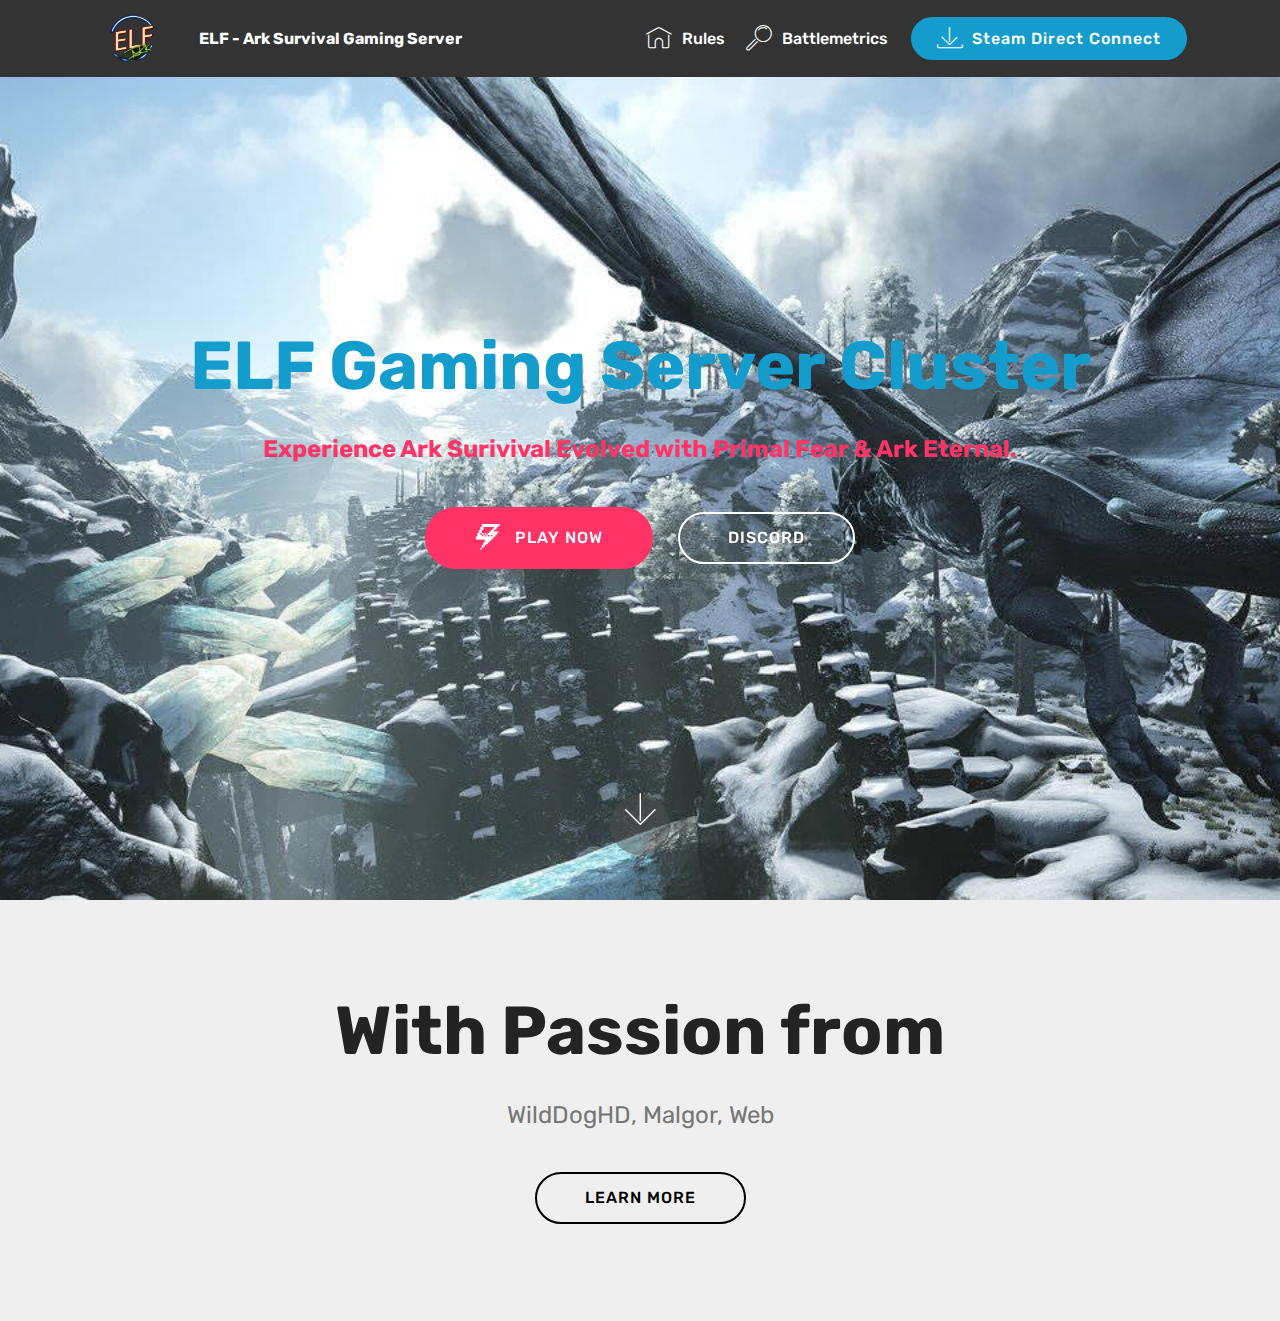
==== index.html @ d2074cd2 "create github pages" ====
<!DOCTYPE html>
<html  >
<head>
  <!-- Site made with Mobirise Website Builder v4.12.3, https://mobirise.com -->
  <meta charset="UTF-8">
  <meta http-equiv="X-UA-Compatible" content="IE=edge">
  <meta name="generator" content="Mobirise v4.12.3, mobirise.com">
  <meta name="viewport" content="width=device-width, initial-scale=1, minimum-scale=1">
  <link rel="shortcut icon" href="assets/images/elf-logo-removebg-212x121.png" type="image/x-icon">
  <meta name="description" content="">
  
  
  <title>Home</title>
  <link rel="stylesheet" href="assets/web/assets/mobirise-icons/mobirise-icons.css">
  <link rel="stylesheet" href="assets/bootstrap/css/bootstrap.min.css">
  <link rel="stylesheet" href="assets/bootstrap/css/bootstrap-grid.min.css">
  <link rel="stylesheet" href="assets/bootstrap/css/bootstrap-reboot.min.css">
  <link rel="stylesheet" href="assets/socicon/css/styles.css">
  <link rel="stylesheet" href="assets/tether/tether.min.css">
  <link rel="stylesheet" href="assets/dropdown/css/style.css">
  <link rel="stylesheet" href="assets/theme/css/style.css">
  <link rel="preload" as="style" href="assets/mobirise/css/mbr-additional.css"><link rel="stylesheet" href="assets/mobirise/css/mbr-additional.css" type="text/css">
  
  
  
</head>
<body>
  <section class="menu cid-qTkzRZLJNu" once="menu" id="menu1-0">

    

    <nav class="navbar navbar-expand beta-menu navbar-dropdown align-items-center navbar-fixed-top navbar-toggleable-sm">
        <button class="navbar-toggler navbar-toggler-right" type="button" data-toggle="collapse" data-target="#navbarSupportedContent" aria-controls="navbarSupportedContent" aria-expanded="false" aria-label="Toggle navigation">
            <div class="hamburger">
                <span></span>
                <span></span>
                <span></span>
                <span></span>
            </div>
        </button>
        <div class="menu-logo">
            <div class="navbar-brand">
                <span class="navbar-logo">
                    
                         <img src="assets/images/elf-logo-removebg-212x121.png" alt="Mobirise" title="" style="height: 3.8rem;">
                    
                </span>
                <span class="navbar-caption-wrap"><a class="navbar-caption text-white display-4" href="#top">
                        ELF - Ark Survival Gaming Server</a></span>
            </div>
        </div>
        <div class="collapse navbar-collapse" id="navbarSupportedContent">
            <ul class="navbar-nav nav-dropdown" data-app-modern-menu="true"><li class="nav-item">
                    <a class="nav-link link text-white display-4" href="http://rules.com">
                        <span class="mbri-home mbr-iconfont mbr-iconfont-btn"></span>Rules</a>
                </li>
                <li class="nav-item">
                    <a class="nav-link link text-white display-4" href="https://www.battlemetrics.com/servers/ark/6875098" target="_blank">
                        <span class="mbri-search mbr-iconfont mbr-iconfont-btn"></span>
                        Battlemetrics</a>
                </li></ul>
            <div class="navbar-buttons mbr-section-btn"><a class="btn btn-sm btn-primary display-4" href="steam://connect/64.94.95.52:27050" target="_blank">
                    <span class="mbri-save mbr-iconfont mbr-iconfont-btn "></span>
                    Steam Direct Connect</a></div>
        </div>
    </nav>
</section>

<section class="engine"><a href="https://mobirise.info/w">free html5 templates</a></section><section class="cid-qTkA127IK8 mbr-fullscreen mbr-parallax-background" id="header2-1">

    

    

    <div class="container align-center">
        <div class="row justify-content-md-center">
            <div class="mbr-white col-md-10">
                <h1 class="mbr-section-title mbr-bold pb-3 mbr-fonts-style display-1">
                    ELF Gaming Server Cluster</h1>
                
                <p class="mbr-text pb-3 mbr-fonts-style display-5"><strong>
                    Experience Ark Surivival Evolved with Primal Fear &amp; Ark Eternal.
                </strong></p>
                <div class="mbr-section-btn"><a class="btn btn-md btn-secondary display-4" href="https://mobirise.com"><span class="socicon socicon-gamejolt mbr-iconfont mbr-iconfont-btn"></span>PLAY NOW</a>
                    <a class="btn btn-md btn-white-outline display-4" href="https://discord.gg/KN4QgCc">DISCORD</a></div>
            </div>
        </div>
    </div>
    <div class="mbr-arrow hidden-sm-down" aria-hidden="true">
        <a href="#next">
            <i class="mbri-down mbr-iconfont"></i>
        </a>
    </div>
</section>

<section class="header1 cid-rYJNQQlQFq" id="header16-6">

    

    

    <div class="container">
        <div class="row justify-content-md-center">
            <div class="col-md-10 align-center">
                <h1 class="mbr-section-title mbr-bold pb-3 mbr-fonts-style display-1">
                    With Passion from</h1>
                
                <p class="mbr-text pb-3 mbr-fonts-style display-5">
                    WildDogHD, Malgor, Web</p>
                <div class="mbr-section-btn"><a class="btn btn-md btn-black-outline display-4" href="https://discord.gg/KN4QgCc" target="_blank">LEARN MORE</a></div>
            </div>
        </div>
    </div>

</section>


  <script src="assets/web/assets/jquery/jquery.min.js"></script>
  <script src="assets/popper/popper.min.js"></script>
  <script src="assets/bootstrap/js/bootstrap.min.js"></script>
  <script src="assets/tether/tether.min.js"></script>
  <script src="assets/dropdown/js/nav-dropdown.js"></script>
  <script src="assets/dropdown/js/navbar-dropdown.js"></script>
  <script src="assets/touchswipe/jquery.touch-swipe.min.js"></script>
  <script src="assets/parallax/jarallax.min.js"></script>
  <script src="assets/smoothscroll/smooth-scroll.js"></script>
  <script src="assets/theme/js/script.js"></script>
  
  
</body>
</html>
---- assets/web/assets/mobirise-icons/mobirise-icons.css ----
@font-face {
  font-family: 'MobiriseIcons';
  src:  url('mobirise-icons.eot?spat4u');
  src:  url('mobirise-icons.eot?spat4u#iefix') format('embedded-opentype'),
    url('mobirise-icons.ttf?spat4u') format('truetype'),
    url('mobirise-icons.woff?spat4u') format('woff'),
    url('mobirise-icons.svg?spat4u#MobiriseIcons') format('svg');
  font-weight: normal;
  font-style: normal;
  font-display: swap;
}

[class^="mbri-"], [class*=" mbri-"] {
  /* use !important to prevent issues with browser extensions that change fonts */
  font-family: MobiriseIcons !important;
  speak: none;
  font-style: normal;
  font-weight: normal;
  font-variant: normal;
  text-transform: none;
  line-height: 1;

  /* Better Font Rendering =========== */
  -webkit-font-smoothing: antialiased;
  -moz-osx-font-smoothing: grayscale;
}

.mbri-add-submenu:before {
  content: "\e900";
}
.mbri-alert:before {
  content: "\e901";
}
.mbri-align-center:before {
  content: "\e902";
}
.mbri-align-justify:before {
  content: "\e903";
}
.mbri-align-left:before {
  content: "\e904";
}
.mbri-align-right:before {
  content: "\e905";
}
.mbri-android:before {
  content: "\e906";
}
.mbri-apple:before {
  content: "\e907";
}
.mbri-arrow-down:before {
  content: "\e908";
}
.mbri-arrow-next:before {
  content: "\e909";
}
.mbri-arrow-prev:before {
  content: "\e90a";
}
.mbri-arrow-up:before {
  content: "\e90b";
}
.mbri-bold:before {
  content: "\e90c";
}
.mbri-bookmark:before {
  content: "\e90d";
}
.mbri-bootstrap:before {
  content: "\e90e";
}
.mbri-briefcase:before {
  content: "\e90f";
}
.mbri-browse:before {
  content: "\e910";
}
.mbri-bulleted-list:before {
  content: "\e911";
}
.mbri-calendar:before {
  content: "\e912";
}
.mbri-camera:before {
  content: "\e913";
}
.mbri-cart-add:before {
  content: "\e914";
}
.mbri-cart-full:before {
  content: "\e915";
}
.mbri-cash:before {
  content: "\e916";
}
.mbri-change-style:before {
  content: "\e917";
}
.mbri-chat:before {
  content: "\e918";
}
.mbri-clock:before {
  content: "\e919";
}
.mbri-close:before {
  content: "\e91a";
}
.mbri-cloud:before {
  content: "\e91b";
}
.mbri-code:before {
  content: "\e91c";
}
.mbri-contact-form:before {
  content: "\e91d";
}
.mbri-credit-card:before {
  content: "\e91e";
}
.mbri-cursor-click:before {
  content: "\e91f";
}
.mbri-cust-feedback:before {
  content: "\e920";
}
.mbri-database:before {
  content: "\e921";
}
.mbri-delivery:before {
  content: "\e922";
}
.mbri-desktop:before {
  content: "\e923";
}
.mbri-devices:before {
  content: "\e924";
}
.mbri-down:before {
  content: "\e925";
}
.mbri-download:before {
  content: "\e989";
}
.mbri-drag-n-drop:before {
  content: "\e927";
}
.mbri-drag-n-drop2:before {
  content: "\e928";
}
.mbri-edit:before {
  content: "\e929";
}
.mbri-edit2:before {
  content: "\e92a";
}
.mbri-error:before {
  content: "\e92b";
}
.mbri-extension:before {
  content: "\e92c";
}
.mbri-features:before {
  content: "\e92d";
}
.mbri-file:before {
  content: "\e92e";
}
.mbri-flag:before {
  content: "\e92f";
}
.mbri-folder:before {
  content: "\e930";
}
.mbri-gift:before {
  content: "\e931";
}
.mbri-github:before {
  content: "\e932";
}
.mbri-globe:before {
  content: "\e933";
}
.mbri-globe-2:before {
  content: "\e934";
}
.mbri-growing-chart:before {
  content: "\e935";
}
.mbri-hearth:before {
  content: "\e936";
}
.mbri-help:before {
  content: "\e937";
}
.mbri-home:before {
  content: "\e938";
}
.mbri-hot-cup:before {
  content: "\e939";
}
.mbri-idea:before {
  content: "\e93a";
}
.mbri-image-gallery:before {
  content: "\e93b";
}
.mbri-image-slider:before {
  content: "\e93c";
}
.mbri-info:before {
  content: "\e93d";
}
.mbri-italic:before {
  content: "\e93e";
}
.mbri-key:before {
  content: "\e93f";
}
.mbri-laptop:before {
  content: "\e940";
}
.mbri-layers:before {
  content: "\e941";
}
.mbri-left-right:before {
  content: "\e942";
}
.mbri-left:before {
  content: "\e943";
}
.mbri-letter:before {
  content: "\e944";
}
.mbri-like:before {
  content: "\e945";
}
.mbri-link:before {
  content: "\e946";
}
.mbri-lock:before {
  content: "\e947";
}
.mbri-login:before {
  content: "\e948";
}
.mbri-logout:before {
  content: "\e949";
}
.mbri-magic-stick:before {
  content: "\e94a";
}
.mbri-map-pin:before {
  content: "\e94b";
}
.mbri-menu:before {
  content: "\e94c";
}
.mbri-mobile:before {
  content: "\e94d";
}
.mbri-mobile2:before {
  content: "\e94e";
}
.mbri-mobirise:before {
  content: "\e94f";
}
.mbri-more-horizontal:before {
  content: "\e950";
}
.mbri-more-vertical:before {
  content: "\e951";
}
.mbri-music:before {
  content: "\e952";
}
.mbri-new-file:before {
  content: "\e953";
}
.mbri-numbered-list:before {
  content: "\e954";
}
.mbri-opened-folder:before {
  content: "\e955";
}
.mbri-pages:before {
  content: "\e956";
}
.mbri-paper-plane:before {
  content: "\e957";
}
.mbri-paperclip:before {
  content: "\e958";
}
.mbri-photo:before {
  content: "\e959";
}
.mbri-photos:before {
  content: "\e95a";
}
.mbri-pin:before {
  content: "\e95b";
}
.mbri-play:before {
  content: "\e95c";
}
.mbri-plus:before {
  content: "\e95d";
}
.mbri-preview:before {
  content: "\e95e";
}
.mbri-print:before {
  content: "\e95f";
}
.mbri-protect:before {
  content: "\e960";
}
.mbri-question:before {
  content: "\e961";
}
.mbri-quote-left:before {
  content: "\e962";
}
.mbri-quote-right:before {
  content: "\e963";
}
.mbri-refresh:before {
  content: "\e964";
}
.mbri-responsive:before {
  content: "\e965";
}
.mbri-right:before {
  content: "\e966";
}
.mbri-rocket:before {
  content: "\e967";
}
.mbri-sad-face:before {
  content: "\e968";
}
.mbri-sale:before {
  content: "\e969";
}
.mbri-save:before {
  content: "\e96a";
}
.mbri-search:before {
  content: "\e96b";
}
.mbri-setting:before {
  content: "\e96c";
}
.mbri-setting2:before {
  content: "\e96d";
}
.mbri-setting3:before {
  content: "\e96e";
}
.mbri-share:before {
  content: "\e96f";
}
.mbri-shopping-bag:before {
  content: "\e970";
}
.mbri-shopping-basket:before {
  content: "\e971";
}
.mbri-shopping-cart:before {
  content: "\e972";
}
.mbri-sites:before {
  content: "\e973";
}
.mbri-smile-face:before {
  content: "\e974";
}
.mbri-speed:before {
  content: "\e975";
}
.mbri-star:before {
  content: "\e976";
}
.mbri-success:before {
  content: "\e977";
}
.mbri-sun:before {
  content: "\e978";
}
.mbri-sun2:before {
  content: "\e979";
}
.mbri-tablet:before {
  content: "\e97a";
}
.mbri-tablet-vertical:before {
  content: "\e97b";
}
.mbri-target:before {
  content: "\e97c";
}
.mbri-timer:before {
  content: "\e97d";
}
.mbri-to-ftp:before {
  content: "\e97e";
}
.mbri-to-local-drive:before {
  content: "\e97f";
}
.mbri-touch-swipe:before {
  content: "\e980";
}
.mbri-touch:before {
  content: "\e981";
}
.mbri-trash:before {
  content: "\e982";
}
.mbri-underline:before {
  content: "\e983";
}
.mbri-unlink:before {
  content: "\e984";
}
.mbri-unlock:before {
  content: "\e985";
}
.mbri-up-down:before {
  content: "\e986";
}
.mbri-up:before {
  content: "\e987";
}
.mbri-update:before {
  content: "\e988";
}
.mbri-upload:before {
 content: "\e926"; 
}
.mbri-user:before {
  content: "\e98a";
}
.mbri-user2:before {
  content: "\e98b";
}
.mbri-users:before {
  content: "\e98c";
}
.mbri-video:before {
  content: "\e98d";
}
.mbri-video-play:before {
  content: "\e98e";
}
.mbri-watch:before {
  content: "\e98f";
}
.mbri-website-theme:before {
  content: "\e990";
}
.mbri-wifi:before {
  content: "\e991";
}
.mbri-windows:before {
  content: "\e992";
}
.mbri-zoom-out:before {
  content: "\e993";
}
.mbri-redo:before {
  content: "\e994";
}
.mbri-undo:before {
  content: "\e995";
}
---- assets/socicon/css/styles.css ----
@charset "UTF-8";

@font-face {
  font-family: 'Socicon';
  src:  url('../fonts/socicon.eot');
  src:  url('../fonts/socicon.eot?#iefix') format('embedded-opentype'),
    url('../fonts/socicon.woff2') format('woff2'),
    url('../fonts/socicon.ttf') format('truetype'),
    url('../fonts/socicon.woff') format('woff'),
    url('../fonts/socicon.svg#socicon') format('svg');
  font-weight: normal;
  font-style: normal;
}

[data-icon]:before {
  font-family: "socicon" !important;
  content: attr(data-icon);
  font-style: normal !important;
  font-weight: normal !important;
  font-variant: normal !important;
  text-transform: none !important;
  speak: none;
  line-height: 1;
  -webkit-font-smoothing: antialiased;
  -moz-osx-font-smoothing: grayscale;
}

[class^="socicon-"], [class*=" socicon-"] {
  /* use !important to prevent issues with browser extensions that change fonts */
  font-family: 'Socicon' !important;
  speak: none;
  font-style: normal;
  font-weight: normal;
  font-variant: normal;
  text-transform: none;
  line-height: 1;

  /* Better Font Rendering =========== */
  -webkit-font-smoothing: antialiased;
  -moz-osx-font-smoothing: grayscale;
}

.socicon-eitaa:before {
  content: "\e97c";
}
.socicon-soroush:before {
  content: "\e97d";
}
.socicon-bale:before {
  content: "\e97e";
}
.socicon-zazzle:before {
  content: "\e97b";
}
.socicon-society6:before {
  content: "\e97a";
}
.socicon-redbubble:before {
  content: "\e979";
}
.socicon-avvo:before {
  content: "\e978";
}
.socicon-stitcher:before {
  content: "\e977";
}
.socicon-googlehangouts:before {
  content: "\e974";
}
.socicon-dlive:before {
  content: "\e975";
}
.socicon-vsco:before {
  content: "\e976";
}
.socicon-flipboard:before {
  content: "\e973";
}
.socicon-ubuntu:before {
  content: "\e958";
}
.socicon-artstation:before {
  content: "\e959";
}
.socicon-invision:before {
  content: "\e95a";
}
.socicon-torial:before {
  content: "\e95b";
}
.socicon-collectorz:before {
  content: "\e95c";
}
.socicon-seenthis:before {
  content: "\e95d";
}
.socicon-googleplaymusic:before {
  content: "\e95e";
}
.socicon-debian:before {
  content: "\e95f";
}
.socicon-filmfreeway:before {
  content: "\e960";
}
.socicon-gnome:before {
  content: "\e961";
}
.socicon-itchio:before {
  content: "\e962";
}
.socicon-jamendo:before {
  content: "\e963";
}
.socicon-mix:before {
  content: "\e964";
}
.socicon-sharepoint:before {
  content: "\e965";
}
.socicon-tinder:before {
  content: "\e966";
}
.socicon-windguru:before {
  content: "\e967";
}
.socicon-cdbaby:before {
  content: "\e968";
}
.socicon-elementaryos:before {
  content: "\e969";
}
.socicon-stage32:before {
  content: "\e96a";
}
.socicon-tiktok:before {
  content: "\e96b";
}
.socicon-gitter:before {
  content: "\e96c";
}
.socicon-letterboxd:before {
  content: "\e96d";
}
.socicon-threema:before {
  content: "\e96e";
}
.socicon-splice:before {
  content: "\e96f";
}
.socicon-metapop:before {
  content: "\e970";
}
.socicon-naver:before {
  content: "\e971";
}
.socicon-remote:before {
  content: "\e972";
}
.socicon-internet:before {
  content: "\e957";
}
.socicon-moddb:before {
  content: "\e94b";
}
.socicon-indiedb:before {
  content: "\e94c";
}
.socicon-traxsource:before {
  content: "\e94d";
}
.socicon-gamefor:before {
  content: "\e94e";
}
.socicon-pixiv:before {
  content: "\e94f";
}
.socicon-myanimelist:before {
  content: "\e950";
}
.socicon-blackberry:before {
  content: "\e951";
}
.socicon-wickr:before {
  content: "\e952";
}
.socicon-spip:before {
  content: "\e953";
}
.socicon-napster:before {
  content: "\e954";
}
.socicon-beatport:before {
  content: "\e955";
}
.socicon-hackerone:before {
  content: "\e956";
}
.socicon-hackernews:before {
  content: "\e946";
}
.socicon-smashwords:before {
  content: "\e947";
}
.socicon-kobo:before {
  content: "\e948";
}
.socicon-bookbub:before {
  content: "\e949";
}
.socicon-mailru:before {
  content: "\e94a";
}
.socicon-gitlab:before {
  content: "\e945";
}
.socicon-instructables:before {
  content: "\e944";
}
.socicon-portfolio:before {
  content: "\e943";
}
.socicon-codered:before {
  content: "\e940";
}
.socicon-origin:before {
  content: "\e941";
}
.socicon-nextdoor:before {
  content: "\e942";
}
.socicon-udemy:before {
  content: "\e93f";
}
.socicon-livemaster:before {
  content: "\e93e";
}
.socicon-crunchbase:before {
  content: "\e93b";
}
.socicon-homefy:before {
  content: "\e93c";
}
.socicon-calendly:before {
  content: "\e93d";
}
.socicon-realtor:before {
  content: "\e90f";
}
.socicon-tidal:before {
  content: "\e910";
}
.socicon-qobuz:before {
  content: "\e911";
}
.socicon-natgeo:before {
  content: "\e912";
}
.socicon-mastodon:before {
  content: "\e913";
}
.socicon-unsplash:before {
  content: "\e914";
}
.socicon-homeadvisor:before {
  content: "\e915";
}
.socicon-angieslist:before {
  content: "\e916";
}
.socicon-codepen:before {
  content: "\e917";
}
.socicon-slack:before {
  content: "\e918";
}
.socicon-openaigym:before {
  content: "\e919";
}
.socicon-logmein:before {
  content: "\e91a";
}
.socicon-fiverr:before {
  content: "\e91b";
}
.socicon-gotomeeting:before {
  content: "\e91c";
}
.socicon-aliexpress:before {
  content: "\e91d";
}
.socicon-guru:before {
  content: "\e91e";
}
.socicon-appstore:before {
  content: "\e91f";
}
.socicon-homes:before {
  content: "\e920";
}
.socicon-zoom:before {
  content: "\e921";
}
.socicon-alibaba:before {
  content: "\e922";
}
.socicon-craigslist:before {
  content: "\e923";
}
.socicon-wix:before {
  content: "\e924";
}
.socicon-redfin:before {
  content: "\e925";
}
.socicon-googlecalendar:before {
  content: "\e926";
}
.socicon-shopify:before {
  content: "\e927";
}
.socicon-freelancer:before {
  content: "\e928";
}
.socicon-seedrs:before {
  content: "\e929";
}
.socicon-bing:before {
  content: "\e92a";
}
.socicon-doodle:before {
  content: "\e92b";
}
.socicon-bonanza:before {
  content: "\e92c";
}
.socicon-squarespace:before {
  content: "\e92d";
}
.socicon-toptal:before {
  content: "\e92e";
}
.socicon-gust:before {
  content: "\e92f";
}
.socicon-ask:before {
  content: "\e930";
}
.socicon-trulia:before {
  content: "\e931";
}
.socicon-loomly:before {
  content: "\e932";
}
.socicon-ghost:before {
  content: "\e933";
}
.socicon-upwork:before {
  content: "\e934";
}
.socicon-fundable:before {
  content: "\e935";
}
.socicon-booking:before {
  content: "\e936";
}
.socicon-googlemaps:before {
  content: "\e937";
}
.socicon-zillow:before {
  content: "\e938";
}
.socicon-niconico:before {
  content: "\e939";
}
.socicon-toneden:before {
  content: "\e93a";
}
.socicon-augment:before {
  content: "\e908";
}
.socicon-bitbucket:before {
  content: "\e909";
}
.socicon-fyuse:before {
  content: "\e90a";
}
.socicon-yt-gaming:before {
  content: "\e90b";
}
.socicon-sketchfab:before {
  content: "\e90c";
}
.socicon-mobcrush:before {
  content: "\e90d";
}
.socicon-microsoft:before {
  content: "\e90e";
}
.socicon-pandora:before {
  content: "\e907";
}
.socicon-messenger:before {
  content: "\e906";
}
.socicon-gamewisp:before {
  content: "\e905";
}
.socicon-bloglovin:before {
  content: "\e904";
}
.socicon-tunein:before {
  content: "\e903";
}
.socicon-gamejolt:before {
  content: "\e901";
}
.socicon-trello:before {
  content: "\e902";
}
.socicon-spreadshirt:before {
  content: "\e900";
}
.socicon-500px:before {
  content: "\e000";
}
.socicon-8tracks:before {
  content: "\e001";
}
.socicon-airbnb:before {
  content: "\e002";
}
.socicon-alliance:before {
  content: "\e003";
}
.socicon-amazon:before {
  content: "\e004";
}
.socicon-amplement:before {
  content: "\e005";
}
.socicon-android:before {
  content: "\e006";
}
.socicon-angellist:before {
  content: "\e007";
}
.socicon-apple:before {
  content: "\e008";
}
.socicon-appnet:before {
  content: "\e009";
}
.socicon-baidu:before {
  content: "\e00a";
}
.socicon-bandcamp:before {
  content: "\e00b";
}
.socicon-battlenet:before {
  content: "\e00c";
}
.socicon-mixer:before {
  content: "\e00d";
}
.socicon-bebee:before {
  content: "\e00e";
}
.socicon-bebo:before {
  content: "\e00f";
}
.socicon-behance:before {
  content: "\e010";
}
.socicon-blizzard:before {
  content: "\e011";
}
.socicon-blogger:before {
  content: "\e012";
}
.socicon-buffer:before {
  content: "\e013";
}
.socicon-chrome:before {
  content: "\e014";
}
.socicon-coderwall:before {
  content: "\e015";
}
.socicon-curse:before {
  content: "\e016";
}
.socicon-dailymotion:before {
  content: "\e017";
}
.socicon-deezer:before {
  content: "\e018";
}
.socicon-delicious:before {
  content: "\e019";
}
.socicon-deviantart:before {
  content: "\e01a";
}
.socicon-diablo:before {
  content: "\e01b";
}
.socicon-digg:before {
  content: "\e01c";
}
.socicon-discord:before {
  content: "\e01d";
}
.socicon-disqus:before {
  content: "\e01e";
}
.socicon-douban:before {
  content: "\e01f";
}
.socicon-draugiem:before {
  content: "\e020";
}
.socicon-dribbble:before {
  content: "\e021";
}
.socicon-drupal:before {
  content: "\e022";
}
.socicon-ebay:before {
  content: "\e023";
}
.socicon-ello:before {
  content: "\e024";
}
.socicon-endomodo:before {
  content: "\e025";
}
.socicon-envato:before {
  content: "\e026";
}
.socicon-etsy:before {
  content: "\e027";
}
.socicon-facebook:before {
  content: "\e028";
}
.socicon-feedburner:before {
  content: "\e029";
}
.socicon-filmweb:before {
  content: "\e02a";
}
.socicon-firefox:before {
  content: "\e02b";
}
.socicon-flattr:before {
  content: "\e02c";
}
.socicon-flickr:before {
  content: "\e02d";
}
.socicon-formulr:before {
  content: "\e02e";
}
.socicon-forrst:before {
  content: "\e02f";
}
.socicon-foursquare:before {
  content: "\e030";
}
.socicon-friendfeed:before {
  content: "\e031";
}
.socicon-github:before {
  content: "\e032";
}
.socicon-goodreads:before {
  content: "\e033";
}
.socicon-google:before {
  content: "\e034";
}
.socicon-googlescholar:before {
  content: "\e035";
}
.socicon-googlegroups:before {
  content: "\e036";
}
.socicon-googlephotos:before {
  content: "\e037";
}
.socicon-googleplus:before {
  content: "\e038";
}
.socicon-grooveshark:before {
  content: "\e039";
}
.socicon-hackerrank:before {
  content: "\e03a";
}
.socicon-hearthstone:before {
  content: "\e03b";
}
.socicon-hellocoton:before {
  content: "\e03c";
}
.socicon-heroes:before {
  content: "\e03d";
}
.socicon-smashcast:before {
  content: "\e03e";
}
.socicon-horde:before {
  content: "\e03f";
}
.socicon-houzz:before {
  content: "\e040";
}
.socicon-icq:before {
  content: "\e041";
}
.socicon-identica:before {
  content: "\e042";
}
.socicon-imdb:before {
  content: "\e043";
}
.socicon-instagram:before {
  content: "\e044";
}
.socicon-issuu:before {
  content: "\e045";
}
.socicon-istock:before {
  content: "\e046";
}
.socicon-itunes:before {
  content: "\e047";
}
.socicon-keybase:before {
  content: "\e048";
}
.socicon-lanyrd:before {
  content: "\e049";
}
.socicon-lastfm:before {
  content: "\e04a";
}
.socicon-line:before {
  content: "\e04b";
}
.socicon-linkedin:before {
  content: "\e04c";
}
.socicon-livejournal:before {
  content: "\e04d";
}
.socicon-lyft:before {
  content: "\e04e";
}
.socicon-macos:before {
  content: "\e04f";
}
.socicon-mail:before {
  content: "\e050";
}
.socicon-medium:before {
  content: "\e051";
}
.socicon-meetup:before {
  content: "\e052";
}
.socicon-mixcloud:before {
  content: "\e053";
}
.socicon-modelmayhem:before {
  content: "\e054";
}
.socicon-mumble:before {
  content: "\e055";
}
.socicon-myspace:before {
  content: "\e056";
}
.socicon-newsvine:before {
  content: "\e057";
}
.socicon-nintendo:before {
  content: "\e058";
}
.socicon-npm:before {
  content: "\e059";
}
.socicon-odnoklassniki:before {
  content: "\e05a";
}
.socicon-openid:before {
  content: "\e05b";
}
.socicon-opera:before {
  content: "\e05c";
}
.socicon-outlook:before {
  content: "\e05d";
}
.socicon-overwatch:before {
  content: "\e05e";
}
.socicon-patreon:before {
  content: "\e05f";
}
.socicon-paypal:before {
  content: "\e060";
}
.socicon-periscope:before {
  content: "\e061";
}
.socicon-persona:before {
  content: "\e062";
}
.socicon-pinterest:before {
  content: "\e063";
}
.socicon-play:before {
  content: "\e064";
}
.socicon-player:before {
  content: "\e065";
}
.socicon-playstation:before {
  content: "\e066";
}
.socicon-pocket:before {
  content: "\e067";
}
.socicon-qq:before {
  content: "\e068";
}
.socicon-quora:before {
  content: "\e069";
}
.socicon-raidcall:before {
  content: "\e06a";
}
.socicon-ravelry:before {
  content: "\e06b";
}
.socicon-reddit:before {
  content: "\e06c";
}
.socicon-renren:before {
  content: "\e06d";
}
.socicon-researchgate:before {
  content: "\e06e";
}
.socicon-residentadvisor:before {
  content: "\e06f";
}
.socicon-reverbnation:before {
  content: "\e070";
}
.socicon-rss:before {
  content: "\e071";
}
.socicon-sharethis:before {
  content: "\e072";
}
.socicon-skype:before {
  content: "\e073";
}
.socicon-slideshare:before {
  content: "\e074";
}
.socicon-smugmug:before {
  content: "\e075";
}
.socicon-snapchat:before {
  content: "\e076";
}
.socicon-songkick:before {
  content: "\e077";
}
.socicon-soundcloud:before {
  content: "\e078";
}
.socicon-spotify:before {
  content: "\e079";
}
.socicon-stackexchange:before {
  content: "\e07a";
}
.socicon-stackoverflow:before {
  content: "\e07b";
}
.socicon-starcraft:before {
  content: "\e07c";
}
.socicon-stayfriends:before {
  content: "\e07d";
}
.socicon-steam:before {
  content: "\e07e";
}
.socicon-storehouse:before {
  content: "\e07f";
}
.socicon-strava:before {
  content: "\e080";
}
.socicon-streamjar:before {
  content: "\e081";
}
.socicon-stumbleupon:before {
  content: "\e082";
}
.socicon-swarm:before {
  content: "\e083";
}
.socicon-teamspeak:before {
  content: "\e084";
}
.socicon-teamviewer:before {
  content: "\e085";
}
.socicon-technorati:before {
  content: "\e086";
}
.socicon-telegram:before {
  content: "\e087";
}
.socicon-tripadvisor:before {
  content: "\e088";
}
.socicon-tripit:before {
  content: "\e089";
}
.socicon-triplej:before {
  content: "\e08a";
}
.socicon-tumblr:before {
  content: "\e08b";
}
.socicon-twitch:before {
  content: "\e08c";
}
.socicon-twitter:before {
  content: "\e08d";
}
.socicon-uber:before {
  content: "\e08e";
}
.socicon-ventrilo:before {
  content: "\e08f";
}
.socicon-viadeo:before {
  content: "\e090";
}
.socicon-viber:before {
  content: "\e091";
}
.socicon-viewbug:before {
  content: "\e092";
}
.socicon-vimeo:before {
  content: "\e093";
}
.socicon-vine:before {
  content: "\e094";
}
.socicon-vkontakte:before {
  content: "\e095";
}
.socicon-warcraft:before {
  content: "\e096";
}
.socicon-wechat:before {
  content: "\e097";
}
.socicon-weibo:before {
  content: "\e098";
}
.socicon-whatsapp:before {
  content: "\e099";
}
.socicon-wikipedia:before {
  content: "\e09a";
}
.socicon-windows:before {
  content: "\e09b";
}
.socicon-wordpress:before {
  content: "\e09c";
}
.socicon-wykop:before {
  content: "\e09d";
}
.socicon-xbox:before {
  content: "\e09e";
}
.socicon-xing:before {
  content: "\e09f";
}
.socicon-yahoo:before {
  content: "\e0a0";
}
.socicon-yammer:before {
  content: "\e0a1";
}
.socicon-yandex:before {
  content: "\e0a2";
}
.socicon-yelp:before {
  content: "\e0a3";
}
.socicon-younow:before {
  content: "\e0a4";
}
.socicon-youtube:before {
  content: "\e0a5";
}
.socicon-zapier:before {
  content: "\e0a6";
}
.socicon-zerply:before {
  content: "\e0a7";
}
.socicon-zomato:before {
  content: "\e0a8";
}
.socicon-zynga:before {
  content: "\e0a9";
}
---- assets/dropdown/css/style.css ----
.navbar-dropdown {
  left: 0;
  padding: 0;
  position: absolute;
  right: 0;
  top: 0;
  transition: all 0.45s ease;
  z-index: 1030;
  background: #282828; }
  .navbar-dropdown .navbar-logo {
    margin-right: 0.8rem;
    transition: margin 0.3s ease-in-out;
    vertical-align: middle; }
    .navbar-dropdown .navbar-logo img {
      height: 3.125rem;
      transition: all 0.3s ease-in-out; }
    .navbar-dropdown .navbar-logo.mbr-iconfont {
      font-size: 3.125rem;
      line-height: 3.125rem; }
  .navbar-dropdown .navbar-caption {
    font-weight: 700;
    white-space: normal;
    vertical-align: -4px;
    line-height: 3.125rem !important; }
    .navbar-dropdown .navbar-caption, .navbar-dropdown .navbar-caption:hover {
      color: inherit;
      text-decoration: none; }
  .navbar-dropdown .mbr-iconfont + .navbar-caption {
    vertical-align: -1px; }
  .navbar-dropdown.navbar-fixed-top {
    position: fixed; }
  .navbar-dropdown .navbar-brand span {
    vertical-align: -4px; }
  .navbar-dropdown.bg-color.transparent {
    background: none; }
  .navbar-dropdown.navbar-short .navbar-brand {
    padding: 0.625rem 0; }
    .navbar-dropdown.navbar-short .navbar-brand span {
      vertical-align: -1px; }
  .navbar-dropdown.navbar-short .navbar-caption {
    line-height: 2.375rem !important;
    vertical-align: -2px; }
  .navbar-dropdown.navbar-short .navbar-logo {
    margin-right: 0.5rem; }
    .navbar-dropdown.navbar-short .navbar-logo img {
      height: 2.375rem; }
    .navbar-dropdown.navbar-short .navbar-logo.mbr-iconfont {
      font-size: 2.375rem;
      line-height: 2.375rem; }
  .navbar-dropdown.navbar-short .mbr-table-cell {
    height: 3.625rem; }
  .navbar-dropdown .navbar-close {
    left: 0.6875rem;
    position: fixed;
    top: 0.75rem;
    z-index: 1000; }
  .navbar-dropdown .hamburger-icon {
    content: "";
    display: inline-block;
    vertical-align: middle;
    width: 16px;
    -webkit-box-shadow: 0 -6px 0 1px #282828,0 0 0 1px #282828,0 6px 0 1px #282828;
    -moz-box-shadow: 0 -6px 0 1px #282828,0 0 0 1px #282828,0 6px 0 1px #282828;
    box-shadow: 0 -6px 0 1px #282828,0 0 0 1px #282828,0 6px 0 1px #282828; }

.dropdown-menu .dropdown-toggle[data-toggle="dropdown-submenu"]::after {
  border-bottom: 0.35em solid transparent;
  border-left: 0.35em solid;
  border-right: 0;
  border-top: 0.35em solid transparent;
  margin-left: 0.3rem; }

.dropdown-menu .dropdown-item:focus {
  outline: 0; }

.nav-dropdown {
  font-size: 0.75rem;
  font-weight: 500;
  height: auto !important; }
  .nav-dropdown .nav-btn {
    padding-left: 1rem; }
  .nav-dropdown .link {
    margin: .667em 1.667em;
    font-weight: 500;
    padding: 0;
    transition: color .2s ease-in-out; }
    .nav-dropdown .link.dropdown-toggle {
      margin-right: 2.583em; }
      .nav-dropdown .link.dropdown-toggle::after {
        margin-left: .25rem;
        border-top: 0.35em solid;
        border-right: 0.35em solid transparent;
        border-left: 0.35em solid transparent;
        border-bottom: 0; }
      .nav-dropdown .link.dropdown-toggle[aria-expanded="true"] {
        margin: 0;
        padding: 0.667em 3.263em  0.667em 1.667em; }
  .nav-dropdown .link::after,
  .nav-dropdown .dropdown-item::after {
    color: inherit; }
  .nav-dropdown .btn {
    font-size: 0.75rem;
    font-weight: 700;
    letter-spacing: 0;
    margin-bottom: 0;
    padding-left: 1.25rem;
    padding-right: 1.25rem; }
  .nav-dropdown .dropdown-menu {
    border-radius: 0;
    border: 0;
    left: 0;
    margin: 0;
    padding-bottom: 1.25rem;
    padding-top: 1.25rem;
    position: relative; }
  .nav-dropdown .dropdown-submenu {
    margin-left: 0.125rem;
    top: 0; }
  .nav-dropdown .dropdown-item {
    font-weight: 500;
    line-height: 2;
    padding: 0.3846em 4.615em 0.3846em 1.5385em;
    position: relative;
    transition: color .2s ease-in-out, background-color .2s ease-in-out; }
    .nav-dropdown .dropdown-item::after {
      margin-top: -0.3077em;
      position: absolute;
      right: 1.1538em;
      top: 50%; }
    .nav-dropdown .dropdown-item:focus, .nav-dropdown .dropdown-item:hover {
      background: none; }

@media (max-width: 767px) {
  .nav-dropdown.navbar-toggleable-sm {
    bottom: 0;
    display: none;
    left: 0;
    overflow-x: hidden;
    position: fixed;
    top: 0;
    transform: translateX(-100%);
    -ms-transform: translateX(-100%);
    -webkit-transform: translateX(-100%);
    width: 18.75rem;
    z-index: 999; } }
.nav-dropdown.navbar-toggleable-xl {
  bottom: 0;
  display: none;
  left: 0;
  overflow-x: hidden;
  position: fixed;
  top: 0;
  transform: translateX(-100%);
  -ms-transform: translateX(-100%);
  -webkit-transform: translateX(-100%);
  width: 18.75rem;
  z-index: 999; }

.nav-dropdown-sm {
  display: block !important;
  overflow-x: hidden;
  overflow: auto;
  padding-top: 3.875rem; }
  .nav-dropdown-sm::after {
    content: "";
    display: block;
    height: 3rem;
    width: 100%; }
  .nav-dropdown-sm.collapse.in ~ .navbar-close {
    display: block !important; }
  .nav-dropdown-sm.collapsing, .nav-dropdown-sm.collapse.in {
    transform: translateX(0);
    -ms-transform: translateX(0);
    -webkit-transform: translateX(0);
    transition: all 0.25s ease-out;
    -webkit-transition: all 0.25s ease-out;
    background: #282828; }
  .nav-dropdown-sm.collapsing[aria-expanded="false"] {
    transform: translateX(-100%);
    -ms-transform: translateX(-100%);
    -webkit-transform: translateX(-100%); }
  .nav-dropdown-sm .nav-item {
    display: block;
    margin-left: 0 !important;
    padding-left: 0; }
  .nav-dropdown-sm .link,
  .nav-dropdown-sm .dropdown-item {
    border-top: 1px dotted rgba(255, 255, 255, 0.1);
    font-size: 0.8125rem;
    line-height: 1.6;
    margin: 0 !important;
    padding: 0.875rem 2.4rem 0.875rem 1.5625rem !important;
    position: relative;
    white-space: normal; }
    .nav-dropdown-sm .link:focus, .nav-dropdown-sm .link:hover,
    .nav-dropdown-sm .dropdown-item:focus,
    .nav-dropdown-sm .dropdown-item:hover {
      background: rgba(0, 0, 0, 0.2) !important;
      color: #c0a375; }
  .nav-dropdown-sm .nav-btn {
    position: relative;
    padding: 1.5625rem 1.5625rem 0 1.5625rem; }
    .nav-dropdown-sm .nav-btn::before {
      border-top: 1px dotted rgba(255, 255, 255, 0.1);
      content: "";
      left: 0;
      position: absolute;
      top: 0;
      width: 100%; }
    .nav-dropdown-sm .nav-btn + .nav-btn {
      padding-top: 0.625rem; }
      .nav-dropdown-sm .nav-btn + .nav-btn::before {
        display: none; }
  .nav-dropdown-sm .btn {
    padding: 0.625rem 0; }
  .nav-dropdown-sm .dropdown-toggle[data-toggle="dropdown-submenu"]::after {
    margin-left: .25rem;
    border-top: 0.35em solid;
    border-right: 0.35em solid transparent;
    border-left: 0.35em solid transparent;
    border-bottom: 0; }
  .nav-dropdown-sm .dropdown-toggle[data-toggle="dropdown-submenu"][aria-expanded="true"]::after {
    border-top: 0;
    border-right: 0.35em solid transparent;
    border-left: 0.35em solid transparent;
    border-bottom: 0.35em solid; }
  .nav-dropdown-sm .dropdown-menu {
    margin: 0;
    padding: 0;
    position: relative;
    top: 0;
    left: 0;
    width: 100%;
    border: 0;
    float: none;
    border-radius: 0;
    background: none; }
  .nav-dropdown-sm .dropdown-submenu {
    left: 100%;
    margin-left: 0.125rem;
    margin-top: -1.25rem;
    top: 0; }

.navbar-toggleable-sm .nav-dropdown .dropdown-menu {
  position: absolute; }

.navbar-toggleable-sm .nav-dropdown .dropdown-submenu {
  left: 100%;
  margin-left: 0.125rem;
  margin-top: -1.25rem;
  top: 0; }

.navbar-toggleable-sm.opened .nav-dropdown .dropdown-menu {
  position: relative; }

.navbar-toggleable-sm.opened .nav-dropdown .dropdown-submenu {
  left: 0;
  margin-left: 00rem;
  margin-top: 0rem;
  top: 0; }

.is-builder .nav-dropdown.collapsing {
  transition: none !important; }

/*# sourceMappingURL=style.css.map */
---- assets/theme/css/style.css ----
@charset "UTF-8";
/*!
 * Mobirise v4 theme (https://mobirise.com/)
 * Copyright 2017 Mobirise
 */
section {
  background-color: #eeeeee;
}

body {
  font-style: normal;
  line-height: 1.5;
}

section,
.container,
.container-fluid {
  position: relative;
  word-wrap: break-word;
}

a.mbr-iconfont:hover {
  text-decoration: none;
}

.article .lead p,
.article .lead ul,
.article .lead ol,
.article .lead pre,
.article .lead blockquote {
  margin-bottom: 0;
}

ul,
ol,
pre,
blockquote {
  margin-bottom: 2.3125rem;
}

pre {
  background: #f4f4f4;
  padding: 10px 24px;
  white-space: pre-wrap;
}

.inactive {
  -webkit-user-select: none;
  -moz-user-select: none;
  -ms-user-select: none;
  user-select: none;
  pointer-events: none;
  -webkit-user-drag: none;
  user-drag: none;
}

.mbr-section__comments .row {
  justify-content: center;
  -webkit-justify-content: center;
}

a {
  font-style: normal;
  font-weight: 400;
  cursor: pointer;
}
a, a:hover {
  text-decoration: none;
}

figure {
  margin-bottom: 0;
}

body {
  color: #232323;
}

h1,
h2,
h3,
h4,
h5,
h6,
.h1,
.h2,
.h3,
.h4,
.h5,
.h6,
.display-1,
.display-2,
.display-3,
.display-4 {
  line-height: 1;
  word-break: break-word;
  word-wrap: break-word;
}

.mbr-section-title {
  font-style: normal;
  line-height: 1.2;
}

.mbr-section-subtitle {
  line-height: 1.3;
}

.mbr-text {
  font-style: normal;
  line-height: 1.6;
}

b,
strong {
  font-weight: bold;
}

blockquote {
  padding: 10px 0 10px 20px;
  position: relative;
  border-left: 2px solid;
  border-color: #ff3366;
}

input:-webkit-autofill, input:-webkit-autofill:hover, input:-webkit-autofill:focus, input:-webkit-autofill:active {
  transition-delay: 9999s;
  transition-property: background-color, color;
}

textarea[type=hidden] {
  display: none;
}

body {
  position: relative;
}

section {
  background-position: 50% 50%;
  background-repeat: no-repeat;
  background-size: cover;
}
section .mbr-background-video,
section .mbr-background-video-preview {
  position: absolute;
  bottom: 0;
  left: 0;
  right: 0;
  top: 0;
}

.hidden {
  visibility: hidden;
}

.mbr-z-index20 {
  z-index: 20;
}

/*! Base colors */
.mbr-white {
  color: #ffffff;
}

.mbr-black {
  color: #000000;
}

.mbr-bg-white {
  background-color: #ffffff;
}

.mbr-bg-black {
  background-color: #000000;
}

/*! Text-aligns */
.align-left {
  text-align: left;
}

.align-center {
  text-align: center;
}

.align-right {
  text-align: right;
}

@media (max-width: 767px) {
  .align-left,
.align-center,
.align-right,
.mbr-section-btn,
.mbr-section-title {
    text-align: center;
  }
}
/*! Font-weight  */
.mbr-light {
  font-weight: 300;
}

.mbr-regular {
  font-weight: 400;
}

.mbr-semibold {
  font-weight: 500;
}

.mbr-bold {
  font-weight: 700;
}

/*! Media  */
.media-size-item {
  -webkit-flex: 1 1 auto;
  -moz-flex: 1 1 auto;
  -ms-flex: 1 1 auto;
  -o-flex: 1 1 auto;
  flex: 1 1 auto;
}

.media-content {
  -webkit-flex-basis: 100%;
  flex-basis: 100%;
}

.media-container-row {
  display: -ms-flexbox;
  display: -webkit-flex;
  display: flex;
  -webkit-flex-direction: row;
  -ms-flex-direction: row;
  flex-direction: row;
  -webkit-flex-wrap: wrap;
  -ms-flex-wrap: wrap;
  flex-wrap: wrap;
  -webkit-justify-content: center;
  -ms-flex-pack: center;
  justify-content: center;
  -webkit-align-content: center;
  -ms-flex-line-pack: center;
  align-content: center;
  -webkit-align-items: start;
  -ms-flex-align: start;
  align-items: start;
}
.media-container-row .media-size-item {
  width: 400px;
}

.media-container-column {
  display: -ms-flexbox;
  display: -webkit-flex;
  display: flex;
  -webkit-flex-direction: column;
  -ms-flex-direction: column;
  flex-direction: column;
  -webkit-flex-wrap: wrap;
  -ms-flex-wrap: wrap;
  flex-wrap: wrap;
  -webkit-justify-content: center;
  -ms-flex-pack: center;
  justify-content: center;
  -webkit-align-content: center;
  -ms-flex-line-pack: center;
  align-content: center;
  -webkit-align-items: stretch;
  -ms-flex-align: stretch;
  align-items: stretch;
}
.media-container-column > * {
  width: 100%;
}

@media (min-width: 992px) {
  .media-container-row {
    -webkit-flex-wrap: nowrap;
    -ms-flex-wrap: nowrap;
    flex-wrap: nowrap;
  }
}
figure {
  overflow: hidden;
}

figure[mbr-media-size] {
  transition: width 0.1s;
}

.mbr-figure img,
.mbr-figure iframe {
  display: block;
  width: 100%;
}

.card {
  background-color: transparent;
  border: none;
}

.card-box {
  width: 100%;
}

.card-img {
  text-align: center;
  flex-shrink: 0;
  -webkit-flex-shrink: 0;
}

.media {
  max-width: 100%;
  margin: 0 auto;
}

.mbr-figure {
  -ms-flex-item-align: center;
  -ms-grid-row-align: center;
  -webkit-align-self: center;
  align-self: center;
}

.media-container > div {
  max-width: 100%;
}

.mbr-figure img,
.card-img img {
  width: 100%;
}

@media (max-width: 991px) {
  .media-size-item {
    width: auto !important;
  }

  .media {
    width: auto;
  }

  .mbr-figure {
    width: 100% !important;
  }
}
/*! Buttons */
.btn {
  font-weight: 500;
  border-width: 2px;
  font-style: normal;
  letter-spacing: 1px;
  margin: 0.4rem 0.8rem;
  white-space: normal;
  -webkit-transition: all 0.3s ease-in-out;
  -moz-transition: all 0.3s ease-in-out;
  transition: all 0.3s ease-in-out;
  display: inline-flex;
  align-items: center;
  justify-content: center;
  word-break: break-word;
  -webkit-align-items: center;
  -webkit-justify-content: center;
  display: -webkit-inline-flex;
}

.btn-sm {
  font-weight: 500;
  letter-spacing: 1px;
  -webkit-transition: all 0.3s ease-in-out;
  -moz-transition: all 0.3s ease-in-out;
  transition: all 0.3s ease-in-out;
}

.btn-md {
  font-weight: 500;
  letter-spacing: 1px;
  margin: 0.4rem 0.8rem !important;
  -webkit-transition: all 0.3s ease-in-out;
  -moz-transition: all 0.3s ease-in-out;
  transition: all 0.3s ease-in-out;
}

.btn-lg {
  font-weight: 500;
  letter-spacing: 1px;
  margin: 0.4rem 0.8rem !important;
  -webkit-transition: all 0.3s ease-in-out;
  -moz-transition: all 0.3s ease-in-out;
  transition: all 0.3s ease-in-out;
}

.mbr-section-btn {
  margin-left: -0.25rem;
  margin-right: -0.25rem;
  font-size: 0;
}

nav .mbr-section-btn {
  margin-left: 0rem;
  margin-right: 0rem;
}

.btn-form {
  border-radius: 0;
}
.btn-form:hover {
  cursor: pointer;
}

/*! Btn icon margin */
.btn .mbr-iconfont,
.btn.btn-sm .mbr-iconfont {
  cursor: pointer;
  margin-right: 0.5rem;
}

.btn.btn-md .mbr-iconfont,
.btn.btn-md .mbr-iconfont {
  margin-right: 0.8rem;
}

.mbr-regular {
  font-weight: 400;
}

.mbr-semibold {
  font-weight: 500;
}

.mbr-bold {
  font-weight: 700;
}

[type=submit] {
  -webkit-appearance: none;
}

/*! Full-screen */
.mbr-fullscreen .mbr-overlay {
  min-height: 100vh;
}

.mbr-fullscreen {
  display: flex;
  display: -webkit-flex;
  display: -moz-flex;
  display: -ms-flex;
  display: -o-flex;
  align-items: center;
  -webkit-align-items: center;
  min-height: 100vh;
  padding-top: 3rem;
  padding-bottom: 3rem;
}

/*! Map */
.map {
  height: 25rem;
  position: relative;
}
.map iframe {
  width: 100%;
  height: 100%;
}

.mbr-overlay {
  background-color: #000;
  bottom: 0;
  left: 0;
  opacity: 0.5;
  position: absolute;
  right: 0;
  top: 0;
  z-index: 0;
  pointer-events: none;
}

/* Form */
blockquote {
  font-style: italic;
  padding: 10px 0 10px 20px;
  font-size: 1.09rem;
  position: relative;
  border-width: 3px;
}

.form-control {
  background-color: #f5f5f5;
  box-shadow: none;
  color: #565656;
  line-height: 1.43;
  min-height: 3.5em;
  padding: 1.07em 0.5em;
}
.form-control, .form-control:focus {
  border: 1px solid #e8e8e8;
}
.form-active .form-control:invalid {
  border-color: red;
}

.form-control-label {
  position: relative;
  cursor: pointer;
  margin-bottom: 0.357em;
  padding: 0;
}

.alert {
  color: #ffffff;
  border-radius: 0;
  border: 0;
  font-size: 0.875rem;
  line-height: 1.5;
  margin-bottom: 1.875rem;
  padding: 1.25rem;
  position: relative;
}
.alert.alert-form::after {
  background-color: inherit;
  bottom: -7px;
  content: "";
  display: block;
  height: 14px;
  left: 50%;
  margin-left: -7px;
  position: absolute;
  transform: rotate(45deg);
  width: 14px;
  -webkit-transform: rotate(45deg);
}

.form-asterisk {
  font-family: initial;
  position: absolute;
  top: -2px;
  font-weight: normal;
}

/*! Scroll to top arrow */
#scrollToTop a i:before {
  content: "";
  position: absolute;
  height: 40%;
  top: 25%;
  background: #fff;
  width: 2px;
  left: calc(50% - 1px);
}
#scrollToTop a i:after {
  content: "";
  position: absolute;
  display: block;
  border-top: 2px solid #fff;
  border-right: 2px solid #fff;
  width: 40%;
  height: 40%;
  left: 30%;
  bottom: 30%;
  transform: rotate(135deg);
  -webkit-transform: rotate(135deg);
}

.mbr-arrow-up {
  bottom: 25px;
  right: 90px;
  position: fixed;
  text-align: right;
  z-index: 5000;
  color: #ffffff;
  font-size: 32px;
  transform: rotate(180deg);
  -webkit-transform: rotate(180deg);
}

.mbr-arrow-up a {
  background: rgba(0, 0, 0, 0.2);
  border-radius: 3px;
  color: #fff;
  display: inline-block;
  height: 60px;
  width: 60px;
  outline-style: none !important;
  position: relative;
  text-decoration: none;
  transition: all 0.3s ease-in-out;
  cursor: pointer;
  text-align: center;
}
.mbr-arrow-up a:hover {
  background-color: rgba(0, 0, 0, 0.4);
}
.mbr-arrow-up a i {
  line-height: 60px;
}

.mbr-arrow-up-icon {
  display: block;
  color: #fff;
}

.mbr-arrow-up-icon::before {
  content: "›";
  display: inline-block;
  font-family: serif;
  font-size: 32px;
  line-height: 1;
  font-style: normal;
  position: relative;
  top: 6px;
  left: -4px;
  -webkit-transform: rotate(-90deg);
  transform: rotate(-90deg);
}

/*! Arrow Down */
.mbr-arrow {
  position: absolute;
  bottom: 45px;
  left: 50%;
  width: 60px;
  height: 60px;
  cursor: pointer;
  background-color: rgba(80, 80, 80, 0.5);
  border-radius: 50%;
  -webkit-transform: translateX(-50%);
  transform: translateX(-50%);
}
.mbr-arrow > a {
  display: inline-block;
  text-decoration: none;
  outline-style: none;
  -webkit-animation: arrowdown 1.7s ease-in-out infinite;
  animation: arrowdown 1.7s ease-in-out infinite;
}
.mbr-arrow > a > i {
  position: absolute;
  top: -2px;
  left: 15px;
  font-size: 2rem;
}

@keyframes arrowdown {
  0% {
    transform: translateY(0px);
    -webkit-transform: translateY(0px);
  }
  50% {
    transform: translateY(-5px);
    -webkit-transform: translateY(-5px);
  }
  100% {
    transform: translateY(0px);
    -webkit-transform: translateY(0px);
  }
}
@-webkit-keyframes arrowdown {
  0% {
    transform: translateY(0px);
    -webkit-transform: translateY(0px);
  }
  50% {
    transform: translateY(-5px);
    -webkit-transform: translateY(-5px);
  }
  100% {
    transform: translateY(0px);
    -webkit-transform: translateY(0px);
  }
}
@media (max-width: 500px) {
  .mbr-arrow-up {
    left: 50%;
    right: auto;
    transform: translateX(-50%) rotate(180deg);
    -webkit-transform: translateX(-50%) rotate(180deg);
  }
}
/*Gradients animation*/
@keyframes gradient-animation {
  from {
    background-position: 0% 100%;
    animation-timing-function: ease-in-out;
  }
  to {
    background-position: 100% 0%;
    animation-timing-function: ease-in-out;
  }
}
@-webkit-keyframes gradient-animation {
  from {
    background-position: 0% 100%;
    animation-timing-function: ease-in-out;
  }
  to {
    background-position: 100% 0%;
    animation-timing-function: ease-in-out;
  }
}
.bg-gradient {
  background-size: 200% 200%;
  animation: gradient-animation 5s infinite alternate;
  -webkit-animation: gradient-animation 5s infinite alternate;
}

.menu .navbar-brand {
  display: -webkit-flex;
}
.menu .navbar-brand span {
  display: flex;
  display: -webkit-flex;
}
.menu .navbar-brand .navbar-caption-wrap {
  display: -webkit-flex;
}
.menu .navbar-brand .navbar-logo img {
  display: -webkit-flex;
}
@media (min-width: 768px) and (max-width: 1023px) {
  .menu .navbar-toggleable-sm .navbar-nav {
    display: -webkit-box;
    display: -webkit-flex;
    display: -ms-flexbox;
  }
}
@media (max-width: 1023px) {
  .menu .navbar-collapse {
    max-height: 93.5vh;
  }
  .menu .navbar-collapse.show {
    overflow: auto;
  }
}
@media (min-width: 1024px) {
  .menu .navbar-nav.nav-dropdown {
    display: -webkit-flex;
  }
  .menu .navbar-toggleable-sm .navbar-collapse {
    display: -webkit-flex !important;
  }
  .menu .collapsed .navbar-collapse {
    max-height: 93.5vh;
  }
  .menu .collapsed .navbar-collapse.show {
    overflow: auto;
  }
}
@media (max-width: 767px) {
  .menu .navbar-collapse {
    max-height: 80vh;
  }
}

/* Others*/
.note-check a[data-value=Rubik] {
  font-style: normal;
}

.mbr-arrow a {
  color: #ffffff;
}

@media (max-width: 767px) {
  .mbr-arrow {
    display: none;
  }
}
.navbar {
  display: -webkit-flex;
  -webkit-flex-wrap: wrap;
  -webkit-align-items: center;
  -webkit-justify-content: space-between;
}

.navbar-collapse {
  -webkit-flex-basis: 100%;
  -webkit-flex-grow: 1;
  -webkit-align-items: center;
}

.nav-dropdown .link {
  padding: 0.667em 1.667em !important;
  margin: 0 !important;
}

.nav {
  display: -webkit-flex;
  -webkit-flex-wrap: wrap;
}

.row {
  display: -webkit-flex;
  -webkit-flex-wrap: wrap;
}

.justify-content-center {
  -webkit-justify-content: center;
}

.form-inline {
  display: -webkit-flex;
  -webkit-flex-flow: row wrap;
  -webkit-align-items: center;
}

.card-wrapper {
  -webkit-flex: 1;
}

.carousel-control {
  z-index: 10;
  display: -webkit-flex;
  -webkit-align-items: center;
  -webkit-justify-content: center;
}

.carousel-controls {
  display: -webkit-flex;
}

.media {
  display: -webkit-flex;
}

.form-group:focus {
  outline: none;
}

.jq-selectbox__select {
  padding: 1.07em 0.5em;
  position: absolute;
  top: 0;
  left: 0;
  width: 100%;
}

.jq-selectbox__dropdown {
  position: absolute;
  top: 100%;
  left: 0 !important;
  width: 100% !important;
}

.jq-selectbox__trigger-arrow {
  transform: translateY(-50%);
}

.jq-selectbox li {
  padding: 1.07em 0.5em;
}

input[type=range] {
  padding-left: 0 !important;
  padding-right: 0 !important;
}

.modal-dialog,
.modal-content {
  height: 100%;
}

.modal-dialog .carousel-inner {
  height: calc(100vh - 1.75rem);
}
@media (max-width: 575px) {
  .modal-dialog .carousel-inner {
    height: calc(100vh - 1rem);
  }
}

.carousel-item {
  text-align: center;
}

.carousel-item img {
  margin: auto;
}

.navbar-toggler {
  -webkit-align-self: flex-start;
  -ms-flex-item-align: start;
  align-self: flex-start;
  padding: 0.25rem 0.75rem;
  font-size: 1.25rem;
  line-height: 1;
  background: transparent;
  border: 1px solid transparent;
  -webkit-border-radius: 0.25rem;
  border-radius: 0.25rem;
}

.navbar-toggler:focus,
.navbar-toggler:hover {
  text-decoration: none;
}

.navbar-toggler-icon {
  display: inline-block;
  width: 1.5em;
  height: 1.5em;
  vertical-align: middle;
  content: "";
  background: no-repeat center center;
  -webkit-background-size: 100% 100%;
  -o-background-size: 100% 100%;
  background-size: 100% 100%;
}

.navbar-toggler-left {
  position: absolute;
  left: 1rem;
}

.navbar-toggler-right {
  position: absolute;
  right: 1rem;
}

@media (max-width: 575px) {
  .navbar-toggleable .navbar-nav .dropdown-menu {
    position: static;
    float: none;
  }

  .navbar-toggleable > .container {
    padding-right: 0;
    padding-left: 0;
  }
}
@media (min-width: 576px) {
  .navbar-toggleable {
    -webkit-box-orient: horizontal;
    -webkit-box-direction: normal;
    -webkit-flex-direction: row;
    -ms-flex-direction: row;
    flex-direction: row;
    -webkit-flex-wrap: nowrap;
    -ms-flex-wrap: nowrap;
    flex-wrap: nowrap;
    -webkit-box-align: center;
    -webkit-align-items: center;
    -ms-flex-align: center;
    align-items: center;
  }

  .navbar-toggleable .navbar-nav {
    -webkit-box-orient: horizontal;
    -webkit-box-direction: normal;
    -webkit-flex-direction: row;
    -ms-flex-direction: row;
    flex-direction: row;
  }

  .navbar-toggleable .navbar-nav .nav-link {
    padding-right: 0.5rem;
    padding-left: 0.5rem;
  }

  .navbar-toggleable > .container {
    display: -webkit-box;
    display: -webkit-flex;
    display: -ms-flexbox;
    display: flex;
    -webkit-flex-wrap: nowrap;
    -ms-flex-wrap: nowrap;
    flex-wrap: nowrap;
    -webkit-box-align: center;
    -webkit-align-items: center;
    -ms-flex-align: center;
    align-items: center;
  }

  .navbar-toggleable .navbar-collapse {
    display: -webkit-box !important;
    display: -webkit-flex !important;
    display: -ms-flexbox !important;
    display: flex !important;
    width: 100%;
  }

  .navbar-toggleable .navbar-toggler {
    display: none;
  }
}
@media (max-width: 767px) {
  .navbar-toggleable-sm .navbar-nav .dropdown-menu {
    position: static;
    float: none;
  }

  .navbar-toggleable-sm > .container {
    padding-right: 0;
    padding-left: 0;
  }
}
@media (min-width: 768px) {
  .navbar-toggleable-sm {
    -webkit-box-orient: horizontal;
    -webkit-box-direction: normal;
    -webkit-flex-direction: row;
    -ms-flex-direction: row;
    flex-direction: row;
    -webkit-flex-wrap: nowrap;
    -ms-flex-wrap: nowrap;
    flex-wrap: nowrap;
    -webkit-box-align: center;
    -webkit-align-items: center;
    -ms-flex-align: center;
    align-items: center;
  }

  .navbar-toggleable-sm .navbar-nav {
    -webkit-box-orient: horizontal;
    -webkit-box-direction: normal;
    -webkit-flex-direction: row;
    -ms-flex-direction: row;
    flex-direction: row;
  }

  .navbar-toggleable-sm .navbar-nav .nav-link {
    padding-right: 0.5rem;
    padding-left: 0.5rem;
  }

  .navbar-toggleable-sm > .container {
    display: -webkit-box;
    display: -webkit-flex;
    display: -ms-flexbox;
    display: flex;
    -webkit-flex-wrap: nowrap;
    -ms-flex-wrap: nowrap;
    flex-wrap: nowrap;
    -webkit-box-align: center;
    -webkit-align-items: center;
    -ms-flex-align: center;
    align-items: center;
  }

  .navbar-toggleable-sm .navbar-collapse {
    display: none;
    width: 100%;
  }

  .navbar-toggleable-sm .navbar-toggler {
    display: none;
  }
}
@media (max-width: 1023px) {
  .navbar-toggleable-md .navbar-nav .dropdown-menu {
    position: static;
    float: none;
  }

  .navbar-toggleable-md > .container {
    padding-right: 0;
    padding-left: 0;
  }
}
@media (min-width: 1024px) {
  .navbar-toggleable-md {
    -webkit-box-orient: horizontal;
    -webkit-box-direction: normal;
    -webkit-flex-direction: row;
    -ms-flex-direction: row;
    flex-direction: row;
    -webkit-flex-wrap: nowrap;
    -ms-flex-wrap: nowrap;
    flex-wrap: nowrap;
    -webkit-box-align: center;
    -webkit-align-items: center;
    -ms-flex-align: center;
    align-items: center;
  }

  .navbar-toggleable-md .navbar-nav {
    -webkit-box-orient: horizontal;
    -webkit-box-direction: normal;
    -webkit-flex-direction: row;
    -ms-flex-direction: row;
    flex-direction: row;
  }

  .navbar-toggleable-md .navbar-nav .nav-link {
    padding-right: 0.5rem;
    padding-left: 0.5rem;
  }

  .navbar-toggleable-md > .container {
    display: -webkit-box;
    display: -webkit-flex;
    display: -ms-flexbox;
    display: flex;
    -webkit-flex-wrap: nowrap;
    -ms-flex-wrap: nowrap;
    flex-wrap: nowrap;
    -webkit-box-align: center;
    -webkit-align-items: center;
    -ms-flex-align: center;
    align-items: center;
  }

  .navbar-toggleable-md .navbar-collapse {
    display: -webkit-box !important;
    display: -webkit-flex !important;
    display: -ms-flexbox !important;
    display: flex !important;
    width: 100%;
  }

  .navbar-toggleable-md .navbar-toggler {
    display: none;
  }
}
@media (max-width: 1199px) {
  .navbar-toggleable-lg .navbar-nav .dropdown-menu {
    position: static;
    float: none;
  }

  .navbar-toggleable-lg > .container {
    padding-right: 0;
    padding-left: 0;
  }
}
@media (min-width: 1200px) {
  .navbar-toggleable-lg {
    -webkit-box-orient: horizontal;
    -webkit-box-direction: normal;
    -webkit-flex-direction: row;
    -ms-flex-direction: row;
    flex-direction: row;
    -webkit-flex-wrap: nowrap;
    -ms-flex-wrap: nowrap;
    flex-wrap: nowrap;
    -webkit-box-align: center;
    -webkit-align-items: center;
    -ms-flex-align: center;
    align-items: center;
  }

  .navbar-toggleable-lg .navbar-nav {
    -webkit-box-orient: horizontal;
    -webkit-box-direction: normal;
    -webkit-flex-direction: row;
    -ms-flex-direction: row;
    flex-direction: row;
  }

  .navbar-toggleable-lg .navbar-nav .nav-link {
    padding-right: 0.5rem;
    padding-left: 0.5rem;
  }

  .navbar-toggleable-lg > .container {
    display: -webkit-box;
    display: -webkit-flex;
    display: -ms-flexbox;
    display: flex;
    -webkit-flex-wrap: nowrap;
    -ms-flex-wrap: nowrap;
    flex-wrap: nowrap;
    -webkit-box-align: center;
    -webkit-align-items: center;
    -ms-flex-align: center;
    align-items: center;
  }

  .navbar-toggleable-lg .navbar-collapse {
    display: -webkit-box !important;
    display: -webkit-flex !important;
    display: -ms-flexbox !important;
    display: flex !important;
    width: 100%;
  }

  .navbar-toggleable-lg .navbar-toggler {
    display: none;
  }
}
.navbar-toggleable-xl {
  -webkit-box-orient: horizontal;
  -webkit-box-direction: normal;
  -webkit-flex-direction: row;
  -ms-flex-direction: row;
  flex-direction: row;
  -webkit-flex-wrap: nowrap;
  -ms-flex-wrap: nowrap;
  flex-wrap: nowrap;
  -webkit-box-align: center;
  -webkit-align-items: center;
  -ms-flex-align: center;
  align-items: center;
}

.navbar-toggleable-xl .navbar-nav .dropdown-menu {
  position: static;
  float: none;
}

.navbar-toggleable-xl > .container {
  padding-right: 0;
  padding-left: 0;
}

.navbar-toggleable-xl .navbar-nav {
  -webkit-box-orient: horizontal;
  -webkit-box-direction: normal;
  -webkit-flex-direction: row;
  -ms-flex-direction: row;
  flex-direction: row;
}

.navbar-toggleable-xl .navbar-nav .nav-link {
  padding-right: 0.5rem;
  padding-left: 0.5rem;
}

.navbar-toggleable-xl > .container {
  display: -webkit-box;
  display: -webkit-flex;
  display: -ms-flexbox;
  display: flex;
  -webkit-flex-wrap: nowrap;
  -ms-flex-wrap: nowrap;
  flex-wrap: nowrap;
  -webkit-box-align: center;
  -webkit-align-items: center;
  -ms-flex-align: center;
  align-items: center;
}

.navbar-toggleable-xl .navbar-collapse {
  display: -webkit-box !important;
  display: -webkit-flex !important;
  display: -ms-flexbox !important;
  display: flex !important;
  width: 100%;
}

.navbar-toggleable-xl .navbar-toggler {
  display: none;
}

.card-img {
  width: auto;
}

.menu .navbar.collapsed:not(.beta-menu) {
  flex-direction: column;
  -webkit-flex-direction: column;
}

.carousel-item.active,
.carousel-item-next,
.carousel-item-prev {
  display: -webkit-box;
  display: -webkit-flex;
  display: -ms-flexbox;
  display: flex;
}

.note-air-layout .dropup .dropdown-menu,
.note-air-layout .navbar-fixed-bottom .dropdown .dropdown-menu {
  bottom: initial !important;
}

html,
body {
  height: auto;
  min-height: 100vh;
}

.dropup .dropdown-toggle::after {
  display: none;
}.engine {
	position: absolute;
	text-indent: -2400px;
	text-align: center;
	padding: 0;
	top: 0;
	left: -2400px;
}
---- assets/mobirise/css/mbr-additional.css ----
@import url(https://fonts.googleapis.com/css?family=Rubik:300,300i,400,400i,500,500i,700,700i,900,900i&display=swap);





body {
  font-family: Rubik;
}
.display-1 {
  font-family: 'Rubik', sans-serif;
  font-size: 4.25rem;
  font-display: swap;
}
.display-1 > .mbr-iconfont {
  font-size: 6.8rem;
}
.display-2 {
  font-family: 'Rubik', sans-serif;
  font-size: 3rem;
  font-display: swap;
}
.display-2 > .mbr-iconfont {
  font-size: 4.8rem;
}
.display-4 {
  font-family: 'Rubik', sans-serif;
  font-size: 1rem;
  font-display: swap;
}
.display-4 > .mbr-iconfont {
  font-size: 1.6rem;
}
.display-5 {
  font-family: 'Rubik', sans-serif;
  font-size: 1.5rem;
  font-display: swap;
}
.display-5 > .mbr-iconfont {
  font-size: 2.4rem;
}
.display-7 {
  font-family: 'Rubik', sans-serif;
  font-size: 1rem;
  font-display: swap;
}
.display-7 > .mbr-iconfont {
  font-size: 1.6rem;
}
/* ---- Fluid typography for mobile devices ---- */
/* 1.4 - font scale ratio ( bootstrap == 1.42857 ) */
/* 100vw - current viewport width */
/* (48 - 20)  48 == 48rem == 768px, 20 == 20rem == 320px(minimal supported viewport) */
/* 0.65 - min scale variable, may vary */
@media (max-width: 768px) {
  .display-1 {
    font-size: 3.4rem;
    font-size: calc( 2.1374999999999997rem + (4.25 - 2.1374999999999997) * ((100vw - 20rem) / (48 - 20)));
    line-height: calc( 1.4 * (2.1374999999999997rem + (4.25 - 2.1374999999999997) * ((100vw - 20rem) / (48 - 20))));
  }
  .display-2 {
    font-size: 2.4rem;
    font-size: calc( 1.7rem + (3 - 1.7) * ((100vw - 20rem) / (48 - 20)));
    line-height: calc( 1.4 * (1.7rem + (3 - 1.7) * ((100vw - 20rem) / (48 - 20))));
  }
  .display-4 {
    font-size: 0.8rem;
    font-size: calc( 1rem + (1 - 1) * ((100vw - 20rem) / (48 - 20)));
    line-height: calc( 1.4 * (1rem + (1 - 1) * ((100vw - 20rem) / (48 - 20))));
  }
  .display-5 {
    font-size: 1.2rem;
    font-size: calc( 1.175rem + (1.5 - 1.175) * ((100vw - 20rem) / (48 - 20)));
    line-height: calc( 1.4 * (1.175rem + (1.5 - 1.175) * ((100vw - 20rem) / (48 - 20))));
  }
}
/* Buttons */
.btn {
  padding: 1rem 3rem;
  border-radius: 3px;
}
.btn-sm {
  padding: 0.6rem 1.5rem;
  border-radius: 3px;
}
.btn-md {
  padding: 1rem 3rem;
  border-radius: 3px;
}
.btn-lg {
  padding: 1.2rem 3.2rem;
  border-radius: 3px;
}
.bg-primary {
  background-color: #149dcc !important;
}
.bg-success {
  background-color: #f7ed4a !important;
}
.bg-info {
  background-color: #82786e !important;
}
.bg-warning {
  background-color: #879a9f !important;
}
.bg-danger {
  background-color: #b1a374 !important;
}
.btn-primary,
.btn-primary:active {
  background-color: #149dcc !important;
  border-color: #149dcc !important;
  color: #ffffff !important;
}
.btn-primary:hover,
.btn-primary:focus,
.btn-primary.focus,
.btn-primary.active {
  color: #ffffff !important;
  background-color: #0d6786 !important;
  border-color: #0d6786 !important;
}
.btn-primary.disabled,
.btn-primary:disabled {
  color: #ffffff !important;
  background-color: #0d6786 !important;
  border-color: #0d6786 !important;
}
.btn-secondary,
.btn-secondary:active {
  background-color: #ff3366 !important;
  border-color: #ff3366 !important;
  color: #ffffff !important;
}
.btn-secondary:hover,
.btn-secondary:focus,
.btn-secondary.focus,
.btn-secondary.active {
  color: #ffffff !important;
  background-color: #e50039 !important;
  border-color: #e50039 !important;
}
.btn-secondary.disabled,
.btn-secondary:disabled {
  color: #ffffff !important;
  background-color: #e50039 !important;
  border-color: #e50039 !important;
}
.btn-info,
.btn-info:active {
  background-color: #82786e !important;
  border-color: #82786e !important;
  color: #ffffff !important;
}
.btn-info:hover,
.btn-info:focus,
.btn-info.focus,
.btn-info.active {
  color: #ffffff !important;
  background-color: #59524b !important;
  border-color: #59524b !important;
}
.btn-info.disabled,
.btn-info:disabled {
  color: #ffffff !important;
  background-color: #59524b !important;
  border-color: #59524b !important;
}
.btn-success,
.btn-success:active {
  background-color: #f7ed4a !important;
  border-color: #f7ed4a !important;
  color: #3f3c03 !important;
}
.btn-success:hover,
.btn-success:focus,
.btn-success.focus,
.btn-success.active {
  color: #3f3c03 !important;
  background-color: #eadd0a !important;
  border-color: #eadd0a !important;
}
.btn-success.disabled,
.btn-success:disabled {
  color: #3f3c03 !important;
  background-color: #eadd0a !important;
  border-color: #eadd0a !important;
}
.btn-warning,
.btn-warning:active {
  background-color: #879a9f !important;
  border-color: #879a9f !important;
  color: #ffffff !important;
}
.btn-warning:hover,
.btn-warning:focus,
.btn-warning.focus,
.btn-warning.active {
  color: #ffffff !important;
  background-color: #617479 !important;
  border-color: #617479 !important;
}
.btn-warning.disabled,
.btn-warning:disabled {
  color: #ffffff !important;
  background-color: #617479 !important;
  border-color: #617479 !important;
}
.btn-danger,
.btn-danger:active {
  background-color: #b1a374 !important;
  border-color: #b1a374 !important;
  color: #ffffff !important;
}
.btn-danger:hover,
.btn-danger:focus,
.btn-danger.focus,
.btn-danger.active {
  color: #ffffff !important;
  background-color: #8b7d4e !important;
  border-color: #8b7d4e !important;
}
.btn-danger.disabled,
.btn-danger:disabled {
  color: #ffffff !important;
  background-color: #8b7d4e !important;
  border-color: #8b7d4e !important;
}
.btn-white {
  color: #333333 !important;
}
.btn-white,
.btn-white:active {
  background-color: #ffffff !important;
  border-color: #ffffff !important;
  color: #808080 !important;
}
.btn-white:hover,
.btn-white:focus,
.btn-white.focus,
.btn-white.active {
  color: #808080 !important;
  background-color: #d9d9d9 !important;
  border-color: #d9d9d9 !important;
}
.btn-white.disabled,
.btn-white:disabled {
  color: #808080 !important;
  background-color: #d9d9d9 !important;
  border-color: #d9d9d9 !important;
}
.btn-black,
.btn-black:active {
  background-color: #333333 !important;
  border-color: #333333 !important;
  color: #ffffff !important;
}
.btn-black:hover,
.btn-black:focus,
.btn-black.focus,
.btn-black.active {
  color: #ffffff !important;
  background-color: #0d0d0d !important;
  border-color: #0d0d0d !important;
}
.btn-black.disabled,
.btn-black:disabled {
  color: #ffffff !important;
  background-color: #0d0d0d !important;
  border-color: #0d0d0d !important;
}
.btn-primary-outline,
.btn-primary-outline:active {
  background: none;
  border-color: #0b566f;
  color: #0b566f;
}
.btn-primary-outline:hover,
.btn-primary-outline:focus,
.btn-primary-outline.focus,
.btn-primary-outline.active {
  color: #ffffff;
  background-color: #149dcc;
  border-color: #149dcc;
}
.btn-primary-outline.disabled,
.btn-primary-outline:disabled {
  color: #ffffff !important;
  background-color: #149dcc !important;
  border-color: #149dcc !important;
}
.btn-secondary-outline,
.btn-secondary-outline:active {
  background: none;
  border-color: #cc0033;
  color: #cc0033;
}
.btn-secondary-outline:hover,
.btn-secondary-outline:focus,
.btn-secondary-outline.focus,
.btn-secondary-outline.active {
  color: #ffffff;
  background-color: #ff3366;
  border-color: #ff3366;
}
.btn-secondary-outline.disabled,
.btn-secondary-outline:disabled {
  color: #ffffff !important;
  background-color: #ff3366 !important;
  border-color: #ff3366 !important;
}
.btn-info-outline,
.btn-info-outline:active {
  background: none;
  border-color: #4b453f;
  color: #4b453f;
}
.btn-info-outline:hover,
.btn-info-outline:focus,
.btn-info-outline.focus,
.btn-info-outline.active {
  color: #ffffff;
  background-color: #82786e;
  border-color: #82786e;
}
.btn-info-outline.disabled,
.btn-info-outline:disabled {
  color: #ffffff !important;
  background-color: #82786e !important;
  border-color: #82786e !important;
}
.btn-success-outline,
.btn-success-outline:active {
  background: none;
  border-color: #d2c609;
  color: #d2c609;
}
.btn-success-outline:hover,
.btn-success-outline:focus,
.btn-success-outline.focus,
.btn-success-outline.active {
  color: #3f3c03;
  background-color: #f7ed4a;
  border-color: #f7ed4a;
}
.btn-success-outline.disabled,
.btn-success-outline:disabled {
  color: #3f3c03 !important;
  background-color: #f7ed4a !important;
  border-color: #f7ed4a !important;
}
.btn-warning-outline,
.btn-warning-outline:active {
  background: none;
  border-color: #55666b;
  color: #55666b;
}
.btn-warning-outline:hover,
.btn-warning-outline:focus,
.btn-warning-outline.focus,
.btn-warning-outline.active {
  color: #ffffff;
  background-color: #879a9f;
  border-color: #879a9f;
}
.btn-warning-outline.disabled,
.btn-warning-outline:disabled {
  color: #ffffff !important;
  background-color: #879a9f !important;
  border-color: #879a9f !important;
}
.btn-danger-outline,
.btn-danger-outline:active {
  background: none;
  border-color: #7a6e45;
  color: #7a6e45;
}
.btn-danger-outline:hover,
.btn-danger-outline:focus,
.btn-danger-outline.focus,
.btn-danger-outline.active {
  color: #ffffff;
  background-color: #b1a374;
  border-color: #b1a374;
}
.btn-danger-outline.disabled,
.btn-danger-outline:disabled {
  color: #ffffff !important;
  background-color: #b1a374 !important;
  border-color: #b1a374 !important;
}
.btn-black-outline,
.btn-black-outline:active {
  background: none;
  border-color: #000000;
  color: #000000;
}
.btn-black-outline:hover,
.btn-black-outline:focus,
.btn-black-outline.focus,
.btn-black-outline.active {
  color: #ffffff;
  background-color: #333333;
  border-color: #333333;
}
.btn-black-outline.disabled,
.btn-black-outline:disabled {
  color: #ffffff !important;
  background-color: #333333 !important;
  border-color: #333333 !important;
}
.btn-white-outline,
.btn-white-outline:active,
.btn-white-outline.active {
  background: none;
  border-color: #ffffff;
  color: #ffffff;
}
.btn-white-outline:hover,
.btn-white-outline:focus,
.btn-white-outline.focus {
  color: #333333;
  background-color: #ffffff;
  border-color: #ffffff;
}
.text-primary {
  color: #149dcc !important;
}
.text-secondary {
  color: #ff3366 !important;
}
.text-success {
  color: #f7ed4a !important;
}
.text-info {
  color: #82786e !important;
}
.text-warning {
  color: #879a9f !important;
}
.text-danger {
  color: #b1a374 !important;
}
.text-white {
  color: #ffffff !important;
}
.text-black {
  color: #000000 !important;
}
a.text-primary:hover,
a.text-primary:focus {
  color: #0b566f !important;
}
a.text-secondary:hover,
a.text-secondary:focus {
  color: #cc0033 !important;
}
a.text-success:hover,
a.text-success:focus {
  color: #d2c609 !important;
}
a.text-info:hover,
a.text-info:focus {
  color: #4b453f !important;
}
a.text-warning:hover,
a.text-warning:focus {
  color: #55666b !important;
}
a.text-danger:hover,
a.text-danger:focus {
  color: #7a6e45 !important;
}
a.text-white:hover,
a.text-white:focus {
  color: #b3b3b3 !important;
}
a.text-black:hover,
a.text-black:focus {
  color: #4d4d4d !important;
}
.alert-success {
  background-color: #70c770;
}
.alert-info {
  background-color: #82786e;
}
.alert-warning {
  background-color: #879a9f;
}
.alert-danger {
  background-color: #b1a374;
}
.mbr-section-btn a.btn:not(.btn-form) {
  border-radius: 100px;
}
.mbr-section-btn a.btn:not(.btn-form):hover,
.mbr-section-btn a.btn:not(.btn-form):focus {
  box-shadow: none !important;
}
.mbr-section-btn a.btn:not(.btn-form):hover,
.mbr-section-btn a.btn:not(.btn-form):focus {
  box-shadow: 0 10px 40px 0 rgba(0, 0, 0, 0.2) !important;
  -webkit-box-shadow: 0 10px 40px 0 rgba(0, 0, 0, 0.2) !important;
}
.mbr-gallery-filter li a {
  border-radius: 100px !important;
}
.mbr-gallery-filter li.active .btn {
  background-color: #149dcc;
  border-color: #149dcc;
  color: #ffffff;
}
.mbr-gallery-filter li.active .btn:focus {
  box-shadow: none;
}
.nav-tabs .nav-link {
  border-radius: 100px !important;
}
a,
a:hover {
  color: #149dcc;
}
.mbr-plan-header.bg-primary .mbr-plan-subtitle,
.mbr-plan-header.bg-primary .mbr-plan-price-desc {
  color: #b4e6f8;
}
.mbr-plan-header.bg-success .mbr-plan-subtitle,
.mbr-plan-header.bg-success .mbr-plan-price-desc {
  color: #ffffff;
}
.mbr-plan-header.bg-info .mbr-plan-subtitle,
.mbr-plan-header.bg-info .mbr-plan-price-desc {
  color: #beb8b2;
}
.mbr-plan-header.bg-warning .mbr-plan-subtitle,
.mbr-plan-header.bg-warning .mbr-plan-price-desc {
  color: #ced6d8;
}
.mbr-plan-header.bg-danger .mbr-plan-subtitle,
.mbr-plan-header.bg-danger .mbr-plan-price-desc {
  color: #dfd9c6;
}
/* Scroll to top button*/
.scrollToTop_wraper {
  display: none;
}
.form-control {
  font-family: 'Rubik', sans-serif;
  font-size: 1rem;
  font-display: swap;
}
.form-control > .mbr-iconfont {
  font-size: 1.6rem;
}
blockquote {
  border-color: #149dcc;
}
/* Forms */
.mbr-form .btn {
  margin: .4rem 0;
}
.mbr-form .input-group-btn a.btn {
  border-radius: 100px !important;
}
.mbr-form .input-group-btn a.btn:hover {
  box-shadow: 0 10px 40px 0 rgba(0, 0, 0, 0.2);
}
.mbr-form .input-group-btn button[type="submit"] {
  border-radius: 100px !important;
  padding: 1rem 3rem;
}
.mbr-form .input-group-btn button[type="submit"]:hover {
  box-shadow: 0 10px 40px 0 rgba(0, 0, 0, 0.2);
}
.form2 .form-control {
  border-top-left-radius: 100px;
  border-bottom-left-radius: 100px;
}
.form2 .input-group-btn a.btn {
  border-top-left-radius: 0 !important;
  border-bottom-left-radius: 0 !important;
}
.form2 .input-group-btn button[type="submit"] {
  border-top-left-radius: 0 !important;
  border-bottom-left-radius: 0 !important;
}
.form3 input[type="email"] {
  border-radius: 100px !important;
}
@media (max-width: 349px) {
  .form2 input[type="email"] {
    border-radius: 100px !important;
  }
  .form2 .input-group-btn a.btn {
    border-radius: 100px !important;
  }
  .form2 .input-group-btn button[type="submit"] {
    border-radius: 100px !important;
  }
}
@media (max-width: 767px) {
  .btn {
    font-size: .75rem !important;
  }
  .btn .mbr-iconfont {
    font-size: 1rem !important;
  }
}
/* Footer */
.mbr-footer-content li::before,
.mbr-footer .mbr-contacts li::before {
  background: #149dcc;
}
.mbr-footer-content li a:hover,
.mbr-footer .mbr-contacts li a:hover {
  color: #149dcc;
}
.footer3 input[type="email"],
.footer4 input[type="email"] {
  border-radius: 100px !important;
}
.footer3 .input-group-btn a.btn,
.footer4 .input-group-btn a.btn {
  border-radius: 100px !important;
}
.footer3 .input-group-btn button[type="submit"],
.footer4 .input-group-btn button[type="submit"] {
  border-radius: 100px !important;
}
/* Headers*/
.header13 .form-inline input[type="email"],
.header14 .form-inline input[type="email"] {
  border-radius: 100px;
}
.header13 .form-inline input[type="text"],
.header14 .form-inline input[type="text"] {
  border-radius: 100px;
}
.header13 .form-inline input[type="tel"],
.header14 .form-inline input[type="tel"] {
  border-radius: 100px;
}
.header13 .form-inline a.btn,
.header14 .form-inline a.btn {
  border-radius: 100px;
}
.header13 .form-inline button,
.header14 .form-inline button {
  border-radius: 100px !important;
}
@media screen and (-ms-high-contrast: active), (-ms-high-contrast: none) {
  .card-wrapper {
    flex: auto !important;
  }
}
.jq-selectbox li:hover,
.jq-selectbox li.selected {
  background-color: #149dcc;
  color: #ffffff;
}
.jq-selectbox .jq-selectbox__trigger-arrow,
.jq-number__spin.minus:after,
.jq-number__spin.plus:after {
  transition: 0.4s;
  border-top-color: currentColor;
  border-bottom-color: currentColor;
}
.jq-selectbox:hover .jq-selectbox__trigger-arrow,
.jq-number__spin.minus:hover:after,
.jq-number__spin.plus:hover:after {
  border-top-color: #149dcc;
  border-bottom-color: #149dcc;
}
.xdsoft_datetimepicker .xdsoft_calendar td.xdsoft_default,
.xdsoft_datetimepicker .xdsoft_calendar td.xdsoft_current,
.xdsoft_datetimepicker .xdsoft_timepicker .xdsoft_time_box > div > div.xdsoft_current {
  color: #ffffff !important;
  background-color: #149dcc !important;
  box-shadow: none !important;
}
.xdsoft_datetimepicker .xdsoft_calendar td:hover,
.xdsoft_datetimepicker .xdsoft_timepicker .xdsoft_time_box > div > div:hover {
  color: #ffffff !important;
  background: #ff3366 !important;
  box-shadow: none !important;
}
.lazy-bg {
  background-image: none !important;
}
.lazy-placeholder:not(section),
.lazy-none {
  display: block;
  position: relative;
  padding-bottom: 56.25%;
}
iframe.lazy-placeholder,
.lazy-placeholder:after {
  content: '';
  position: absolute;
  width: 100px;
  height: 100px;
  background: transparent no-repeat center;
  background-size: contain;
  top: 50%;
  left: 50%;
  transform: translateX(-50%) translateY(-50%);
  background-image: url("data:image/svg+xml;charset=UTF-8,%3csvg width='32' height='32' viewBox='0 0 64 64' xmlns='http://www.w3.org/2000/svg' stroke='%23149dcc' %3e%3cg fill='none' fill-rule='evenodd'%3e%3cg transform='translate(16 16)' stroke-width='2'%3e%3ccircle stroke-opacity='.5' cx='16' cy='16' r='16'/%3e%3cpath d='M32 16c0-9.94-8.06-16-16-16'%3e%3canimateTransform attributeName='transform' type='rotate' from='0 16 16' to='360 16 16' dur='1s' repeatCount='indefinite'/%3e%3c/path%3e%3c/g%3e%3c/g%3e%3c/svg%3e");
}
section.lazy-placeholder:after {
  opacity: 0.3;
}
.cid-qTkzRZLJNu .navbar {
  padding: .5rem 0;
  background: #333333;
  transition: none;
  min-height: 77px;
}
.cid-qTkzRZLJNu .navbar-dropdown.bg-color.transparent.opened {
  background: #333333;
}
.cid-qTkzRZLJNu a {
  font-style: normal;
}
.cid-qTkzRZLJNu .nav-item span {
  padding-right: 0.4em;
  line-height: 0.5em;
  vertical-align: text-bottom;
  position: relative;
  text-decoration: none;
}
.cid-qTkzRZLJNu .nav-item a {
  display: flex;
  align-items: center;
  justify-content: center;
  padding: 0.7rem 0 !important;
  margin: 0rem .65rem !important;
}
.cid-qTkzRZLJNu .nav-item:focus,
.cid-qTkzRZLJNu .nav-link:focus {
  outline: none;
}
.cid-qTkzRZLJNu .btn {
  padding: 0.4rem 1.5rem;
  display: inline-flex;
  align-items: center;
}
.cid-qTkzRZLJNu .btn .mbr-iconfont {
  font-size: 1.6rem;
}
.cid-qTkzRZLJNu .menu-logo {
  margin-right: auto;
}
.cid-qTkzRZLJNu .menu-logo .navbar-brand {
  display: flex;
  margin-left: 5rem;
  padding: 0;
  transition: padding .2s;
  min-height: 3.8rem;
  align-items: center;
}
.cid-qTkzRZLJNu .menu-logo .navbar-brand .navbar-caption-wrap {
  display: -webkit-flex;
  -webkit-align-items: center;
  align-items: center;
  word-break: break-word;
  min-width: 7rem;
  margin: .3rem 0;
}
.cid-qTkzRZLJNu .menu-logo .navbar-brand .navbar-caption-wrap .navbar-caption {
  line-height: 1.2rem !important;
  padding-right: 2rem;
}
.cid-qTkzRZLJNu .menu-logo .navbar-brand .navbar-logo {
  font-size: 4rem;
  transition: font-size 0.25s;
}
.cid-qTkzRZLJNu .menu-logo .navbar-brand .navbar-logo img {
  display: flex;
}
.cid-qTkzRZLJNu .menu-logo .navbar-brand .navbar-logo .mbr-iconfont {
  transition: font-size 0.25s;
}
.cid-qTkzRZLJNu .navbar-toggleable-sm .navbar-collapse {
  justify-content: flex-end;
  -webkit-justify-content: flex-end;
  padding-right: 5rem;
  width: auto;
}
.cid-qTkzRZLJNu .navbar-toggleable-sm .navbar-collapse .navbar-nav {
  flex-wrap: wrap;
  -webkit-flex-wrap: wrap;
  padding-left: 0;
}
.cid-qTkzRZLJNu .navbar-toggleable-sm .navbar-collapse .navbar-nav .nav-item {
  -webkit-align-self: center;
  align-self: center;
}
.cid-qTkzRZLJNu .navbar-toggleable-sm .navbar-collapse .navbar-buttons {
  padding-left: 0;
  padding-bottom: 0;
}
.cid-qTkzRZLJNu .dropdown .dropdown-menu {
  background: #333333;
  display: none;
  position: absolute;
  min-width: 5rem;
  padding-top: 1.4rem;
  padding-bottom: 1.4rem;
  text-align: left;
}
.cid-qTkzRZLJNu .dropdown .dropdown-menu .dropdown-item {
  width: auto;
  padding: 0.235em 1.5385em 0.235em 1.5385em !important;
}
.cid-qTkzRZLJNu .dropdown .dropdown-menu .dropdown-item::after {
  right: 0.5rem;
}
.cid-qTkzRZLJNu .dropdown .dropdown-menu .dropdown-submenu {
  margin: 0;
}
.cid-qTkzRZLJNu .dropdown.open > .dropdown-menu {
  display: block;
}
.cid-qTkzRZLJNu .navbar-toggleable-sm.opened:after {
  position: absolute;
  width: 100vw;
  height: 100vh;
  content: '';
  background-color: rgba(0, 0, 0, 0.1);
  left: 0;
  bottom: 0;
  transform: translateY(100%);
  -webkit-transform: translateY(100%);
  z-index: 1000;
}
.cid-qTkzRZLJNu .navbar.navbar-short {
  min-height: 60px;
  transition: all .2s;
}
.cid-qTkzRZLJNu .navbar.navbar-short .navbar-toggler-right {
  top: 20px;
}
.cid-qTkzRZLJNu .navbar.navbar-short .navbar-logo a {
  font-size: 2.5rem !important;
  line-height: 2.5rem;
  transition: font-size 0.25s;
}
.cid-qTkzRZLJNu .navbar.navbar-short .navbar-logo a .mbr-iconfont {
  font-size: 2.5rem !important;
}
.cid-qTkzRZLJNu .navbar.navbar-short .navbar-logo a img {
  height: 3rem !important;
}
.cid-qTkzRZLJNu .navbar.navbar-short .navbar-brand {
  min-height: 3rem;
}
.cid-qTkzRZLJNu button.navbar-toggler {
  width: 31px;
  height: 18px;
  cursor: pointer;
  transition: all .2s;
  top: 1.5rem;
  right: 1rem;
}
.cid-qTkzRZLJNu button.navbar-toggler:focus {
  outline: none;
}
.cid-qTkzRZLJNu button.navbar-toggler .hamburger span {
  position: absolute;
  right: 0;
  width: 30px;
  height: 2px;
  border-right: 5px;
  background-color: #ffffff;
}
.cid-qTkzRZLJNu button.navbar-toggler .hamburger span:nth-child(1) {
  top: 0;
  transition: all .2s;
}
.cid-qTkzRZLJNu button.navbar-toggler .hamburger span:nth-child(2) {
  top: 8px;
  transition: all .15s;
}
.cid-qTkzRZLJNu button.navbar-toggler .hamburger span:nth-child(3) {
  top: 8px;
  transition: all .15s;
}
.cid-qTkzRZLJNu button.navbar-toggler .hamburger span:nth-child(4) {
  top: 16px;
  transition: all .2s;
}
.cid-qTkzRZLJNu nav.opened .hamburger span:nth-child(1) {
  top: 8px;
  width: 0;
  opacity: 0;
  right: 50%;
  transition: all .2s;
}
.cid-qTkzRZLJNu nav.opened .hamburger span:nth-child(2) {
  -webkit-transform: rotate(45deg);
  transform: rotate(45deg);
  transition: all .25s;
}
.cid-qTkzRZLJNu nav.opened .hamburger span:nth-child(3) {
  -webkit-transform: rotate(-45deg);
  transform: rotate(-45deg);
  transition: all .25s;
}
.cid-qTkzRZLJNu nav.opened .hamburger span:nth-child(4) {
  top: 8px;
  width: 0;
  opacity: 0;
  right: 50%;
  transition: all .2s;
}
.cid-qTkzRZLJNu .collapsed.navbar-expand {
  flex-direction: column;
}
.cid-qTkzRZLJNu .collapsed .btn {
  display: flex;
}
.cid-qTkzRZLJNu .collapsed .navbar-collapse {
  display: none !important;
  padding-right: 0 !important;
}
.cid-qTkzRZLJNu .collapsed .navbar-collapse.collapsing,
.cid-qTkzRZLJNu .collapsed .navbar-collapse.show {
  display: block !important;
}
.cid-qTkzRZLJNu .collapsed .navbar-collapse.collapsing .navbar-nav,
.cid-qTkzRZLJNu .collapsed .navbar-collapse.show .navbar-nav {
  display: block;
  text-align: center;
}
.cid-qTkzRZLJNu .collapsed .navbar-collapse.collapsing .navbar-nav .nav-item,
.cid-qTkzRZLJNu .collapsed .navbar-collapse.show .navbar-nav .nav-item {
  clear: both;
}
.cid-qTkzRZLJNu .collapsed .navbar-collapse.collapsing .navbar-buttons,
.cid-qTkzRZLJNu .collapsed .navbar-collapse.show .navbar-buttons {
  text-align: center;
}
.cid-qTkzRZLJNu .collapsed .navbar-collapse.collapsing .navbar-buttons:last-child,
.cid-qTkzRZLJNu .collapsed .navbar-collapse.show .navbar-buttons:last-child {
  margin-bottom: 1rem;
}
.cid-qTkzRZLJNu .collapsed button.navbar-toggler {
  display: block;
}
.cid-qTkzRZLJNu .collapsed .navbar-brand {
  margin-left: 1rem !important;
}
.cid-qTkzRZLJNu .collapsed .navbar-toggleable-sm {
  flex-direction: column;
  -webkit-flex-direction: column;
}
.cid-qTkzRZLJNu .collapsed .dropdown .dropdown-menu {
  width: 100%;
  text-align: center;
  position: relative;
  opacity: 0;
  display: block;
  height: 0;
  visibility: hidden;
  padding: 0;
  transition-duration: .5s;
  transition-property: opacity,padding,height;
}
.cid-qTkzRZLJNu .collapsed .dropdown.open > .dropdown-menu {
  position: relative;
  opacity: 1;
  height: auto;
  padding: 1.4rem 0;
  visibility: visible;
}
.cid-qTkzRZLJNu .collapsed .dropdown .dropdown-submenu {
  left: 0;
  text-align: center;
  width: 100%;
}
.cid-qTkzRZLJNu .collapsed .dropdown .dropdown-toggle[data-toggle="dropdown-submenu"]::after {
  margin-top: 0;
  position: inherit;
  right: 0;
  top: 50%;
  display: inline-block;
  width: 0;
  height: 0;
  margin-left: .3em;
  vertical-align: middle;
  content: "";
  border-top: .30em solid;
  border-right: .30em solid transparent;
  border-left: .30em solid transparent;
}
@media (max-width: 991px) {
  .cid-qTkzRZLJNu .navbar-expand {
    flex-direction: column;
  }
  .cid-qTkzRZLJNu img {
    height: 3.8rem !important;
  }
  .cid-qTkzRZLJNu .btn {
    display: flex;
  }
  .cid-qTkzRZLJNu button.navbar-toggler {
    display: block;
  }
  .cid-qTkzRZLJNu .navbar-brand {
    margin-left: 1rem !important;
  }
  .cid-qTkzRZLJNu .navbar-toggleable-sm {
    flex-direction: column;
    -webkit-flex-direction: column;
  }
  .cid-qTkzRZLJNu .navbar-collapse {
    display: none !important;
    padding-right: 0 !important;
  }
  .cid-qTkzRZLJNu .navbar-collapse.collapsing,
  .cid-qTkzRZLJNu .navbar-collapse.show {
    display: block !important;
  }
  .cid-qTkzRZLJNu .navbar-collapse.collapsing .navbar-nav,
  .cid-qTkzRZLJNu .navbar-collapse.show .navbar-nav {
    display: block;
    text-align: center;
  }
  .cid-qTkzRZLJNu .navbar-collapse.collapsing .navbar-nav .nav-item,
  .cid-qTkzRZLJNu .navbar-collapse.show .navbar-nav .nav-item {
    clear: both;
  }
  .cid-qTkzRZLJNu .navbar-collapse.collapsing .navbar-buttons,
  .cid-qTkzRZLJNu .navbar-collapse.show .navbar-buttons {
    text-align: center;
  }
  .cid-qTkzRZLJNu .navbar-collapse.collapsing .navbar-buttons:last-child,
  .cid-qTkzRZLJNu .navbar-collapse.show .navbar-buttons:last-child {
    margin-bottom: 1rem;
  }
  .cid-qTkzRZLJNu .dropdown .dropdown-menu {
    width: 100%;
    text-align: center;
    position: relative;
    opacity: 0;
    display: block;
    height: 0;
    visibility: hidden;
    padding: 0;
    transition-duration: .5s;
    transition-property: opacity,padding,height;
  }
  .cid-qTkzRZLJNu .dropdown.open > .dropdown-menu {
    position: relative;
    opacity: 1;
    height: auto;
    padding: 1.4rem 0;
    visibility: visible;
  }
  .cid-qTkzRZLJNu .dropdown .dropdown-submenu {
    left: 0;
    text-align: center;
    width: 100%;
  }
  .cid-qTkzRZLJNu .dropdown .dropdown-toggle[data-toggle="dropdown-submenu"]::after {
    margin-top: 0;
    position: inherit;
    right: 0;
    top: 50%;
    display: inline-block;
    width: 0;
    height: 0;
    margin-left: .3em;
    vertical-align: middle;
    content: "";
    border-top: .30em solid;
    border-right: .30em solid transparent;
    border-left: .30em solid transparent;
  }
}
@media (min-width: 767px) {
  .cid-qTkzRZLJNu .menu-logo {
    flex-shrink: 0;
  }
}
.cid-qTkzRZLJNu .navbar-collapse {
  flex-basis: auto;
}
.cid-qTkzRZLJNu .nav-link:hover,
.cid-qTkzRZLJNu .dropdown-item:hover {
  color: #c1c1c1 !important;
}
.cid-qTkA127IK8 {
  background-image: url("../../../assets/images/ark-wyvern-snow-1200x675.jpg");
}
.cid-qTkA127IK8 H1 {
  color: #149dcc;
}
.cid-qTkA127IK8 .mbr-text,
.cid-qTkA127IK8 .mbr-section-btn {
  color: #ff3366;
  text-align: center;
}
.cid-rYJNQQlQFq {
  padding-top: 90px;
  padding-bottom: 90px;
  background-color: #efefef;
}
.cid-rYJNQQlQFq P {
  color: #767676;
}
.cid-qTkzRZLJNu .navbar {
  padding: .5rem 0;
  background: #333333;
  transition: none;
  min-height: 77px;
}
.cid-qTkzRZLJNu .navbar-dropdown.bg-color.transparent.opened {
  background: #333333;
}
.cid-qTkzRZLJNu a {
  font-style: normal;
}
.cid-qTkzRZLJNu .nav-item span {
  padding-right: 0.4em;
  line-height: 0.5em;
  vertical-align: text-bottom;
  position: relative;
  text-decoration: none;
}
.cid-qTkzRZLJNu .nav-item a {
  display: flex;
  align-items: center;
  justify-content: center;
  padding: 0.7rem 0 !important;
  margin: 0rem .65rem !important;
}
.cid-qTkzRZLJNu .nav-item:focus,
.cid-qTkzRZLJNu .nav-link:focus {
  outline: none;
}
.cid-qTkzRZLJNu .btn {
  padding: 0.4rem 1.5rem;
  display: inline-flex;
  align-items: center;
}
.cid-qTkzRZLJNu .btn .mbr-iconfont {
  font-size: 1.6rem;
}
.cid-qTkzRZLJNu .menu-logo {
  margin-right: auto;
}
.cid-qTkzRZLJNu .menu-logo .navbar-brand {
  display: flex;
  margin-left: 5rem;
  padding: 0;
  transition: padding .2s;
  min-height: 3.8rem;
  align-items: center;
}
.cid-qTkzRZLJNu .menu-logo .navbar-brand .navbar-caption-wrap {
  display: -webkit-flex;
  -webkit-align-items: center;
  align-items: center;
  word-break: break-word;
  min-width: 7rem;
  margin: .3rem 0;
}
.cid-qTkzRZLJNu .menu-logo .navbar-brand .navbar-caption-wrap .navbar-caption {
  line-height: 1.2rem !important;
  padding-right: 2rem;
}
.cid-qTkzRZLJNu .menu-logo .navbar-brand .navbar-logo {
  font-size: 4rem;
  transition: font-size 0.25s;
}
.cid-qTkzRZLJNu .menu-logo .navbar-brand .navbar-logo img {
  display: flex;
}
.cid-qTkzRZLJNu .menu-logo .navbar-brand .navbar-logo .mbr-iconfont {
  transition: font-size 0.25s;
}
.cid-qTkzRZLJNu .navbar-toggleable-sm .navbar-collapse {
  justify-content: flex-end;
  -webkit-justify-content: flex-end;
  padding-right: 5rem;
  width: auto;
}
.cid-qTkzRZLJNu .navbar-toggleable-sm .navbar-collapse .navbar-nav {
  flex-wrap: wrap;
  -webkit-flex-wrap: wrap;
  padding-left: 0;
}
.cid-qTkzRZLJNu .navbar-toggleable-sm .navbar-collapse .navbar-nav .nav-item {
  -webkit-align-self: center;
  align-self: center;
}
.cid-qTkzRZLJNu .navbar-toggleable-sm .navbar-collapse .navbar-buttons {
  padding-left: 0;
  padding-bottom: 0;
}
.cid-qTkzRZLJNu .dropdown .dropdown-menu {
  background: #333333;
  display: none;
  position: absolute;
  min-width: 5rem;
  padding-top: 1.4rem;
  padding-bottom: 1.4rem;
  text-align: left;
}
.cid-qTkzRZLJNu .dropdown .dropdown-menu .dropdown-item {
  width: auto;
  padding: 0.235em 1.5385em 0.235em 1.5385em !important;
}
.cid-qTkzRZLJNu .dropdown .dropdown-menu .dropdown-item::after {
  right: 0.5rem;
}
.cid-qTkzRZLJNu .dropdown .dropdown-menu .dropdown-submenu {
  margin: 0;
}
.cid-qTkzRZLJNu .dropdown.open > .dropdown-menu {
  display: block;
}
.cid-qTkzRZLJNu .navbar-toggleable-sm.opened:after {
  position: absolute;
  width: 100vw;
  height: 100vh;
  content: '';
  background-color: rgba(0, 0, 0, 0.1);
  left: 0;
  bottom: 0;
  transform: translateY(100%);
  -webkit-transform: translateY(100%);
  z-index: 1000;
}
.cid-qTkzRZLJNu .navbar.navbar-short {
  min-height: 60px;
  transition: all .2s;
}
.cid-qTkzRZLJNu .navbar.navbar-short .navbar-toggler-right {
  top: 20px;
}
.cid-qTkzRZLJNu .navbar.navbar-short .navbar-logo a {
  font-size: 2.5rem !important;
  line-height: 2.5rem;
  transition: font-size 0.25s;
}
.cid-qTkzRZLJNu .navbar.navbar-short .navbar-logo a .mbr-iconfont {
  font-size: 2.5rem !important;
}
.cid-qTkzRZLJNu .navbar.navbar-short .navbar-logo a img {
  height: 3rem !important;
}
.cid-qTkzRZLJNu .navbar.navbar-short .navbar-brand {
  min-height: 3rem;
}
.cid-qTkzRZLJNu button.navbar-toggler {
  width: 31px;
  height: 18px;
  cursor: pointer;
  transition: all .2s;
  top: 1.5rem;
  right: 1rem;
}
.cid-qTkzRZLJNu button.navbar-toggler:focus {
  outline: none;
}
.cid-qTkzRZLJNu button.navbar-toggler .hamburger span {
  position: absolute;
  right: 0;
  width: 30px;
  height: 2px;
  border-right: 5px;
  background-color: #ffffff;
}
.cid-qTkzRZLJNu button.navbar-toggler .hamburger span:nth-child(1) {
  top: 0;
  transition: all .2s;
}
.cid-qTkzRZLJNu button.navbar-toggler .hamburger span:nth-child(2) {
  top: 8px;
  transition: all .15s;
}
.cid-qTkzRZLJNu button.navbar-toggler .hamburger span:nth-child(3) {
  top: 8px;
  transition: all .15s;
}
.cid-qTkzRZLJNu button.navbar-toggler .hamburger span:nth-child(4) {
  top: 16px;
  transition: all .2s;
}
.cid-qTkzRZLJNu nav.opened .hamburger span:nth-child(1) {
  top: 8px;
  width: 0;
  opacity: 0;
  right: 50%;
  transition: all .2s;
}
.cid-qTkzRZLJNu nav.opened .hamburger span:nth-child(2) {
  -webkit-transform: rotate(45deg);
  transform: rotate(45deg);
  transition: all .25s;
}
.cid-qTkzRZLJNu nav.opened .hamburger span:nth-child(3) {
  -webkit-transform: rotate(-45deg);
  transform: rotate(-45deg);
  transition: all .25s;
}
.cid-qTkzRZLJNu nav.opened .hamburger span:nth-child(4) {
  top: 8px;
  width: 0;
  opacity: 0;
  right: 50%;
  transition: all .2s;
}
.cid-qTkzRZLJNu .collapsed.navbar-expand {
  flex-direction: column;
}
.cid-qTkzRZLJNu .collapsed .btn {
  display: flex;
}
.cid-qTkzRZLJNu .collapsed .navbar-collapse {
  display: none !important;
  padding-right: 0 !important;
}
.cid-qTkzRZLJNu .collapsed .navbar-collapse.collapsing,
.cid-qTkzRZLJNu .collapsed .navbar-collapse.show {
  display: block !important;
}
.cid-qTkzRZLJNu .collapsed .navbar-collapse.collapsing .navbar-nav,
.cid-qTkzRZLJNu .collapsed .navbar-collapse.show .navbar-nav {
  display: block;
  text-align: center;
}
.cid-qTkzRZLJNu .collapsed .navbar-collapse.collapsing .navbar-nav .nav-item,
.cid-qTkzRZLJNu .collapsed .navbar-collapse.show .navbar-nav .nav-item {
  clear: both;
}
.cid-qTkzRZLJNu .collapsed .navbar-collapse.collapsing .navbar-buttons,
.cid-qTkzRZLJNu .collapsed .navbar-collapse.show .navbar-buttons {
  text-align: center;
}
.cid-qTkzRZLJNu .collapsed .navbar-collapse.collapsing .navbar-buttons:last-child,
.cid-qTkzRZLJNu .collapsed .navbar-collapse.show .navbar-buttons:last-child {
  margin-bottom: 1rem;
}
.cid-qTkzRZLJNu .collapsed button.navbar-toggler {
  display: block;
}
.cid-qTkzRZLJNu .collapsed .navbar-brand {
  margin-left: 1rem !important;
}
.cid-qTkzRZLJNu .collapsed .navbar-toggleable-sm {
  flex-direction: column;
  -webkit-flex-direction: column;
}
.cid-qTkzRZLJNu .collapsed .dropdown .dropdown-menu {
  width: 100%;
  text-align: center;
  position: relative;
  opacity: 0;
  display: block;
  height: 0;
  visibility: hidden;
  padding: 0;
  transition-duration: .5s;
  transition-property: opacity,padding,height;
}
.cid-qTkzRZLJNu .collapsed .dropdown.open > .dropdown-menu {
  position: relative;
  opacity: 1;
  height: auto;
  padding: 1.4rem 0;
  visibility: visible;
}
.cid-qTkzRZLJNu .collapsed .dropdown .dropdown-submenu {
  left: 0;
  text-align: center;
  width: 100%;
}
.cid-qTkzRZLJNu .collapsed .dropdown .dropdown-toggle[data-toggle="dropdown-submenu"]::after {
  margin-top: 0;
  position: inherit;
  right: 0;
  top: 50%;
  display: inline-block;
  width: 0;
  height: 0;
  margin-left: .3em;
  vertical-align: middle;
  content: "";
  border-top: .30em solid;
  border-right: .30em solid transparent;
  border-left: .30em solid transparent;
}
@media (max-width: 991px) {
  .cid-qTkzRZLJNu .navbar-expand {
    flex-direction: column;
  }
  .cid-qTkzRZLJNu img {
    height: 3.8rem !important;
  }
  .cid-qTkzRZLJNu .btn {
    display: flex;
  }
  .cid-qTkzRZLJNu button.navbar-toggler {
    display: block;
  }
  .cid-qTkzRZLJNu .navbar-brand {
    margin-left: 1rem !important;
  }
  .cid-qTkzRZLJNu .navbar-toggleable-sm {
    flex-direction: column;
    -webkit-flex-direction: column;
  }
  .cid-qTkzRZLJNu .navbar-collapse {
    display: none !important;
    padding-right: 0 !important;
  }
  .cid-qTkzRZLJNu .navbar-collapse.collapsing,
  .cid-qTkzRZLJNu .navbar-collapse.show {
    display: block !important;
  }
  .cid-qTkzRZLJNu .navbar-collapse.collapsing .navbar-nav,
  .cid-qTkzRZLJNu .navbar-collapse.show .navbar-nav {
    display: block;
    text-align: center;
  }
  .cid-qTkzRZLJNu .navbar-collapse.collapsing .navbar-nav .nav-item,
  .cid-qTkzRZLJNu .navbar-collapse.show .navbar-nav .nav-item {
    clear: both;
  }
  .cid-qTkzRZLJNu .navbar-collapse.collapsing .navbar-buttons,
  .cid-qTkzRZLJNu .navbar-collapse.show .navbar-buttons {
    text-align: center;
  }
  .cid-qTkzRZLJNu .navbar-collapse.collapsing .navbar-buttons:last-child,
  .cid-qTkzRZLJNu .navbar-collapse.show .navbar-buttons:last-child {
    margin-bottom: 1rem;
  }
  .cid-qTkzRZLJNu .dropdown .dropdown-menu {
    width: 100%;
    text-align: center;
    position: relative;
    opacity: 0;
    display: block;
    height: 0;
    visibility: hidden;
    padding: 0;
    transition-duration: .5s;
    transition-property: opacity,padding,height;
  }
  .cid-qTkzRZLJNu .dropdown.open > .dropdown-menu {
    position: relative;
    opacity: 1;
    height: auto;
    padding: 1.4rem 0;
    visibility: visible;
  }
  .cid-qTkzRZLJNu .dropdown .dropdown-submenu {
    left: 0;
    text-align: center;
    width: 100%;
  }
  .cid-qTkzRZLJNu .dropdown .dropdown-toggle[data-toggle="dropdown-submenu"]::after {
    margin-top: 0;
    position: inherit;
    right: 0;
    top: 50%;
    display: inline-block;
    width: 0;
    height: 0;
    margin-left: .3em;
    vertical-align: middle;
    content: "";
    border-top: .30em solid;
    border-right: .30em solid transparent;
    border-left: .30em solid transparent;
  }
}
@media (min-width: 767px) {
  .cid-qTkzRZLJNu .menu-logo {
    flex-shrink: 0;
  }
}
.cid-qTkzRZLJNu .navbar-collapse {
  flex-basis: auto;
}
.cid-qTkzRZLJNu .nav-link:hover,
.cid-qTkzRZLJNu .dropdown-item:hover {
  color: #c1c1c1 !important;
}
.cid-rYJHPKYeXK {
  padding-top: 90px;
  padding-bottom: 90px;
  background-color: #ffffff;
}
.cid-rYJHPKYeXK .mbr-section-subtitle {
  color: #767676;
  font-weight: 300;
}
.cid-rYJHPKYeXK .mbr-content-text {
  color: #767676;
  margin-bottom: 0;
}
.cid-rYJHPKYeXK .card {
  word-wrap: break-word;
  flex-shrink: 0;
  -webkit-flex-shrink: 0;
}
.cid-rYJHPKYeXK .img-text {
  width: 64px;
  height: 64px;
  font-size: 32px;
  border: 2px solid #efefef;
  border-radius: 50%;
}
@media (max-width: 991px) {
  .cid-rYJHPKYeXK .img-text {
    width: 48px;
    height: 48px;
    font-size: 24px;
  }
}
@media (min-width: 992px) {
  .cid-rYJHPKYeXK .cards-block {
    border-top: 2px solid #efefef;
  }
}
.cid-rYJHPKYeXK .cards-block .card {
  border-bottom: 2px solid #efefef;
  border-radius: 0;
}
.cid-rYJHPKYeXK .cards-container {
  display: flex;
  -webkit-flex-direction: row;
  flex-direction: row;
  -webkit-flex-wrap: wrap;
  flex-wrap: wrap;
  -webkit-justify-content: center;
  justify-content: center;
  word-break: break-word;
}
.cid-rYJHPKYeXK .media-block {
  flex-shrink: 0;
  -webkit-flex-shrink: 0;
}
@media (min-width: 992px) {
  .cid-rYJHPKYeXK .media-block {
    padding-left: 2rem;
  }
}
.cid-rYJHPKYeXK .cards-block {
  flex-basis: 100%;
  -webkit-flex-basis: 100%;
}
@media (max-width: 991px) {
  .cid-rYJHPKYeXK .media-block {
    flex-basis: 100%;
    -webkit-flex-basis: 100%;
    padding-left: 0;
    padding-bottom: 2rem;
  }
}
.cid-rYJHPKYeXK .media-container-row {
  -webkit-flex-direction: row-reverse;
  flex-direction: row-reverse;
}
---- assets/mobirise/css/mbr-additional.css ----
@import url(https://fonts.googleapis.com/css?family=Rubik:300,300i,400,400i,500,500i,700,700i,900,900i&display=swap);





body {
  font-family: Rubik;
}
.display-1 {
  font-family: 'Rubik', sans-serif;
  font-size: 4.25rem;
  font-display: swap;
}
.display-1 > .mbr-iconfont {
  font-size: 6.8rem;
}
.display-2 {
  font-family: 'Rubik', sans-serif;
  font-size: 3rem;
  font-display: swap;
}
.display-2 > .mbr-iconfont {
  font-size: 4.8rem;
}
.display-4 {
  font-family: 'Rubik', sans-serif;
  font-size: 1rem;
  font-display: swap;
}
.display-4 > .mbr-iconfont {
  font-size: 1.6rem;
}
.display-5 {
  font-family: 'Rubik', sans-serif;
  font-size: 1.5rem;
  font-display: swap;
}
.display-5 > .mbr-iconfont {
  font-size: 2.4rem;
}
.display-7 {
  font-family: 'Rubik', sans-serif;
  font-size: 1rem;
  font-display: swap;
}
.display-7 > .mbr-iconfont {
  font-size: 1.6rem;
}
/* ---- Fluid typography for mobile devices ---- */
/* 1.4 - font scale ratio ( bootstrap == 1.42857 ) */
/* 100vw - current viewport width */
/* (48 - 20)  48 == 48rem == 768px, 20 == 20rem == 320px(minimal supported viewport) */
/* 0.65 - min scale variable, may vary */
@media (max-width: 768px) {
  .display-1 {
    font-size: 3.4rem;
    font-size: calc( 2.1374999999999997rem + (4.25 - 2.1374999999999997) * ((100vw - 20rem) / (48 - 20)));
    line-height: calc( 1.4 * (2.1374999999999997rem + (4.25 - 2.1374999999999997) * ((100vw - 20rem) / (48 - 20))));
  }
  .display-2 {
    font-size: 2.4rem;
    font-size: calc( 1.7rem + (3 - 1.7) * ((100vw - 20rem) / (48 - 20)));
    line-height: calc( 1.4 * (1.7rem + (3 - 1.7) * ((100vw - 20rem) / (48 - 20))));
  }
  .display-4 {
    font-size: 0.8rem;
    font-size: calc( 1rem + (1 - 1) * ((100vw - 20rem) / (48 - 20)));
    line-height: calc( 1.4 * (1rem + (1 - 1) * ((100vw - 20rem) / (48 - 20))));
  }
  .display-5 {
    font-size: 1.2rem;
    font-size: calc( 1.175rem + (1.5 - 1.175) * ((100vw - 20rem) / (48 - 20)));
    line-height: calc( 1.4 * (1.175rem + (1.5 - 1.175) * ((100vw - 20rem) / (48 - 20))));
  }
}
/* Buttons */
.btn {
  padding: 1rem 3rem;
  border-radius: 3px;
}
.btn-sm {
  padding: 0.6rem 1.5rem;
  border-radius: 3px;
}
.btn-md {
  padding: 1rem 3rem;
  border-radius: 3px;
}
.btn-lg {
  padding: 1.2rem 3.2rem;
  border-radius: 3px;
}
.bg-primary {
  background-color: #149dcc !important;
}
.bg-success {
  background-color: #f7ed4a !important;
}
.bg-info {
  background-color: #82786e !important;
}
.bg-warning {
  background-color: #879a9f !important;
}
.bg-danger {
  background-color: #b1a374 !important;
}
.btn-primary,
.btn-primary:active {
  background-color: #149dcc !important;
  border-color: #149dcc !important;
  color: #ffffff !important;
}
.btn-primary:hover,
.btn-primary:focus,
.btn-primary.focus,
.btn-primary.active {
  color: #ffffff !important;
  background-color: #0d6786 !important;
  border-color: #0d6786 !important;
}
.btn-primary.disabled,
.btn-primary:disabled {
  color: #ffffff !important;
  background-color: #0d6786 !important;
  border-color: #0d6786 !important;
}
.btn-secondary,
.btn-secondary:active {
  background-color: #ff3366 !important;
  border-color: #ff3366 !important;
  color: #ffffff !important;
}
.btn-secondary:hover,
.btn-secondary:focus,
.btn-secondary.focus,
.btn-secondary.active {
  color: #ffffff !important;
  background-color: #e50039 !important;
  border-color: #e50039 !important;
}
.btn-secondary.disabled,
.btn-secondary:disabled {
  color: #ffffff !important;
  background-color: #e50039 !important;
  border-color: #e50039 !important;
}
.btn-info,
.btn-info:active {
  background-color: #82786e !important;
  border-color: #82786e !important;
  color: #ffffff !important;
}
.btn-info:hover,
.btn-info:focus,
.btn-info.focus,
.btn-info.active {
  color: #ffffff !important;
  background-color: #59524b !important;
  border-color: #59524b !important;
}
.btn-info.disabled,
.btn-info:disabled {
  color: #ffffff !important;
  background-color: #59524b !important;
  border-color: #59524b !important;
}
.btn-success,
.btn-success:active {
  background-color: #f7ed4a !important;
  border-color: #f7ed4a !important;
  color: #3f3c03 !important;
}
.btn-success:hover,
.btn-success:focus,
.btn-success.focus,
.btn-success.active {
  color: #3f3c03 !important;
  background-color: #eadd0a !important;
  border-color: #eadd0a !important;
}
.btn-success.disabled,
.btn-success:disabled {
  color: #3f3c03 !important;
  background-color: #eadd0a !important;
  border-color: #eadd0a !important;
}
.btn-warning,
.btn-warning:active {
  background-color: #879a9f !important;
  border-color: #879a9f !important;
  color: #ffffff !important;
}
.btn-warning:hover,
.btn-warning:focus,
.btn-warning.focus,
.btn-warning.active {
  color: #ffffff !important;
  background-color: #617479 !important;
  border-color: #617479 !important;
}
.btn-warning.disabled,
.btn-warning:disabled {
  color: #ffffff !important;
  background-color: #617479 !important;
  border-color: #617479 !important;
}
.btn-danger,
.btn-danger:active {
  background-color: #b1a374 !important;
  border-color: #b1a374 !important;
  color: #ffffff !important;
}
.btn-danger:hover,
.btn-danger:focus,
.btn-danger.focus,
.btn-danger.active {
  color: #ffffff !important;
  background-color: #8b7d4e !important;
  border-color: #8b7d4e !important;
}
.btn-danger.disabled,
.btn-danger:disabled {
  color: #ffffff !important;
  background-color: #8b7d4e !important;
  border-color: #8b7d4e !important;
}
.btn-white {
  color: #333333 !important;
}
.btn-white,
.btn-white:active {
  background-color: #ffffff !important;
  border-color: #ffffff !important;
  color: #808080 !important;
}
.btn-white:hover,
.btn-white:focus,
.btn-white.focus,
.btn-white.active {
  color: #808080 !important;
  background-color: #d9d9d9 !important;
  border-color: #d9d9d9 !important;
}
.btn-white.disabled,
.btn-white:disabled {
  color: #808080 !important;
  background-color: #d9d9d9 !important;
  border-color: #d9d9d9 !important;
}
.btn-black,
.btn-black:active {
  background-color: #333333 !important;
  border-color: #333333 !important;
  color: #ffffff !important;
}
.btn-black:hover,
.btn-black:focus,
.btn-black.focus,
.btn-black.active {
  color: #ffffff !important;
  background-color: #0d0d0d !important;
  border-color: #0d0d0d !important;
}
.btn-black.disabled,
.btn-black:disabled {
  color: #ffffff !important;
  background-color: #0d0d0d !important;
  border-color: #0d0d0d !important;
}
.btn-primary-outline,
.btn-primary-outline:active {
  background: none;
  border-color: #0b566f;
  color: #0b566f;
}
.btn-primary-outline:hover,
.btn-primary-outline:focus,
.btn-primary-outline.focus,
.btn-primary-outline.active {
  color: #ffffff;
  background-color: #149dcc;
  border-color: #149dcc;
}
.btn-primary-outline.disabled,
.btn-primary-outline:disabled {
  color: #ffffff !important;
  background-color: #149dcc !important;
  border-color: #149dcc !important;
}
.btn-secondary-outline,
.btn-secondary-outline:active {
  background: none;
  border-color: #cc0033;
  color: #cc0033;
}
.btn-secondary-outline:hover,
.btn-secondary-outline:focus,
.btn-secondary-outline.focus,
.btn-secondary-outline.active {
  color: #ffffff;
  background-color: #ff3366;
  border-color: #ff3366;
}
.btn-secondary-outline.disabled,
.btn-secondary-outline:disabled {
  color: #ffffff !important;
  background-color: #ff3366 !important;
  border-color: #ff3366 !important;
}
.btn-info-outline,
.btn-info-outline:active {
  background: none;
  border-color: #4b453f;
  color: #4b453f;
}
.btn-info-outline:hover,
.btn-info-outline:focus,
.btn-info-outline.focus,
.btn-info-outline.active {
  color: #ffffff;
  background-color: #82786e;
  border-color: #82786e;
}
.btn-info-outline.disabled,
.btn-info-outline:disabled {
  color: #ffffff !important;
  background-color: #82786e !important;
  border-color: #82786e !important;
}
.btn-success-outline,
.btn-success-outline:active {
  background: none;
  border-color: #d2c609;
  color: #d2c609;
}
.btn-success-outline:hover,
.btn-success-outline:focus,
.btn-success-outline.focus,
.btn-success-outline.active {
  color: #3f3c03;
  background-color: #f7ed4a;
  border-color: #f7ed4a;
}
.btn-success-outline.disabled,
.btn-success-outline:disabled {
  color: #3f3c03 !important;
  background-color: #f7ed4a !important;
  border-color: #f7ed4a !important;
}
.btn-warning-outline,
.btn-warning-outline:active {
  background: none;
  border-color: #55666b;
  color: #55666b;
}
.btn-warning-outline:hover,
.btn-warning-outline:focus,
.btn-warning-outline.focus,
.btn-warning-outline.active {
  color: #ffffff;
  background-color: #879a9f;
  border-color: #879a9f;
}
.btn-warning-outline.disabled,
.btn-warning-outline:disabled {
  color: #ffffff !important;
  background-color: #879a9f !important;
  border-color: #879a9f !important;
}
.btn-danger-outline,
.btn-danger-outline:active {
  background: none;
  border-color: #7a6e45;
  color: #7a6e45;
}
.btn-danger-outline:hover,
.btn-danger-outline:focus,
.btn-danger-outline.focus,
.btn-danger-outline.active {
  color: #ffffff;
  background-color: #b1a374;
  border-color: #b1a374;
}
.btn-danger-outline.disabled,
.btn-danger-outline:disabled {
  color: #ffffff !important;
  background-color: #b1a374 !important;
  border-color: #b1a374 !important;
}
.btn-black-outline,
.btn-black-outline:active {
  background: none;
  border-color: #000000;
  color: #000000;
}
.btn-black-outline:hover,
.btn-black-outline:focus,
.btn-black-outline.focus,
.btn-black-outline.active {
  color: #ffffff;
  background-color: #333333;
  border-color: #333333;
}
.btn-black-outline.disabled,
.btn-black-outline:disabled {
  color: #ffffff !important;
  background-color: #333333 !important;
  border-color: #333333 !important;
}
.btn-white-outline,
.btn-white-outline:active,
.btn-white-outline.active {
  background: none;
  border-color: #ffffff;
  color: #ffffff;
}
.btn-white-outline:hover,
.btn-white-outline:focus,
.btn-white-outline.focus {
  color: #333333;
  background-color: #ffffff;
  border-color: #ffffff;
}
.text-primary {
  color: #149dcc !important;
}
.text-secondary {
  color: #ff3366 !important;
}
.text-success {
  color: #f7ed4a !important;
}
.text-info {
  color: #82786e !important;
}
.text-warning {
  color: #879a9f !important;
}
.text-danger {
  color: #b1a374 !important;
}
.text-white {
  color: #ffffff !important;
}
.text-black {
  color: #000000 !important;
}
a.text-primary:hover,
a.text-primary:focus {
  color: #0b566f !important;
}
a.text-secondary:hover,
a.text-secondary:focus {
  color: #cc0033 !important;
}
a.text-success:hover,
a.text-success:focus {
  color: #d2c609 !important;
}
a.text-info:hover,
a.text-info:focus {
  color: #4b453f !important;
}
a.text-warning:hover,
a.text-warning:focus {
  color: #55666b !important;
}
a.text-danger:hover,
a.text-danger:focus {
  color: #7a6e45 !important;
}
a.text-white:hover,
a.text-white:focus {
  color: #b3b3b3 !important;
}
a.text-black:hover,
a.text-black:focus {
  color: #4d4d4d !important;
}
.alert-success {
  background-color: #70c770;
}
.alert-info {
  background-color: #82786e;
}
.alert-warning {
  background-color: #879a9f;
}
.alert-danger {
  background-color: #b1a374;
}
.mbr-section-btn a.btn:not(.btn-form) {
  border-radius: 100px;
}
.mbr-section-btn a.btn:not(.btn-form):hover,
.mbr-section-btn a.btn:not(.btn-form):focus {
  box-shadow: none !important;
}
.mbr-section-btn a.btn:not(.btn-form):hover,
.mbr-section-btn a.btn:not(.btn-form):focus {
  box-shadow: 0 10px 40px 0 rgba(0, 0, 0, 0.2) !important;
  -webkit-box-shadow: 0 10px 40px 0 rgba(0, 0, 0, 0.2) !important;
}
.mbr-gallery-filter li a {
  border-radius: 100px !important;
}
.mbr-gallery-filter li.active .btn {
  background-color: #149dcc;
  border-color: #149dcc;
  color: #ffffff;
}
.mbr-gallery-filter li.active .btn:focus {
  box-shadow: none;
}
.nav-tabs .nav-link {
  border-radius: 100px !important;
}
a,
a:hover {
  color: #149dcc;
}
.mbr-plan-header.bg-primary .mbr-plan-subtitle,
.mbr-plan-header.bg-primary .mbr-plan-price-desc {
  color: #b4e6f8;
}
.mbr-plan-header.bg-success .mbr-plan-subtitle,
.mbr-plan-header.bg-success .mbr-plan-price-desc {
  color: #ffffff;
}
.mbr-plan-header.bg-info .mbr-plan-subtitle,
.mbr-plan-header.bg-info .mbr-plan-price-desc {
  color: #beb8b2;
}
.mbr-plan-header.bg-warning .mbr-plan-subtitle,
.mbr-plan-header.bg-warning .mbr-plan-price-desc {
  color: #ced6d8;
}
.mbr-plan-header.bg-danger .mbr-plan-subtitle,
.mbr-plan-header.bg-danger .mbr-plan-price-desc {
  color: #dfd9c6;
}
/* Scroll to top button*/
.scrollToTop_wraper {
  display: none;
}
.form-control {
  font-family: 'Rubik', sans-serif;
  font-size: 1rem;
  font-display: swap;
}
.form-control > .mbr-iconfont {
  font-size: 1.6rem;
}
blockquote {
  border-color: #149dcc;
}
/* Forms */
.mbr-form .btn {
  margin: .4rem 0;
}
.mbr-form .input-group-btn a.btn {
  border-radius: 100px !important;
}
.mbr-form .input-group-btn a.btn:hover {
  box-shadow: 0 10px 40px 0 rgba(0, 0, 0, 0.2);
}
.mbr-form .input-group-btn button[type="submit"] {
  border-radius: 100px !important;
  padding: 1rem 3rem;
}
.mbr-form .input-group-btn button[type="submit"]:hover {
  box-shadow: 0 10px 40px 0 rgba(0, 0, 0, 0.2);
}
.form2 .form-control {
  border-top-left-radius: 100px;
  border-bottom-left-radius: 100px;
}
.form2 .input-group-btn a.btn {
  border-top-left-radius: 0 !important;
  border-bottom-left-radius: 0 !important;
}
.form2 .input-group-btn button[type="submit"] {
  border-top-left-radius: 0 !important;
  border-bottom-left-radius: 0 !important;
}
.form3 input[type="email"] {
  border-radius: 100px !important;
}
@media (max-width: 349px) {
  .form2 input[type="email"] {
    border-radius: 100px !important;
  }
  .form2 .input-group-btn a.btn {
    border-radius: 100px !important;
  }
  .form2 .input-group-btn button[type="submit"] {
    border-radius: 100px !important;
  }
}
@media (max-width: 767px) {
  .btn {
    font-size: .75rem !important;
  }
  .btn .mbr-iconfont {
    font-size: 1rem !important;
  }
}
/* Footer */
.mbr-footer-content li::before,
.mbr-footer .mbr-contacts li::before {
  background: #149dcc;
}
.mbr-footer-content li a:hover,
.mbr-footer .mbr-contacts li a:hover {
  color: #149dcc;
}
.footer3 input[type="email"],
.footer4 input[type="email"] {
  border-radius: 100px !important;
}
.footer3 .input-group-btn a.btn,
.footer4 .input-group-btn a.btn {
  border-radius: 100px !important;
}
.footer3 .input-group-btn button[type="submit"],
.footer4 .input-group-btn button[type="submit"] {
  border-radius: 100px !important;
}
/* Headers*/
.header13 .form-inline input[type="email"],
.header14 .form-inline input[type="email"] {
  border-radius: 100px;
}
.header13 .form-inline input[type="text"],
.header14 .form-inline input[type="text"] {
  border-radius: 100px;
}
.header13 .form-inline input[type="tel"],
.header14 .form-inline input[type="tel"] {
  border-radius: 100px;
}
.header13 .form-inline a.btn,
.header14 .form-inline a.btn {
  border-radius: 100px;
}
.header13 .form-inline button,
.header14 .form-inline button {
  border-radius: 100px !important;
}
@media screen and (-ms-high-contrast: active), (-ms-high-contrast: none) {
  .card-wrapper {
    flex: auto !important;
  }
}
.jq-selectbox li:hover,
.jq-selectbox li.selected {
  background-color: #149dcc;
  color: #ffffff;
}
.jq-selectbox .jq-selectbox__trigger-arrow,
.jq-number__spin.minus:after,
.jq-number__spin.plus:after {
  transition: 0.4s;
  border-top-color: currentColor;
  border-bottom-color: currentColor;
}
.jq-selectbox:hover .jq-selectbox__trigger-arrow,
.jq-number__spin.minus:hover:after,
.jq-number__spin.plus:hover:after {
  border-top-color: #149dcc;
  border-bottom-color: #149dcc;
}
.xdsoft_datetimepicker .xdsoft_calendar td.xdsoft_default,
.xdsoft_datetimepicker .xdsoft_calendar td.xdsoft_current,
.xdsoft_datetimepicker .xdsoft_timepicker .xdsoft_time_box > div > div.xdsoft_current {
  color: #ffffff !important;
  background-color: #149dcc !important;
  box-shadow: none !important;
}
.xdsoft_datetimepicker .xdsoft_calendar td:hover,
.xdsoft_datetimepicker .xdsoft_timepicker .xdsoft_time_box > div > div:hover {
  color: #ffffff !important;
  background: #ff3366 !important;
  box-shadow: none !important;
}
.lazy-bg {
  background-image: none !important;
}
.lazy-placeholder:not(section),
.lazy-none {
  display: block;
  position: relative;
  padding-bottom: 56.25%;
}
iframe.lazy-placeholder,
.lazy-placeholder:after {
  content: '';
  position: absolute;
  width: 100px;
  height: 100px;
  background: transparent no-repeat center;
  background-size: contain;
  top: 50%;
  left: 50%;
  transform: translateX(-50%) translateY(-50%);
  background-image: url("data:image/svg+xml;charset=UTF-8,%3csvg width='32' height='32' viewBox='0 0 64 64' xmlns='http://www.w3.org/2000/svg' stroke='%23149dcc' %3e%3cg fill='none' fill-rule='evenodd'%3e%3cg transform='translate(16 16)' stroke-width='2'%3e%3ccircle stroke-opacity='.5' cx='16' cy='16' r='16'/%3e%3cpath d='M32 16c0-9.94-8.06-16-16-16'%3e%3canimateTransform attributeName='transform' type='rotate' from='0 16 16' to='360 16 16' dur='1s' repeatCount='indefinite'/%3e%3c/path%3e%3c/g%3e%3c/g%3e%3c/svg%3e");
}
section.lazy-placeholder:after {
  opacity: 0.3;
}
.cid-qTkzRZLJNu .navbar {
  padding: .5rem 0;
  background: #333333;
  transition: none;
  min-height: 77px;
}
.cid-qTkzRZLJNu .navbar-dropdown.bg-color.transparent.opened {
  background: #333333;
}
.cid-qTkzRZLJNu a {
  font-style: normal;
}
.cid-qTkzRZLJNu .nav-item span {
  padding-right: 0.4em;
  line-height: 0.5em;
  vertical-align: text-bottom;
  position: relative;
  text-decoration: none;
}
.cid-qTkzRZLJNu .nav-item a {
  display: flex;
  align-items: center;
  justify-content: center;
  padding: 0.7rem 0 !important;
  margin: 0rem .65rem !important;
}
.cid-qTkzRZLJNu .nav-item:focus,
.cid-qTkzRZLJNu .nav-link:focus {
  outline: none;
}
.cid-qTkzRZLJNu .btn {
  padding: 0.4rem 1.5rem;
  display: inline-flex;
  align-items: center;
}
.cid-qTkzRZLJNu .btn .mbr-iconfont {
  font-size: 1.6rem;
}
.cid-qTkzRZLJNu .menu-logo {
  margin-right: auto;
}
.cid-qTkzRZLJNu .menu-logo .navbar-brand {
  display: flex;
  margin-left: 5rem;
  padding: 0;
  transition: padding .2s;
  min-height: 3.8rem;
  align-items: center;
}
.cid-qTkzRZLJNu .menu-logo .navbar-brand .navbar-caption-wrap {
  display: -webkit-flex;
  -webkit-align-items: center;
  align-items: center;
  word-break: break-word;
  min-width: 7rem;
  margin: .3rem 0;
}
.cid-qTkzRZLJNu .menu-logo .navbar-brand .navbar-caption-wrap .navbar-caption {
  line-height: 1.2rem !important;
  padding-right: 2rem;
}
.cid-qTkzRZLJNu .menu-logo .navbar-brand .navbar-logo {
  font-size: 4rem;
  transition: font-size 0.25s;
}
.cid-qTkzRZLJNu .menu-logo .navbar-brand .navbar-logo img {
  display: flex;
}
.cid-qTkzRZLJNu .menu-logo .navbar-brand .navbar-logo .mbr-iconfont {
  transition: font-size 0.25s;
}
.cid-qTkzRZLJNu .navbar-toggleable-sm .navbar-collapse {
  justify-content: flex-end;
  -webkit-justify-content: flex-end;
  padding-right: 5rem;
  width: auto;
}
.cid-qTkzRZLJNu .navbar-toggleable-sm .navbar-collapse .navbar-nav {
  flex-wrap: wrap;
  -webkit-flex-wrap: wrap;
  padding-left: 0;
}
.cid-qTkzRZLJNu .navbar-toggleable-sm .navbar-collapse .navbar-nav .nav-item {
  -webkit-align-self: center;
  align-self: center;
}
.cid-qTkzRZLJNu .navbar-toggleable-sm .navbar-collapse .navbar-buttons {
  padding-left: 0;
  padding-bottom: 0;
}
.cid-qTkzRZLJNu .dropdown .dropdown-menu {
  background: #333333;
  display: none;
  position: absolute;
  min-width: 5rem;
  padding-top: 1.4rem;
  padding-bottom: 1.4rem;
  text-align: left;
}
.cid-qTkzRZLJNu .dropdown .dropdown-menu .dropdown-item {
  width: auto;
  padding: 0.235em 1.5385em 0.235em 1.5385em !important;
}
.cid-qTkzRZLJNu .dropdown .dropdown-menu .dropdown-item::after {
  right: 0.5rem;
}
.cid-qTkzRZLJNu .dropdown .dropdown-menu .dropdown-submenu {
  margin: 0;
}
.cid-qTkzRZLJNu .dropdown.open > .dropdown-menu {
  display: block;
}
.cid-qTkzRZLJNu .navbar-toggleable-sm.opened:after {
  position: absolute;
  width: 100vw;
  height: 100vh;
  content: '';
  background-color: rgba(0, 0, 0, 0.1);
  left: 0;
  bottom: 0;
  transform: translateY(100%);
  -webkit-transform: translateY(100%);
  z-index: 1000;
}
.cid-qTkzRZLJNu .navbar.navbar-short {
  min-height: 60px;
  transition: all .2s;
}
.cid-qTkzRZLJNu .navbar.navbar-short .navbar-toggler-right {
  top: 20px;
}
.cid-qTkzRZLJNu .navbar.navbar-short .navbar-logo a {
  font-size: 2.5rem !important;
  line-height: 2.5rem;
  transition: font-size 0.25s;
}
.cid-qTkzRZLJNu .navbar.navbar-short .navbar-logo a .mbr-iconfont {
  font-size: 2.5rem !important;
}
.cid-qTkzRZLJNu .navbar.navbar-short .navbar-logo a img {
  height: 3rem !important;
}
.cid-qTkzRZLJNu .navbar.navbar-short .navbar-brand {
  min-height: 3rem;
}
.cid-qTkzRZLJNu button.navbar-toggler {
  width: 31px;
  height: 18px;
  cursor: pointer;
  transition: all .2s;
  top: 1.5rem;
  right: 1rem;
}
.cid-qTkzRZLJNu button.navbar-toggler:focus {
  outline: none;
}
.cid-qTkzRZLJNu button.navbar-toggler .hamburger span {
  position: absolute;
  right: 0;
  width: 30px;
  height: 2px;
  border-right: 5px;
  background-color: #ffffff;
}
.cid-qTkzRZLJNu button.navbar-toggler .hamburger span:nth-child(1) {
  top: 0;
  transition: all .2s;
}
.cid-qTkzRZLJNu button.navbar-toggler .hamburger span:nth-child(2) {
  top: 8px;
  transition: all .15s;
}
.cid-qTkzRZLJNu button.navbar-toggler .hamburger span:nth-child(3) {
  top: 8px;
  transition: all .15s;
}
.cid-qTkzRZLJNu button.navbar-toggler .hamburger span:nth-child(4) {
  top: 16px;
  transition: all .2s;
}
.cid-qTkzRZLJNu nav.opened .hamburger span:nth-child(1) {
  top: 8px;
  width: 0;
  opacity: 0;
  right: 50%;
  transition: all .2s;
}
.cid-qTkzRZLJNu nav.opened .hamburger span:nth-child(2) {
  -webkit-transform: rotate(45deg);
  transform: rotate(45deg);
  transition: all .25s;
}
.cid-qTkzRZLJNu nav.opened .hamburger span:nth-child(3) {
  -webkit-transform: rotate(-45deg);
  transform: rotate(-45deg);
  transition: all .25s;
}
.cid-qTkzRZLJNu nav.opened .hamburger span:nth-child(4) {
  top: 8px;
  width: 0;
  opacity: 0;
  right: 50%;
  transition: all .2s;
}
.cid-qTkzRZLJNu .collapsed.navbar-expand {
  flex-direction: column;
}
.cid-qTkzRZLJNu .collapsed .btn {
  display: flex;
}
.cid-qTkzRZLJNu .collapsed .navbar-collapse {
  display: none !important;
  padding-right: 0 !important;
}
.cid-qTkzRZLJNu .collapsed .navbar-collapse.collapsing,
.cid-qTkzRZLJNu .collapsed .navbar-collapse.show {
  display: block !important;
}
.cid-qTkzRZLJNu .collapsed .navbar-collapse.collapsing .navbar-nav,
.cid-qTkzRZLJNu .collapsed .navbar-collapse.show .navbar-nav {
  display: block;
  text-align: center;
}
.cid-qTkzRZLJNu .collapsed .navbar-collapse.collapsing .navbar-nav .nav-item,
.cid-qTkzRZLJNu .collapsed .navbar-collapse.show .navbar-nav .nav-item {
  clear: both;
}
.cid-qTkzRZLJNu .collapsed .navbar-collapse.collapsing .navbar-buttons,
.cid-qTkzRZLJNu .collapsed .navbar-collapse.show .navbar-buttons {
  text-align: center;
}
.cid-qTkzRZLJNu .collapsed .navbar-collapse.collapsing .navbar-buttons:last-child,
.cid-qTkzRZLJNu .collapsed .navbar-collapse.show .navbar-buttons:last-child {
  margin-bottom: 1rem;
}
.cid-qTkzRZLJNu .collapsed button.navbar-toggler {
  display: block;
}
.cid-qTkzRZLJNu .collapsed .navbar-brand {
  margin-left: 1rem !important;
}
.cid-qTkzRZLJNu .collapsed .navbar-toggleable-sm {
  flex-direction: column;
  -webkit-flex-direction: column;
}
.cid-qTkzRZLJNu .collapsed .dropdown .dropdown-menu {
  width: 100%;
  text-align: center;
  position: relative;
  opacity: 0;
  display: block;
  height: 0;
  visibility: hidden;
  padding: 0;
  transition-duration: .5s;
  transition-property: opacity,padding,height;
}
.cid-qTkzRZLJNu .collapsed .dropdown.open > .dropdown-menu {
  position: relative;
  opacity: 1;
  height: auto;
  padding: 1.4rem 0;
  visibility: visible;
}
.cid-qTkzRZLJNu .collapsed .dropdown .dropdown-submenu {
  left: 0;
  text-align: center;
  width: 100%;
}
.cid-qTkzRZLJNu .collapsed .dropdown .dropdown-toggle[data-toggle="dropdown-submenu"]::after {
  margin-top: 0;
  position: inherit;
  right: 0;
  top: 50%;
  display: inline-block;
  width: 0;
  height: 0;
  margin-left: .3em;
  vertical-align: middle;
  content: "";
  border-top: .30em solid;
  border-right: .30em solid transparent;
  border-left: .30em solid transparent;
}
@media (max-width: 991px) {
  .cid-qTkzRZLJNu .navbar-expand {
    flex-direction: column;
  }
  .cid-qTkzRZLJNu img {
    height: 3.8rem !important;
  }
  .cid-qTkzRZLJNu .btn {
    display: flex;
  }
  .cid-qTkzRZLJNu button.navbar-toggler {
    display: block;
  }
  .cid-qTkzRZLJNu .navbar-brand {
    margin-left: 1rem !important;
  }
  .cid-qTkzRZLJNu .navbar-toggleable-sm {
    flex-direction: column;
    -webkit-flex-direction: column;
  }
  .cid-qTkzRZLJNu .navbar-collapse {
    display: none !important;
    padding-right: 0 !important;
  }
  .cid-qTkzRZLJNu .navbar-collapse.collapsing,
  .cid-qTkzRZLJNu .navbar-collapse.show {
    display: block !important;
  }
  .cid-qTkzRZLJNu .navbar-collapse.collapsing .navbar-nav,
  .cid-qTkzRZLJNu .navbar-collapse.show .navbar-nav {
    display: block;
    text-align: center;
  }
  .cid-qTkzRZLJNu .navbar-collapse.collapsing .navbar-nav .nav-item,
  .cid-qTkzRZLJNu .navbar-collapse.show .navbar-nav .nav-item {
    clear: both;
  }
  .cid-qTkzRZLJNu .navbar-collapse.collapsing .navbar-buttons,
  .cid-qTkzRZLJNu .navbar-collapse.show .navbar-buttons {
    text-align: center;
  }
  .cid-qTkzRZLJNu .navbar-collapse.collapsing .navbar-buttons:last-child,
  .cid-qTkzRZLJNu .navbar-collapse.show .navbar-buttons:last-child {
    margin-bottom: 1rem;
  }
  .cid-qTkzRZLJNu .dropdown .dropdown-menu {
    width: 100%;
    text-align: center;
    position: relative;
    opacity: 0;
    display: block;
    height: 0;
    visibility: hidden;
    padding: 0;
    transition-duration: .5s;
    transition-property: opacity,padding,height;
  }
  .cid-qTkzRZLJNu .dropdown.open > .dropdown-menu {
    position: relative;
    opacity: 1;
    height: auto;
    padding: 1.4rem 0;
    visibility: visible;
  }
  .cid-qTkzRZLJNu .dropdown .dropdown-submenu {
    left: 0;
    text-align: center;
    width: 100%;
  }
  .cid-qTkzRZLJNu .dropdown .dropdown-toggle[data-toggle="dropdown-submenu"]::after {
    margin-top: 0;
    position: inherit;
    right: 0;
    top: 50%;
    display: inline-block;
    width: 0;
    height: 0;
    margin-left: .3em;
    vertical-align: middle;
    content: "";
    border-top: .30em solid;
    border-right: .30em solid transparent;
    border-left: .30em solid transparent;
  }
}
@media (min-width: 767px) {
  .cid-qTkzRZLJNu .menu-logo {
    flex-shrink: 0;
  }
}
.cid-qTkzRZLJNu .navbar-collapse {
  flex-basis: auto;
}
.cid-qTkzRZLJNu .nav-link:hover,
.cid-qTkzRZLJNu .dropdown-item:hover {
  color: #c1c1c1 !important;
}
.cid-qTkA127IK8 {
  background-image: url("../../../assets/images/ark-wyvern-snow-1200x675.jpg");
}
.cid-qTkA127IK8 H1 {
  color: #149dcc;
}
.cid-qTkA127IK8 .mbr-text,
.cid-qTkA127IK8 .mbr-section-btn {
  color: #ff3366;
  text-align: center;
}
.cid-rYJNQQlQFq {
  padding-top: 90px;
  padding-bottom: 90px;
  background-color: #efefef;
}
.cid-rYJNQQlQFq P {
  color: #767676;
}
.cid-qTkzRZLJNu .navbar {
  padding: .5rem 0;
  background: #333333;
  transition: none;
  min-height: 77px;
}
.cid-qTkzRZLJNu .navbar-dropdown.bg-color.transparent.opened {
  background: #333333;
}
.cid-qTkzRZLJNu a {
  font-style: normal;
}
.cid-qTkzRZLJNu .nav-item span {
  padding-right: 0.4em;
  line-height: 0.5em;
  vertical-align: text-bottom;
  position: relative;
  text-decoration: none;
}
.cid-qTkzRZLJNu .nav-item a {
  display: flex;
  align-items: center;
  justify-content: center;
  padding: 0.7rem 0 !important;
  margin: 0rem .65rem !important;
}
.cid-qTkzRZLJNu .nav-item:focus,
.cid-qTkzRZLJNu .nav-link:focus {
  outline: none;
}
.cid-qTkzRZLJNu .btn {
  padding: 0.4rem 1.5rem;
  display: inline-flex;
  align-items: center;
}
.cid-qTkzRZLJNu .btn .mbr-iconfont {
  font-size: 1.6rem;
}
.cid-qTkzRZLJNu .menu-logo {
  margin-right: auto;
}
.cid-qTkzRZLJNu .menu-logo .navbar-brand {
  display: flex;
  margin-left: 5rem;
  padding: 0;
  transition: padding .2s;
  min-height: 3.8rem;
  align-items: center;
}
.cid-qTkzRZLJNu .menu-logo .navbar-brand .navbar-caption-wrap {
  display: -webkit-flex;
  -webkit-align-items: center;
  align-items: center;
  word-break: break-word;
  min-width: 7rem;
  margin: .3rem 0;
}
.cid-qTkzRZLJNu .menu-logo .navbar-brand .navbar-caption-wrap .navbar-caption {
  line-height: 1.2rem !important;
  padding-right: 2rem;
}
.cid-qTkzRZLJNu .menu-logo .navbar-brand .navbar-logo {
  font-size: 4rem;
  transition: font-size 0.25s;
}
.cid-qTkzRZLJNu .menu-logo .navbar-brand .navbar-logo img {
  display: flex;
}
.cid-qTkzRZLJNu .menu-logo .navbar-brand .navbar-logo .mbr-iconfont {
  transition: font-size 0.25s;
}
.cid-qTkzRZLJNu .navbar-toggleable-sm .navbar-collapse {
  justify-content: flex-end;
  -webkit-justify-content: flex-end;
  padding-right: 5rem;
  width: auto;
}
.cid-qTkzRZLJNu .navbar-toggleable-sm .navbar-collapse .navbar-nav {
  flex-wrap: wrap;
  -webkit-flex-wrap: wrap;
  padding-left: 0;
}
.cid-qTkzRZLJNu .navbar-toggleable-sm .navbar-collapse .navbar-nav .nav-item {
  -webkit-align-self: center;
  align-self: center;
}
.cid-qTkzRZLJNu .navbar-toggleable-sm .navbar-collapse .navbar-buttons {
  padding-left: 0;
  padding-bottom: 0;
}
.cid-qTkzRZLJNu .dropdown .dropdown-menu {
  background: #333333;
  display: none;
  position: absolute;
  min-width: 5rem;
  padding-top: 1.4rem;
  padding-bottom: 1.4rem;
  text-align: left;
}
.cid-qTkzRZLJNu .dropdown .dropdown-menu .dropdown-item {
  width: auto;
  padding: 0.235em 1.5385em 0.235em 1.5385em !important;
}
.cid-qTkzRZLJNu .dropdown .dropdown-menu .dropdown-item::after {
  right: 0.5rem;
}
.cid-qTkzRZLJNu .dropdown .dropdown-menu .dropdown-submenu {
  margin: 0;
}
.cid-qTkzRZLJNu .dropdown.open > .dropdown-menu {
  display: block;
}
.cid-qTkzRZLJNu .navbar-toggleable-sm.opened:after {
  position: absolute;
  width: 100vw;
  height: 100vh;
  content: '';
  background-color: rgba(0, 0, 0, 0.1);
  left: 0;
  bottom: 0;
  transform: translateY(100%);
  -webkit-transform: translateY(100%);
  z-index: 1000;
}
.cid-qTkzRZLJNu .navbar.navbar-short {
  min-height: 60px;
  transition: all .2s;
}
.cid-qTkzRZLJNu .navbar.navbar-short .navbar-toggler-right {
  top: 20px;
}
.cid-qTkzRZLJNu .navbar.navbar-short .navbar-logo a {
  font-size: 2.5rem !important;
  line-height: 2.5rem;
  transition: font-size 0.25s;
}
.cid-qTkzRZLJNu .navbar.navbar-short .navbar-logo a .mbr-iconfont {
  font-size: 2.5rem !important;
}
.cid-qTkzRZLJNu .navbar.navbar-short .navbar-logo a img {
  height: 3rem !important;
}
.cid-qTkzRZLJNu .navbar.navbar-short .navbar-brand {
  min-height: 3rem;
}
.cid-qTkzRZLJNu button.navbar-toggler {
  width: 31px;
  height: 18px;
  cursor: pointer;
  transition: all .2s;
  top: 1.5rem;
  right: 1rem;
}
.cid-qTkzRZLJNu button.navbar-toggler:focus {
  outline: none;
}
.cid-qTkzRZLJNu button.navbar-toggler .hamburger span {
  position: absolute;
  right: 0;
  width: 30px;
  height: 2px;
  border-right: 5px;
  background-color: #ffffff;
}
.cid-qTkzRZLJNu button.navbar-toggler .hamburger span:nth-child(1) {
  top: 0;
  transition: all .2s;
}
.cid-qTkzRZLJNu button.navbar-toggler .hamburger span:nth-child(2) {
  top: 8px;
  transition: all .15s;
}
.cid-qTkzRZLJNu button.navbar-toggler .hamburger span:nth-child(3) {
  top: 8px;
  transition: all .15s;
}
.cid-qTkzRZLJNu button.navbar-toggler .hamburger span:nth-child(4) {
  top: 16px;
  transition: all .2s;
}
.cid-qTkzRZLJNu nav.opened .hamburger span:nth-child(1) {
  top: 8px;
  width: 0;
  opacity: 0;
  right: 50%;
  transition: all .2s;
}
.cid-qTkzRZLJNu nav.opened .hamburger span:nth-child(2) {
  -webkit-transform: rotate(45deg);
  transform: rotate(45deg);
  transition: all .25s;
}
.cid-qTkzRZLJNu nav.opened .hamburger span:nth-child(3) {
  -webkit-transform: rotate(-45deg);
  transform: rotate(-45deg);
  transition: all .25s;
}
.cid-qTkzRZLJNu nav.opened .hamburger span:nth-child(4) {
  top: 8px;
  width: 0;
  opacity: 0;
  right: 50%;
  transition: all .2s;
}
.cid-qTkzRZLJNu .collapsed.navbar-expand {
  flex-direction: column;
}
.cid-qTkzRZLJNu .collapsed .btn {
  display: flex;
}
.cid-qTkzRZLJNu .collapsed .navbar-collapse {
  display: none !important;
  padding-right: 0 !important;
}
.cid-qTkzRZLJNu .collapsed .navbar-collapse.collapsing,
.cid-qTkzRZLJNu .collapsed .navbar-collapse.show {
  display: block !important;
}
.cid-qTkzRZLJNu .collapsed .navbar-collapse.collapsing .navbar-nav,
.cid-qTkzRZLJNu .collapsed .navbar-collapse.show .navbar-nav {
  display: block;
  text-align: center;
}
.cid-qTkzRZLJNu .collapsed .navbar-collapse.collapsing .navbar-nav .nav-item,
.cid-qTkzRZLJNu .collapsed .navbar-collapse.show .navbar-nav .nav-item {
  clear: both;
}
.cid-qTkzRZLJNu .collapsed .navbar-collapse.collapsing .navbar-buttons,
.cid-qTkzRZLJNu .collapsed .navbar-collapse.show .navbar-buttons {
  text-align: center;
}
.cid-qTkzRZLJNu .collapsed .navbar-collapse.collapsing .navbar-buttons:last-child,
.cid-qTkzRZLJNu .collapsed .navbar-collapse.show .navbar-buttons:last-child {
  margin-bottom: 1rem;
}
.cid-qTkzRZLJNu .collapsed button.navbar-toggler {
  display: block;
}
.cid-qTkzRZLJNu .collapsed .navbar-brand {
  margin-left: 1rem !important;
}
.cid-qTkzRZLJNu .collapsed .navbar-toggleable-sm {
  flex-direction: column;
  -webkit-flex-direction: column;
}
.cid-qTkzRZLJNu .collapsed .dropdown .dropdown-menu {
  width: 100%;
  text-align: center;
  position: relative;
  opacity: 0;
  display: block;
  height: 0;
  visibility: hidden;
  padding: 0;
  transition-duration: .5s;
  transition-property: opacity,padding,height;
}
.cid-qTkzRZLJNu .collapsed .dropdown.open > .dropdown-menu {
  position: relative;
  opacity: 1;
  height: auto;
  padding: 1.4rem 0;
  visibility: visible;
}
.cid-qTkzRZLJNu .collapsed .dropdown .dropdown-submenu {
  left: 0;
  text-align: center;
  width: 100%;
}
.cid-qTkzRZLJNu .collapsed .dropdown .dropdown-toggle[data-toggle="dropdown-submenu"]::after {
  margin-top: 0;
  position: inherit;
  right: 0;
  top: 50%;
  display: inline-block;
  width: 0;
  height: 0;
  margin-left: .3em;
  vertical-align: middle;
  content: "";
  border-top: .30em solid;
  border-right: .30em solid transparent;
  border-left: .30em solid transparent;
}
@media (max-width: 991px) {
  .cid-qTkzRZLJNu .navbar-expand {
    flex-direction: column;
  }
  .cid-qTkzRZLJNu img {
    height: 3.8rem !important;
  }
  .cid-qTkzRZLJNu .btn {
    display: flex;
  }
  .cid-qTkzRZLJNu button.navbar-toggler {
    display: block;
  }
  .cid-qTkzRZLJNu .navbar-brand {
    margin-left: 1rem !important;
  }
  .cid-qTkzRZLJNu .navbar-toggleable-sm {
    flex-direction: column;
    -webkit-flex-direction: column;
  }
  .cid-qTkzRZLJNu .navbar-collapse {
    display: none !important;
    padding-right: 0 !important;
  }
  .cid-qTkzRZLJNu .navbar-collapse.collapsing,
  .cid-qTkzRZLJNu .navbar-collapse.show {
    display: block !important;
  }
  .cid-qTkzRZLJNu .navbar-collapse.collapsing .navbar-nav,
  .cid-qTkzRZLJNu .navbar-collapse.show .navbar-nav {
    display: block;
    text-align: center;
  }
  .cid-qTkzRZLJNu .navbar-collapse.collapsing .navbar-nav .nav-item,
  .cid-qTkzRZLJNu .navbar-collapse.show .navbar-nav .nav-item {
    clear: both;
  }
  .cid-qTkzRZLJNu .navbar-collapse.collapsing .navbar-buttons,
  .cid-qTkzRZLJNu .navbar-collapse.show .navbar-buttons {
    text-align: center;
  }
  .cid-qTkzRZLJNu .navbar-collapse.collapsing .navbar-buttons:last-child,
  .cid-qTkzRZLJNu .navbar-collapse.show .navbar-buttons:last-child {
    margin-bottom: 1rem;
  }
  .cid-qTkzRZLJNu .dropdown .dropdown-menu {
    width: 100%;
    text-align: center;
    position: relative;
    opacity: 0;
    display: block;
    height: 0;
    visibility: hidden;
    padding: 0;
    transition-duration: .5s;
    transition-property: opacity,padding,height;
  }
  .cid-qTkzRZLJNu .dropdown.open > .dropdown-menu {
    position: relative;
    opacity: 1;
    height: auto;
    padding: 1.4rem 0;
    visibility: visible;
  }
  .cid-qTkzRZLJNu .dropdown .dropdown-submenu {
    left: 0;
    text-align: center;
    width: 100%;
  }
  .cid-qTkzRZLJNu .dropdown .dropdown-toggle[data-toggle="dropdown-submenu"]::after {
    margin-top: 0;
    position: inherit;
    right: 0;
    top: 50%;
    display: inline-block;
    width: 0;
    height: 0;
    margin-left: .3em;
    vertical-align: middle;
    content: "";
    border-top: .30em solid;
    border-right: .30em solid transparent;
    border-left: .30em solid transparent;
  }
}
@media (min-width: 767px) {
  .cid-qTkzRZLJNu .menu-logo {
    flex-shrink: 0;
  }
}
.cid-qTkzRZLJNu .navbar-collapse {
  flex-basis: auto;
}
.cid-qTkzRZLJNu .nav-link:hover,
.cid-qTkzRZLJNu .dropdown-item:hover {
  color: #c1c1c1 !important;
}
.cid-rYJHPKYeXK {
  padding-top: 90px;
  padding-bottom: 90px;
  background-color: #ffffff;
}
.cid-rYJHPKYeXK .mbr-section-subtitle {
  color: #767676;
  font-weight: 300;
}
.cid-rYJHPKYeXK .mbr-content-text {
  color: #767676;
  margin-bottom: 0;
}
.cid-rYJHPKYeXK .card {
  word-wrap: break-word;
  flex-shrink: 0;
  -webkit-flex-shrink: 0;
}
.cid-rYJHPKYeXK .img-text {
  width: 64px;
  height: 64px;
  font-size: 32px;
  border: 2px solid #efefef;
  border-radius: 50%;
}
@media (max-width: 991px) {
  .cid-rYJHPKYeXK .img-text {
    width: 48px;
    height: 48px;
    font-size: 24px;
  }
}
@media (min-width: 992px) {
  .cid-rYJHPKYeXK .cards-block {
    border-top: 2px solid #efefef;
  }
}
.cid-rYJHPKYeXK .cards-block .card {
  border-bottom: 2px solid #efefef;
  border-radius: 0;
}
.cid-rYJHPKYeXK .cards-container {
  display: flex;
  -webkit-flex-direction: row;
  flex-direction: row;
  -webkit-flex-wrap: wrap;
  flex-wrap: wrap;
  -webkit-justify-content: center;
  justify-content: center;
  word-break: break-word;
}
.cid-rYJHPKYeXK .media-block {
  flex-shrink: 0;
  -webkit-flex-shrink: 0;
}
@media (min-width: 992px) {
  .cid-rYJHPKYeXK .media-block {
    padding-left: 2rem;
  }
}
.cid-rYJHPKYeXK .cards-block {
  flex-basis: 100%;
  -webkit-flex-basis: 100%;
}
@media (max-width: 991px) {
  .cid-rYJHPKYeXK .media-block {
    flex-basis: 100%;
    -webkit-flex-basis: 100%;
    padding-left: 0;
    padding-bottom: 2rem;
  }
}
.cid-rYJHPKYeXK .media-container-row {
  -webkit-flex-direction: row-reverse;
  flex-direction: row-reverse;
}
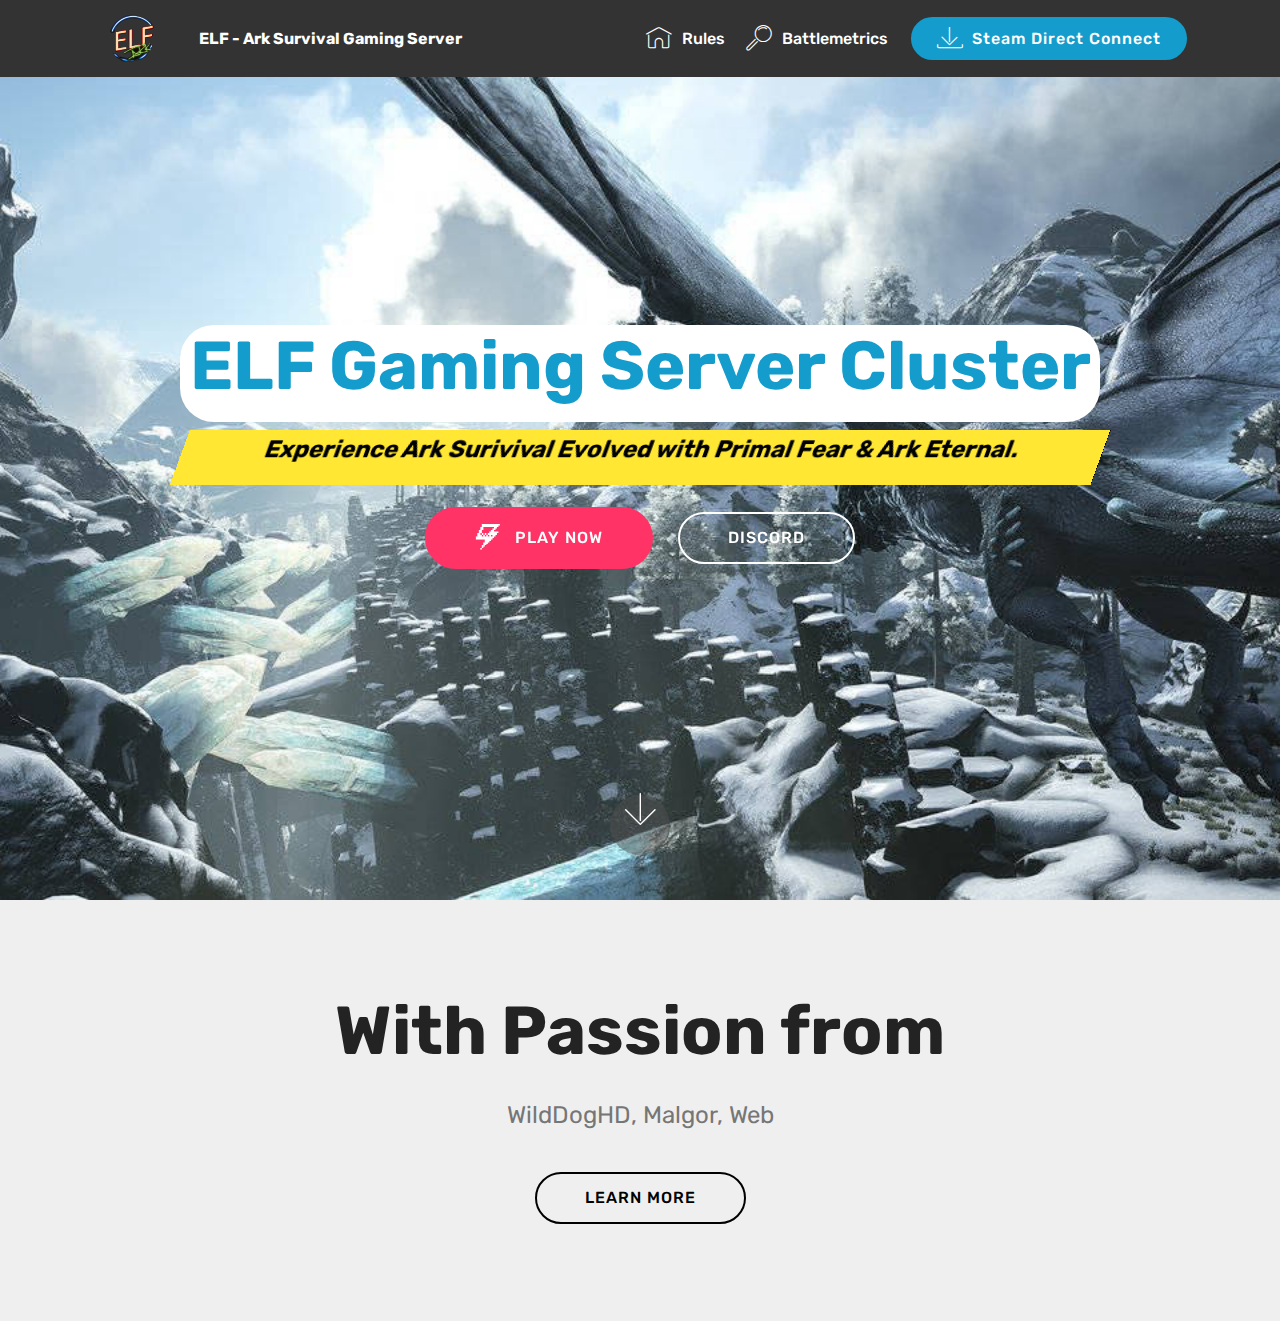
==== commit 36f78dd6: "create github pages" ====
--- a/index.html
+++ b/index.html
@@ -66,7 +66,7 @@
     </nav>
 </section>
 
-<section class="engine"><a href="https://mobirise.info/w">free html5 templates</a></section><section class="cid-qTkA127IK8 mbr-fullscreen mbr-parallax-background" id="header2-1">
+<section class="engine"><a href="https://mobirise.info/h">create your own web page</a></section><section class="cid-qTkA127IK8 mbr-fullscreen mbr-parallax-background" id="header2-1">
 
     
 
@@ -75,13 +75,13 @@
     <div class="container align-center">
         <div class="row justify-content-md-center">
             <div class="mbr-white col-md-10">
-                <h1 class="mbr-section-title mbr-bold pb-3 mbr-fonts-style display-1">
+                <h1 class="mbr-section-title mbr-bold pb-3 mbr-fonts-style elf-head display-1">
                     ELF Gaming Server Cluster</h1>
                 
-                <p class="mbr-text pb-3 mbr-fonts-style display-5"><strong>
+                <p class="mbr-text pb-3 mbr-fonts-style elf-head-sub display-5"><strong>
                     Experience Ark Surivival Evolved with Primal Fear &amp; Ark Eternal.
                 </strong></p>
-                <div class="mbr-section-btn"><a class="btn btn-md btn-secondary display-4" href="https://mobirise.com"><span class="socicon socicon-gamejolt mbr-iconfont mbr-iconfont-btn"></span>PLAY NOW</a>
+                <div class="mbr-section-btn"><a class="btn btn-md btn-secondary display-4" href="steam://connect/64.94.95.52:27050"><span class="socicon socicon-gamejolt mbr-iconfont mbr-iconfont-btn"></span>PLAY NOW</a>
                     <a class="btn btn-md btn-white-outline display-4" href="https://discord.gg/KN4QgCc">DISCORD</a></div>
             </div>
         </div>
--- a/assets/mobirise/css/mbr-additional.css
+++ b/assets/mobirise/css/mbr-additional.css
@@ -1102,6 +1102,17 @@
   color: #ff3366;
   text-align: center;
 }
+.cid-qTkA127IK8 .elf-head {
+  background-color: #fff;
+  border-radius: 0.5em;
+  padding-left: 0.05em;
+  padding-right: 0.05em;
+}
+.cid-qTkA127IK8 .elf-head-sub {
+  background-color: #ffe733;
+  transform: skew(-20deg);
+  color: #000;
+}
 .cid-rYJNQQlQFq {
   padding-top: 90px;
   padding-bottom: 90px;
--- a/assets/mobirise/css/mbr-additional.css
+++ b/assets/mobirise/css/mbr-additional.css
@@ -1102,6 +1102,17 @@
   color: #ff3366;
   text-align: center;
 }
+.cid-qTkA127IK8 .elf-head {
+  background-color: #fff;
+  border-radius: 0.5em;
+  padding-left: 0.05em;
+  padding-right: 0.05em;
+}
+.cid-qTkA127IK8 .elf-head-sub {
+  background-color: #ffe733;
+  transform: skew(-20deg);
+  color: #000;
+}
 .cid-rYJNQQlQFq {
   padding-top: 90px;
   padding-bottom: 90px;
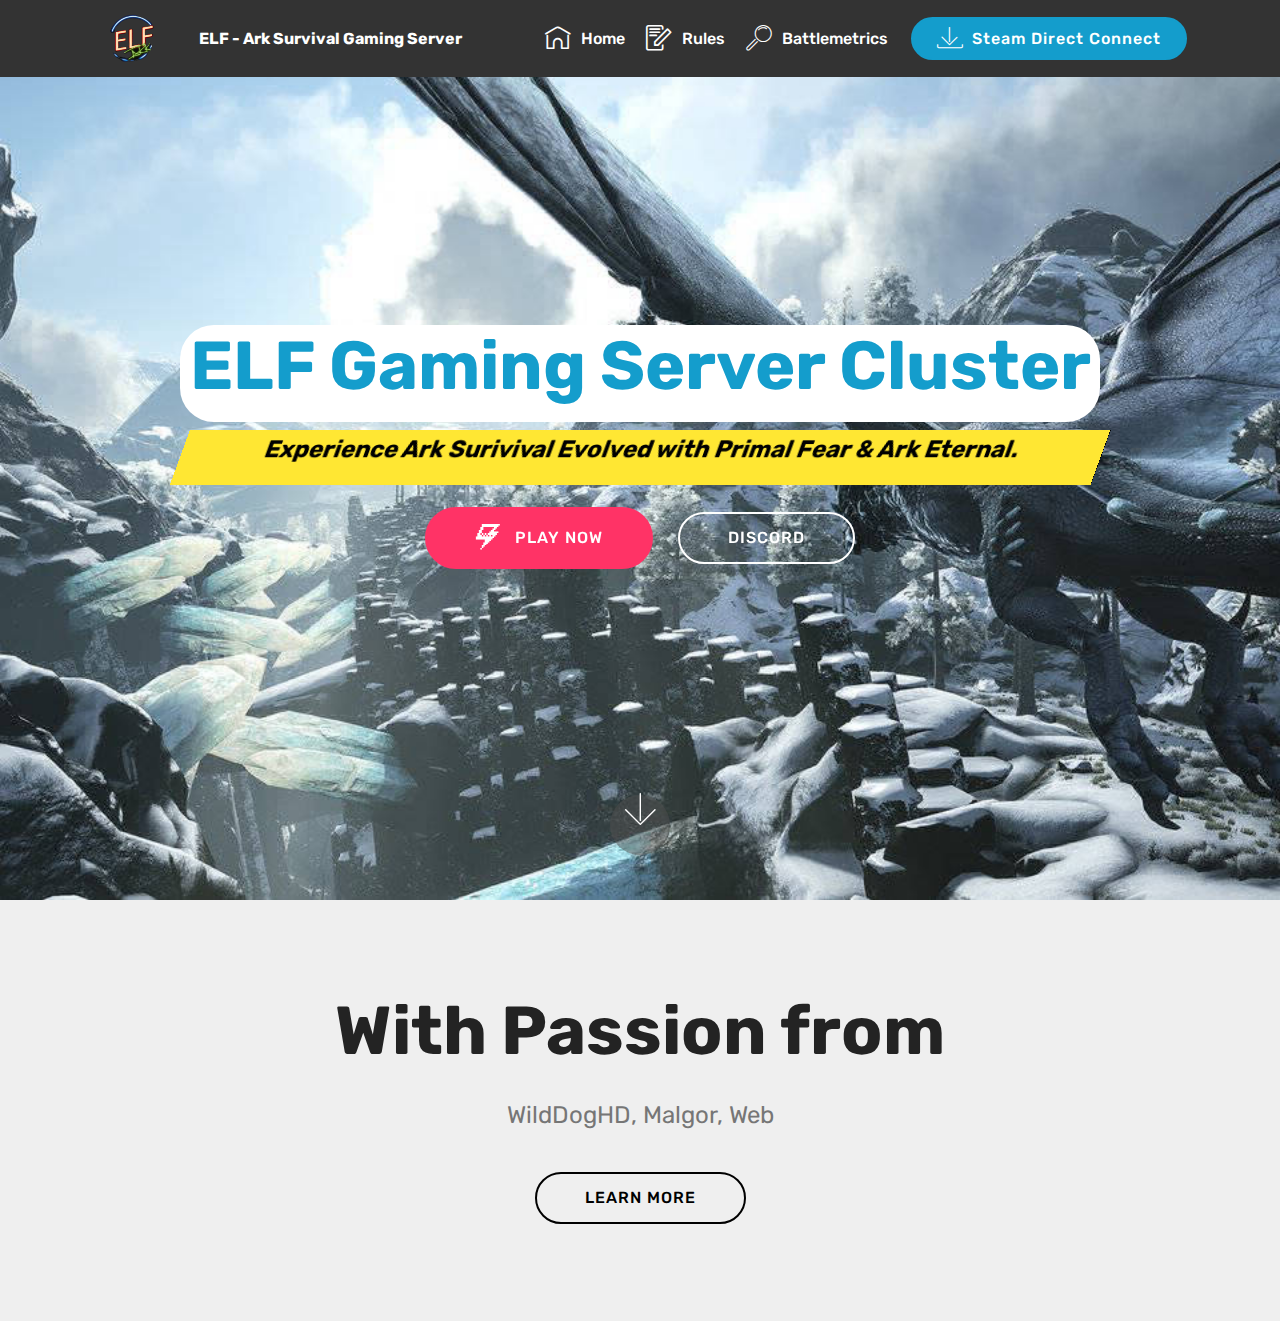
==== commit 95921aeb: "create github pages" ====
--- a/index.html
+++ b/index.html
@@ -11,12 +11,13 @@
   
   
   <title>Home</title>
+  <link rel="stylesheet" href="assets/web/assets/mobirise-icons-bold/mobirise-icons-bold.css">
   <link rel="stylesheet" href="assets/web/assets/mobirise-icons/mobirise-icons.css">
   <link rel="stylesheet" href="assets/bootstrap/css/bootstrap.min.css">
   <link rel="stylesheet" href="assets/bootstrap/css/bootstrap-grid.min.css">
   <link rel="stylesheet" href="assets/bootstrap/css/bootstrap-reboot.min.css">
+  <link rel="stylesheet" href="assets/tether/tether.min.css">
   <link rel="stylesheet" href="assets/socicon/css/styles.css">
-  <link rel="stylesheet" href="assets/tether/tether.min.css">
   <link rel="stylesheet" href="assets/dropdown/css/style.css">
   <link rel="stylesheet" href="assets/theme/css/style.css">
   <link rel="preload" as="style" href="assets/mobirise/css/mbr-additional.css"><link rel="stylesheet" href="assets/mobirise/css/mbr-additional.css" type="text/css">
@@ -51,8 +52,12 @@
         </div>
         <div class="collapse navbar-collapse" id="navbarSupportedContent">
             <ul class="navbar-nav nav-dropdown" data-app-modern-menu="true"><li class="nav-item">
-                    <a class="nav-link link text-white display-4" href="http://rules.com">
-                        <span class="mbri-home mbr-iconfont mbr-iconfont-btn"></span>Rules</a>
+                    <a class="nav-link link text-white display-4" href="/"><span class="mbrib-home mbr-iconfont mbr-iconfont-btn"></span>
+                        Home</a>
+                </li>
+              <li class="nav-item">
+                    <a class="nav-link link text-white display-4" href="page1.html#counters4-5"><span class="mbrib-edit mbr-iconfont mbr-iconfont-btn"></span>
+                        Rules</a>
                 </li>
                 <li class="nav-item">
                     <a class="nav-link link text-white display-4" href="https://www.battlemetrics.com/servers/ark/6875098" target="_blank">
@@ -66,7 +71,7 @@
     </nav>
 </section>
 
-<section class="engine"><a href="https://mobirise.info/h">create your own web page</a></section><section class="cid-qTkA127IK8 mbr-fullscreen mbr-parallax-background" id="header2-1">
+<section class="engine"><a href="https://mobirise.info/t">amp templates</a></section><section class="cid-qTkA127IK8 mbr-fullscreen mbr-parallax-background" id="header2-1">
 
     
 
@@ -118,12 +123,12 @@
   <script src="assets/web/assets/jquery/jquery.min.js"></script>
   <script src="assets/popper/popper.min.js"></script>
   <script src="assets/bootstrap/js/bootstrap.min.js"></script>
+  <script src="assets/smoothscroll/smooth-scroll.js"></script>
   <script src="assets/tether/tether.min.js"></script>
+  <script src="assets/touchswipe/jquery.touch-swipe.min.js"></script>
+  <script src="assets/parallax/jarallax.min.js"></script>
   <script src="assets/dropdown/js/nav-dropdown.js"></script>
   <script src="assets/dropdown/js/navbar-dropdown.js"></script>
-  <script src="assets/touchswipe/jquery.touch-swipe.min.js"></script>
-  <script src="assets/parallax/jarallax.min.js"></script>
-  <script src="assets/smoothscroll/smooth-scroll.js"></script>
   <script src="assets/theme/js/script.js"></script>
   
   
--- a/assets/web/assets/mobirise-icons-bold/mobirise-icons-bold.css
+++ b/assets/web/assets/mobirise-icons-bold/mobirise-icons-bold.css
@@ -0,0 +1,477 @@
+@font-face {
+  font-family: 'mobirise-icons-bold';
+  font-display: swap;
+  src:  url('mobirise-icons-bold.eot?m1l4yr');
+  src:  url('mobirise-icons-bold.eot?m1l4yr#iefix') format('embedded-opentype'),
+    url('mobirise-icons-bold.ttf?m1l4yr') format('truetype'),
+    url('mobirise-icons-bold.woff?m1l4yr') format('woff'),
+    url('mobirise-icons-bold.svg?m1l4yr#mobirise-icons-bold') format('svg');
+  font-weight: normal;
+  font-style: normal;
+}
+
+[class^="mbrib-"], [class*="mbrib-"] {
+  /* use !important to prevent issues with browser extensions that change fonts */
+  font-family: 'mobirise-icons-bold' !important;
+  speak: none;
+  font-style: normal;
+  font-weight: normal;
+  font-variant: normal;
+  text-transform: none;
+  line-height: 1;
+
+  /* Better Font Rendering =========== */
+  -webkit-font-smoothing: antialiased;
+  -moz-osx-font-smoothing: grayscale;
+}
+
+.mbrib-add-submenu:before {
+  content: "\e900";
+}
+.mbrib-alert:before {
+  content: "\e901";
+}
+.mbrib-align-center:before {
+  content: "\e902";
+}
+.mbrib-align-justify:before {
+  content: "\e903";
+}
+.mbrib-align-left:before {
+  content: "\e904";
+}
+.mbrib-align-right:before {
+  content: "\e905";
+}
+.mbrib-android:before {
+  content: "\e906";
+}
+.mbrib-apple:before {
+  content: "\e907";
+}
+.mbrib-arrow-down:before {
+  content: "\e908";
+}
+.mbrib-arrow-next:before {
+  content: "\e909";
+}
+.mbrib-arrow-prev:before {
+  content: "\e90a";
+}
+.mbrib-arrow-up:before {
+  content: "\e90b";
+}
+.mbrib-bold:before {
+  content: "\e90c";
+}
+.mbrib-bookmark:before {
+  content: "\e90d";
+}
+.mbrib-bootstrap:before {
+  content: "\e90e";
+}
+.mbrib-briefcase:before {
+  content: "\e90f";
+}
+.mbrib-browse:before {
+  content: "\e910";
+}
+.mbrib-bulleted-list:before {
+  content: "\e911";
+}
+.mbrib-calendar:before {
+  content: "\e912";
+}
+.mbrib-camera:before {
+  content: "\e913";
+}
+.mbrib-cart-add:before {
+  content: "\e914";
+}
+.mbrib-cart-full:before {
+  content: "\e915";
+}
+.mbrib-cash:before {
+  content: "\e916";
+}
+.mbrib-change-style:before {
+  content: "\e917";
+}
+.mbrib-chat:before {
+  content: "\e918";
+}
+.mbrib-clock:before {
+  content: "\e919";
+}
+.mbrib-close:before {
+  content: "\e91a";
+}
+.mbrib-cloud:before {
+  content: "\e91b";
+}
+.mbrib-code:before {
+  content: "\e91c";
+}
+.mbrib-contact-form:before {
+  content: "\e91d";
+}
+.mbrib-credit-card:before {
+  content: "\e91e";
+}
+.mbrib-cursor-click:before {
+  content: "\e91f";
+}
+.mbrib-cust-feedback:before {
+  content: "\e920";
+}
+.mbrib-database:before {
+  content: "\e921";
+}
+.mbrib-delivery:before {
+  content: "\e922";
+}
+.mbrib-desktop:before {
+  content: "\e923";
+}
+.mbrib-devices:before {
+  content: "\e924";
+}
+.mbrib-down:before {
+  content: "\e925";
+}
+.mbrib-download:before {
+  content: "\e926";
+}
+.mbrib-drag-n-drop:before {
+  content: "\e927";
+}
+.mbrib-drag-n-drop2:before {
+  content: "\e928";
+}
+.mbrib-edit:before {
+  content: "\e929";
+}
+.mbrib-edit2:before {
+  content: "\e92a";
+}
+.mbrib-error:before {
+  content: "\e92b";
+}
+.mbrib-extension:before {
+  content: "\e92c";
+}
+.mbrib-features:before {
+  content: "\e92d";
+}
+.mbrib-file:before {
+  content: "\e92e";
+}
+.mbrib-flag:before {
+  content: "\e92f";
+}
+.mbrib-folder:before {
+  content: "\e930";
+}
+.mbrib-gift:before {
+  content: "\e931";
+}
+.mbrib-github:before {
+  content: "\e932";
+}
+.mbrib-globe-2:before {
+  content: "\e933";
+}
+.mbrib-globe:before {
+  content: "\e934";
+}
+.mbrib-growing-chart:before {
+  content: "\e935";
+}
+.mbrib-hearth:before {
+  content: "\e936";
+}
+.mbrib-help:before {
+  content: "\e937";
+}
+.mbrib-home:before {
+  content: "\e938";
+}
+.mbrib-hot-cup:before {
+  content: "\e939";
+}
+.mbrib-idea:before {
+  content: "\e93a";
+}
+.mbrib-image-gallery:before {
+  content: "\e93b";
+}
+.mbrib-image-slider:before {
+  content: "\e93c";
+}
+.mbrib-info:before {
+  content: "\e93d";
+}
+.mbrib-italic:before {
+  content: "\e93e";
+}
+.mbrib-key:before {
+  content: "\e93f";
+}
+.mbrib-laptop:before {
+  content: "\e940";
+}
+.mbrib-layers:before {
+  content: "\e941";
+}
+.mbrib-left-right:before {
+  content: "\e942";
+}
+.mbrib-left:before {
+  content: "\e943";
+}
+.mbrib-letter:before {
+  content: "\e944";
+}
+.mbrib-like:before {
+  content: "\e945";
+}
+.mbrib-link:before {
+  content: "\e946";
+}
+.mbrib-lock:before {
+  content: "\e947";
+}
+.mbrib-login:before {
+  content: "\e948";
+}
+.mbrib-logout:before {
+  content: "\e949";
+}
+.mbrib-magic-stick:before {
+  content: "\e94a";
+}
+.mbrib-map-pin:before {
+  content: "\e94b";
+}
+.mbrib-menu:before {
+  content: "\e94c";
+}
+.mbrib-mobile:before {
+  content: "\e94d";
+}
+.mbrib-mobile2:before {
+  content: "\e94e";
+}
+.mbrib-mobirise:before {
+  content: "\e94f";
+}
+.mbrib-more-horizontal:before {
+  content: "\e950";
+}
+.mbrib-more-vertical:before {
+  content: "\e951";
+}
+.mbrib-music:before {
+  content: "\e952";
+}
+.mbrib-new-file:before {
+  content: "\e953";
+}
+.mbrib-numbered-list:before {
+  content: "\e954";
+}
+.mbrib-opened-folder:before {
+  content: "\e955";
+}
+.mbrib-pages:before {
+  content: "\e956";
+}
+.mbrib-paper-plane:before {
+  content: "\e957";
+}
+.mbrib-paperclip:before {
+  content: "\e958";
+}
+.mbrib-photo:before {
+  content: "\e959";
+}
+.mbrib-photos:before {
+  content: "\e95a";
+}
+.mbrib-pin:before {
+  content: "\e95b";
+}
+.mbrib-play:before {
+  content: "\e95c";
+}
+.mbrib-plus:before {
+  content: "\e95d";
+}
+.mbrib-preview:before {
+  content: "\e95e";
+}
+.mbrib-print:before {
+  content: "\e95f";
+}
+.mbrib-protect:before {
+  content: "\e960";
+}
+.mbrib-question:before {
+  content: "\e961";
+}
+.mbrib-quote-left:before {
+  content: "\e962";
+}
+.mbrib-quote-right:before {
+  content: "\e963";
+}
+.mbrib-redo:before {
+  content: "\e964";
+}
+.mbrib-refresh:before {
+  content: "\e965";
+}
+.mbrib-responsive:before {
+  content: "\e966";
+}
+.mbrib-right:before {
+  content: "\e967";
+}
+.mbrib-rocket:before {
+  content: "\e968";
+}
+.mbrib-sad-face:before {
+  content: "\e969";
+}
+.mbrib-sale:before {
+  content: "\e96a";
+}
+.mbrib-save:before {
+  content: "\e96b";
+}
+.mbrib-search:before {
+  content: "\e96c";
+}
+.mbrib-setting:before {
+  content: "\e96d";
+}
+.mbrib-setting2:before {
+  content: "\e96e";
+}
+.mbrib-setting3:before {
+  content: "\e96f";
+}
+.mbrib-share:before {
+  content: "\e970";
+}
+.mbrib-shopping-bag:before {
+  content: "\e971";
+}
+.mbrib-shopping-basket:before {
+  content: "\e972";
+}
+.mbrib-shopping-cart:before {
+  content: "\e973";
+}
+.mbrib-sites:before {
+  content: "\e974";
+}
+.mbrib-smile-face:before {
+  content: "\e975";
+}
+.mbrib-speed:before {
+  content: "\e976";
+}
+.mbrib-star:before {
+  content: "\e977";
+}
+.mbrib-success:before {
+  content: "\e978";
+}
+.mbrib-sun:before {
+  content: "\e979";
+}
+.mbrib-sun2:before {
+  content: "\e97a";
+}
+.mbrib-tablet-vertical:before {
+  content: "\e97b";
+}
+.mbrib-tablet:before {
+  content: "\e97c";
+}
+.mbrib-target:before {
+  content: "\e97d";
+}
+.mbrib-timer:before {
+  content: "\e97e";
+}
+.mbrib-to-ftp:before {
+  content: "\e97f";
+}
+.mbrib-to-local-drive:before {
+  content: "\e980";
+}
+.mbrib-touch-swipe:before {
+  content: "\e981";
+}
+.mbrib-touch:before {
+  content: "\e982";
+}
+.mbrib-trash:before {
+  content: "\e983";
+}
+.mbrib-underline:before {
+  content: "\e984";
+}
+.mbrib-undo:before {
+  content: "\e985";
+}
+.mbrib-unlink:before {
+  content: "\e986";
+}
+.mbrib-unlock:before {
+  content: "\e987";
+}
+.mbrib-up-down:before {
+  content: "\e988";
+}
+.mbrib-up:before {
+  content: "\e989";
+}
+.mbrib-update:before {
+  content: "\e98a";
+}
+.mbrib-upload:before {
+  content: "\e98b";
+}
+.mbrib-user:before {
+  content: "\e98c";
+}
+.mbrib-user2:before {
+  content: "\e98d";
+}
+.mbrib-users:before {
+  content: "\e98e";
+}
+.mbrib-video-play:before {
+  content: "\e98f";
+}
+.mbrib-video:before {
+  content: "\e990";
+}
+.mbrib-watch:before {
+  content: "\e991";
+}
+.mbrib-website-theme:before {
+  content: "\e992";
+}
+.mbrib-wifi:before {
+  content: "\e993";
+}
+.mbrib-windows:before {
+  content: "\e994";
+}
+.mbrib-zoom-out:before {
+  content: "\e995";
+}
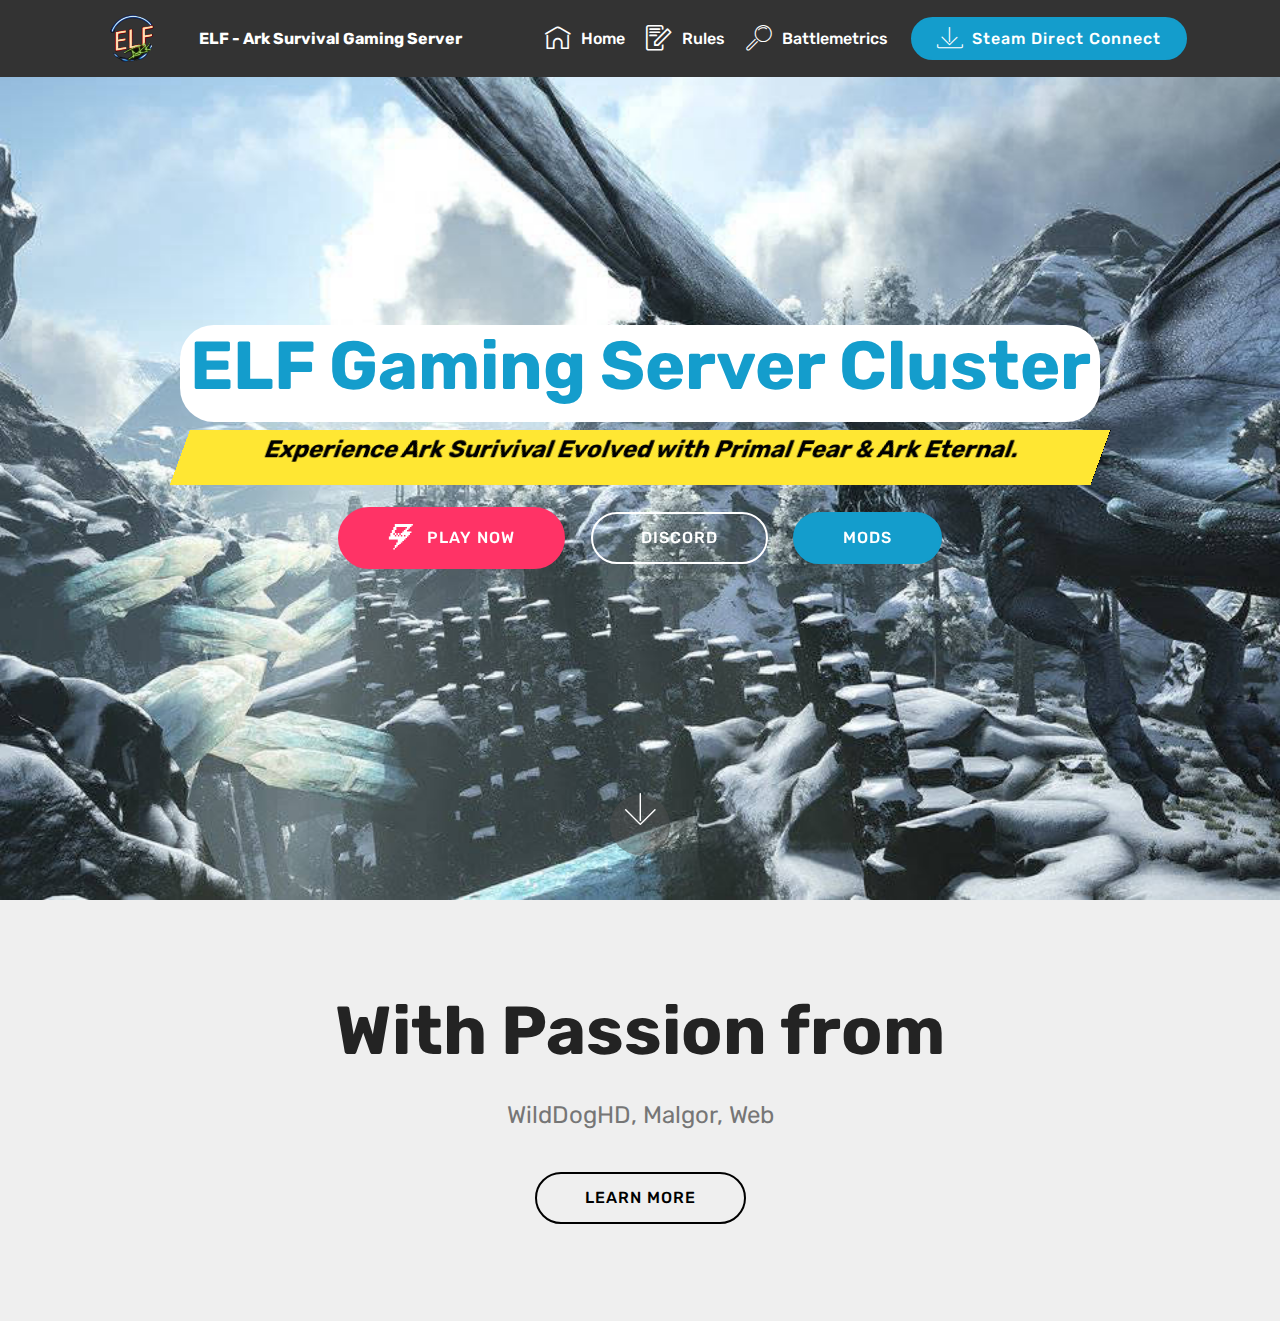
==== commit 67ba3dba: "create github pages" ====
--- a/index.html
+++ b/index.html
@@ -52,7 +52,7 @@
         </div>
         <div class="collapse navbar-collapse" id="navbarSupportedContent">
             <ul class="navbar-nav nav-dropdown" data-app-modern-menu="true"><li class="nav-item">
-                    <a class="nav-link link text-white display-4" href="/"><span class="mbrib-home mbr-iconfont mbr-iconfont-btn"></span>
+                    <a class="nav-link link text-white display-4" href="/elfsite"><span class="mbrib-home mbr-iconfont mbr-iconfont-btn"></span>
                         Home</a>
                 </li>
               <li class="nav-item">
@@ -71,7 +71,7 @@
     </nav>
 </section>
 
-<section class="engine"><a href="https://mobirise.info/t">amp templates</a></section><section class="cid-qTkA127IK8 mbr-fullscreen mbr-parallax-background" id="header2-1">
+<section class="engine"><a href="https://mobirise.info/r">bootstrap templates</a></section><section class="cid-qTkA127IK8 mbr-fullscreen mbr-parallax-background" id="header2-1">
 
     
 
@@ -87,7 +87,7 @@
                     Experience Ark Surivival Evolved with Primal Fear &amp; Ark Eternal.
                 </strong></p>
                 <div class="mbr-section-btn"><a class="btn btn-md btn-secondary display-4" href="steam://connect/64.94.95.52:27050"><span class="socicon socicon-gamejolt mbr-iconfont mbr-iconfont-btn"></span>PLAY NOW</a>
-                    <a class="btn btn-md btn-white-outline display-4" href="https://discord.gg/KN4QgCc">DISCORD</a></div>
+                    <a class="btn btn-md btn-white-outline display-4" href="https://discord.gg/KN4QgCc">DISCORD</a><a class="btn btn-md btn-primary display-4" href="https://steamcommunity.com/sharedfiles/filedetails/?id=2082497128">MODS</a></div>
             </div>
         </div>
     </div>
